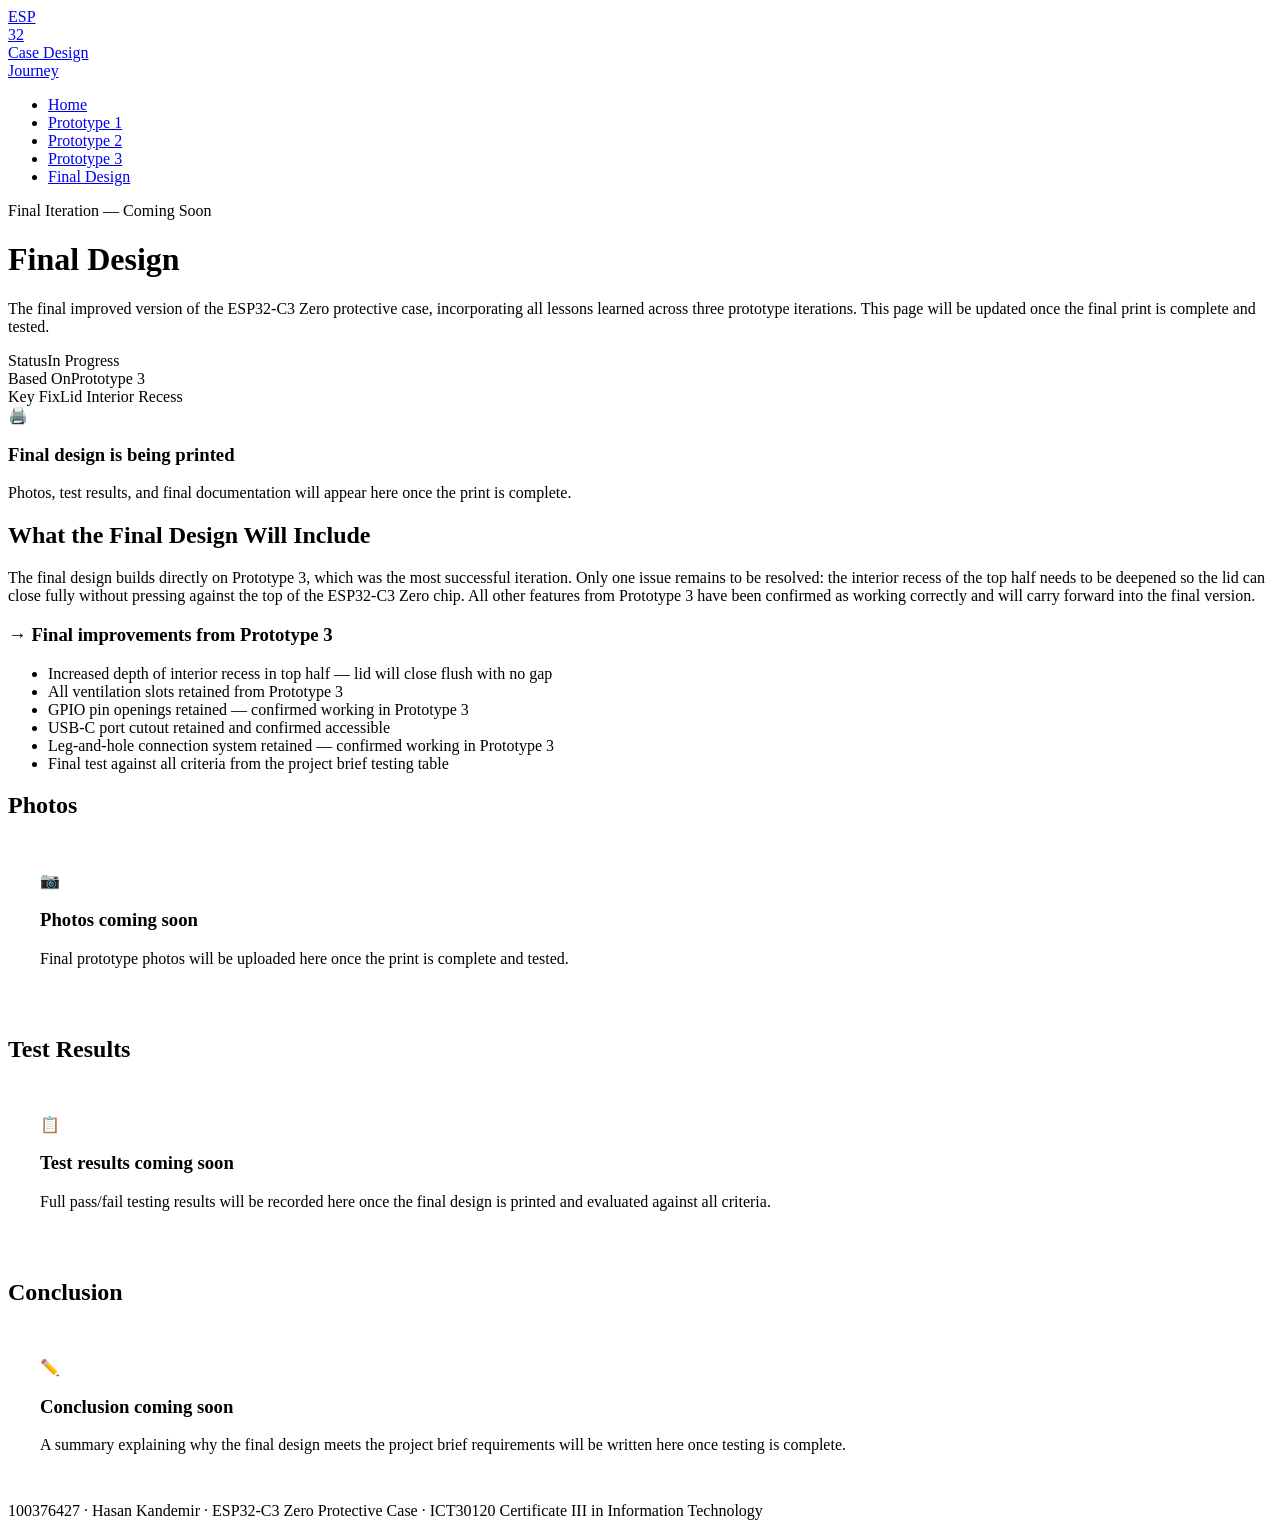
==== final.html @ bc1831f9 "Add files via upload" ====
<!DOCTYPE html>
<html lang="en">
<head>
  <meta charset="UTF-8" />
  <meta name="viewport" content="width=device-width, initial-scale=1.0" />
  <title>Final Design — ESP32-C3 Zero Case</title>
  <link rel="stylesheet" href="css/style.css" />
</head>
<body>

  <!-- NAV -->
  <nav>
    <a href="index.html" class="nav-logo">
      <div class="nav-logo-icon">ESP<br>32</div>
      <div class="nav-logo-text">Case Design<br>Journey</div>
    </a>
    <ul class="nav-links">
      <li><a href="index.html">Home</a></li>
      <li><a href="prototype1.html">Prototype 1</a></li>
      <li><a href="prototype2.html">Prototype 2</a></li>
      <li><a href="prototype3.html">Prototype 3</a></li>
      <li><a href="final.html" class="active">Final Design</a></li>
    </ul>
  </nav>

  <main class="page-wrap">

    <!-- HERO -->
    <div class="page-hero">
      <span class="page-tag">Final Iteration — Coming Soon</span>
      <h1>Final <span>Design</span></h1>
      <p>The final improved version of the ESP32-C3 Zero protective case, incorporating all lessons learned across three prototype iterations. This page will be updated once the final print is complete and tested.</p>
      <div class="stat-row">
        <div class="stat-pill"><span class="label">Status</span><span class="value">In Progress</span></div>
        <div class="stat-pill"><span class="label">Based On</span><span class="value">Prototype 3</span></div>
        <div class="stat-pill"><span class="label">Key Fix</span><span class="value">Lid Interior Recess</span></div>
      </div>
    </div>

    <!-- PLACEHOLDER -->
    <div class="placeholder-banner">
      <div class="icon">🖨️</div>
      <h3>Final design is being printed</h3>
      <p>Photos, test results, and final documentation will appear here once the print is complete.</p>
    </div>

    <!-- WHAT TO EXPECT -->
    <h2 class="section-title">What the Final Design Will Include</h2>
    <div class="desc-block">
      The final design builds directly on Prototype 3, which was the most successful iteration. Only one issue remains to be resolved: the interior recess of the top half needs to be deepened so the lid can close fully without pressing against the top of the ESP32-C3 Zero chip. All other features from Prototype 3 have been confirmed as working correctly and will carry forward into the final version.
    </div>

    <div class="improvements-box">
      <h3>→ Final improvements from Prototype 3</h3>
      <ul>
        <li>Increased depth of interior recess in top half — lid will close flush with no gap</li>
        <li>All ventilation slots retained from Prototype 3</li>
        <li>GPIO pin openings retained — confirmed working in Prototype 3</li>
        <li>USB-C port cutout retained and confirmed accessible</li>
        <li>Leg-and-hole connection system retained — confirmed working in Prototype 3</li>
        <li>Final test against all criteria from the project brief testing table</li>
      </ul>
    </div>

    <!-- PLACEHOLDER PHOTOS -->
    <h2 class="section-title">Photos</h2>
    <div class="placeholder-banner" style="padding: 2rem;">
      <div class="icon">📷</div>
      <h3>Photos coming soon</h3>
      <p>Final prototype photos will be uploaded here once the print is complete and tested.</p>
    </div>

    <!-- PLACEHOLDER RESULTS -->
    <h2 class="section-title">Test Results</h2>
    <div class="placeholder-banner" style="padding: 2rem;">
      <div class="icon">📋</div>
      <h3>Test results coming soon</h3>
      <p>Full pass/fail testing results will be recorded here once the final design is printed and evaluated against all criteria.</p>
    </div>

    <!-- PLACEHOLDER CONCLUSION -->
    <h2 class="section-title">Conclusion</h2>
    <div class="placeholder-banner" style="padding: 2rem;">
      <div class="icon">✏️</div>
      <h3>Conclusion coming soon</h3>
      <p>A summary explaining why the final design meets the project brief requirements will be written here once testing is complete.</p>
    </div>

  </main>

  <footer>
    100376427 · Hasan Kandemir · ESP32-C3 Zero Protective Case · ICT30120 Certificate III in Information Technology
  </footer>

</body>
</html>
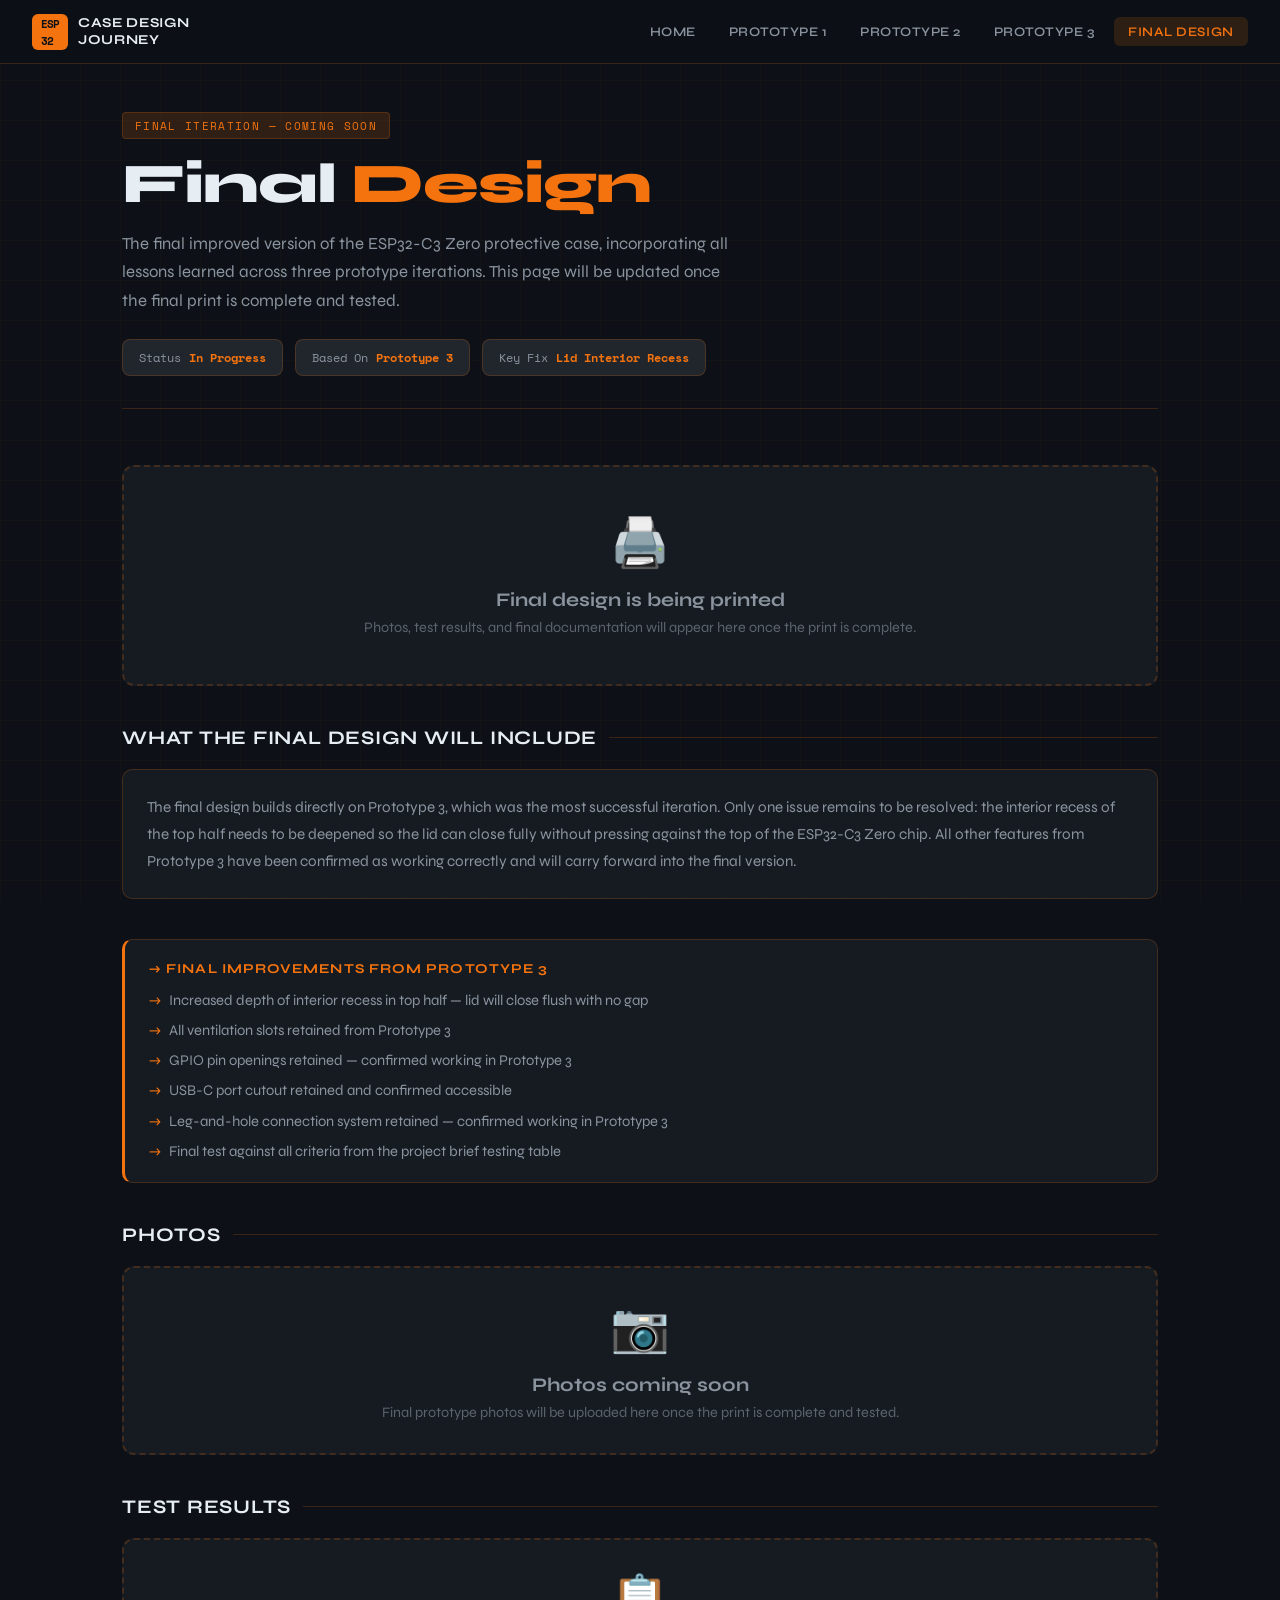
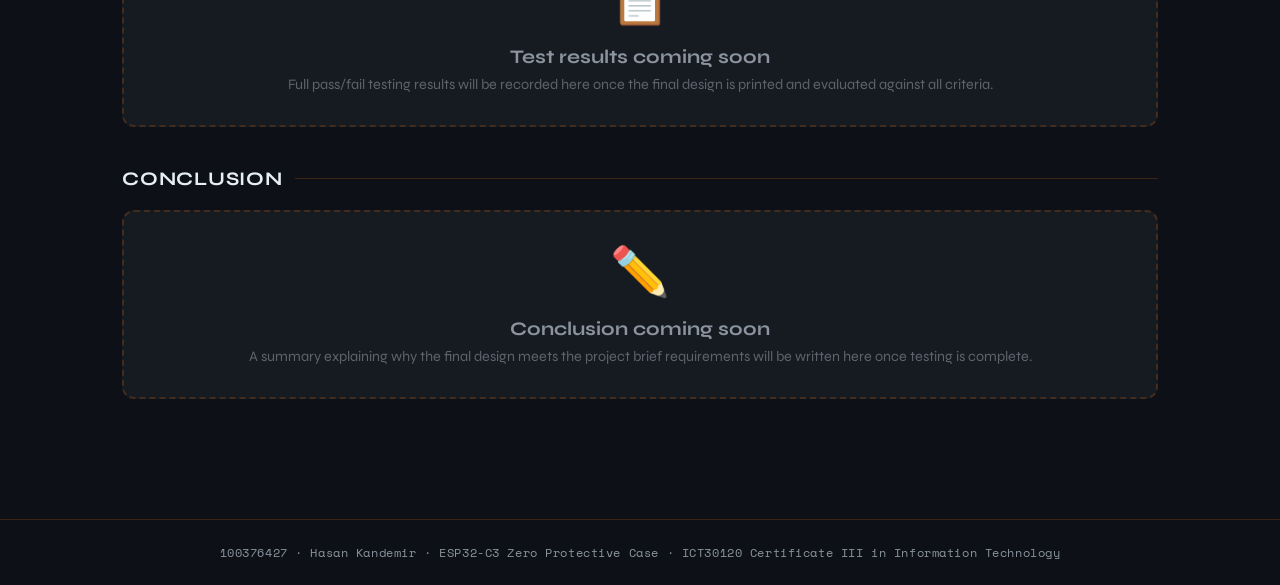
==== commit 8446d103: "Add files via upload" ====
--- a/final.html
+++ b/final.html
@@ -4,7 +4,7 @@
   <meta charset="UTF-8" />
   <meta name="viewport" content="width=device-width, initial-scale=1.0" />
   <title>Final Design — ESP32-C3 Zero Case</title>
-  <link rel="stylesheet" href="css/style.css" />
+  <link rel="stylesheet" href="style.css" />
 </head>
 <body>
 
--- a/style.css
+++ b/style.css
@@ -0,0 +1,633 @@
+@import url('https://fonts.googleapis.com/css2?family=Space+Mono:wght@400;700&family=Syne:wght@400;600;700;800&display=swap');
+
+/* ── CSS Variables ── */
+:root {
+  --navy: #0d1117;
+  --navy-mid: #161b22;
+  --navy-light: #21262d;
+  --orange: #f4730e;
+  --orange-dim: #c45c08;
+  --orange-glow: rgba(244, 115, 14, 0.15);
+  --text: #e6edf3;
+  --text-muted: #8b949e;
+  --border: rgba(244, 115, 14, 0.2);
+  --pass: #3fb950;
+  --fail: #f85149;
+  --warn: #d29922;
+}
+
+/* ── Reset ── */
+*, *::before, *::after { box-sizing: border-box; margin: 0; padding: 0; }
+
+html { scroll-behavior: smooth; }
+
+body {
+  font-family: 'Syne', sans-serif;
+  background-color: var(--navy);
+  color: var(--text);
+  min-height: 100vh;
+  overflow-x: hidden;
+}
+
+/* ── Background grid texture ── */
+body::before {
+  content: '';
+  position: fixed;
+  inset: 0;
+  background-image:
+    linear-gradient(rgba(244,115,14,0.03) 1px, transparent 1px),
+    linear-gradient(90deg, rgba(244,115,14,0.03) 1px, transparent 1px);
+  background-size: 40px 40px;
+  pointer-events: none;
+  z-index: 0;
+}
+
+/* ── Nav ── */
+nav {
+  position: sticky;
+  top: 0;
+  z-index: 100;
+  background: rgba(13, 17, 23, 0.92);
+  backdrop-filter: blur(12px);
+  border-bottom: 1px solid var(--border);
+  padding: 0 2rem;
+  display: flex;
+  align-items: center;
+  justify-content: space-between;
+  height: 64px;
+}
+
+.nav-logo {
+  display: flex;
+  align-items: center;
+  gap: 10px;
+  text-decoration: none;
+}
+
+.nav-logo-icon {
+  width: 36px;
+  height: 36px;
+  background: var(--orange);
+  border-radius: 6px;
+  display: flex;
+  align-items: center;
+  justify-content: center;
+  font-family: 'Space Mono', monospace;
+  font-size: 0.7rem;
+  font-weight: 700;
+  color: var(--navy);
+  letter-spacing: -1px;
+  flex-shrink: 0;
+}
+
+.nav-logo-text {
+  font-size: 0.85rem;
+  font-weight: 700;
+  color: var(--text);
+  letter-spacing: 0.05em;
+  text-transform: uppercase;
+  line-height: 1.2;
+}
+
+.nav-links {
+  display: flex;
+  gap: 0.25rem;
+  list-style: none;
+}
+
+.nav-links a {
+  display: block;
+  padding: 0.4rem 0.9rem;
+  color: var(--text-muted);
+  text-decoration: none;
+  font-size: 0.82rem;
+  font-weight: 600;
+  letter-spacing: 0.04em;
+  text-transform: uppercase;
+  border-radius: 6px;
+  transition: color 0.2s, background 0.2s;
+}
+
+.nav-links a:hover,
+.nav-links a.active {
+  color: var(--orange);
+  background: var(--orange-glow);
+}
+
+/* ── Page wrapper ── */
+.page-wrap {
+  position: relative;
+  z-index: 1;
+  max-width: 1100px;
+  margin: 0 auto;
+  padding: 3rem 2rem 5rem;
+}
+
+/* ── Hero / Page header ── */
+.page-hero {
+  margin-bottom: 3.5rem;
+  padding-bottom: 2rem;
+  border-bottom: 1px solid var(--border);
+}
+
+.page-tag {
+  display: inline-block;
+  font-family: 'Space Mono', monospace;
+  font-size: 0.7rem;
+  letter-spacing: 0.12em;
+  text-transform: uppercase;
+  color: var(--orange);
+  background: var(--orange-glow);
+  border: 1px solid var(--border);
+  border-radius: 4px;
+  padding: 0.25rem 0.75rem;
+  margin-bottom: 1rem;
+}
+
+.page-hero h1 {
+  font-size: clamp(2rem, 5vw, 3.5rem);
+  font-weight: 800;
+  line-height: 1.05;
+  letter-spacing: -0.02em;
+  color: var(--text);
+  margin-bottom: 1rem;
+}
+
+.page-hero h1 span { color: var(--orange); }
+
+.page-hero p {
+  font-size: 1.05rem;
+  color: var(--text-muted);
+  max-width: 620px;
+  line-height: 1.7;
+}
+
+/* ── Stat pills ── */
+.stat-row {
+  display: flex;
+  flex-wrap: wrap;
+  gap: 0.75rem;
+  margin-top: 1.5rem;
+}
+
+.stat-pill {
+  display: flex;
+  align-items: center;
+  gap: 0.5rem;
+  background: var(--navy-light);
+  border: 1px solid var(--border);
+  border-radius: 8px;
+  padding: 0.5rem 1rem;
+  font-family: 'Space Mono', monospace;
+  font-size: 0.78rem;
+}
+
+.stat-pill .label { color: var(--text-muted); }
+.stat-pill .value { color: var(--orange); font-weight: 700; }
+
+/* ── Result badge ── */
+.result-badge {
+  display: inline-flex;
+  align-items: center;
+  gap: 0.4rem;
+  padding: 0.35rem 0.9rem;
+  border-radius: 20px;
+  font-family: 'Space Mono', monospace;
+  font-size: 0.75rem;
+  font-weight: 700;
+  letter-spacing: 0.08em;
+  text-transform: uppercase;
+}
+
+.result-badge.fail { background: rgba(248,81,73,0.12); color: var(--fail); border: 1px solid rgba(248,81,73,0.3); }
+.result-badge.pass { background: rgba(63,185,80,0.12); color: var(--pass); border: 1px solid rgba(63,185,80,0.3); }
+.result-badge.warn { background: rgba(210,153,34,0.12); color: var(--warn); border: 1px solid rgba(210,153,34,0.3); }
+
+/* ── Section headings ── */
+.section-title {
+  font-size: 1.2rem;
+  font-weight: 700;
+  letter-spacing: 0.04em;
+  text-transform: uppercase;
+  color: var(--text);
+  margin-bottom: 1.25rem;
+  display: flex;
+  align-items: center;
+  gap: 0.75rem;
+}
+
+.section-title::after {
+  content: '';
+  flex: 1;
+  height: 1px;
+  background: var(--border);
+}
+
+/* ── Photo gallery ── */
+.photo-grid {
+  display: grid;
+  grid-template-columns: repeat(auto-fill, minmax(220px, 1fr));
+  gap: 0.75rem;
+  margin-bottom: 2.5rem;
+}
+
+.photo-grid img {
+  width: 100%;
+  aspect-ratio: 4/3;
+  object-fit: cover;
+  border-radius: 8px;
+  border: 1px solid var(--border);
+  transition: transform 0.3s, border-color 0.3s, box-shadow 0.3s;
+  cursor: pointer;
+}
+
+.photo-grid img:hover {
+  transform: scale(1.03);
+  border-color: var(--orange);
+  box-shadow: 0 0 20px var(--orange-glow);
+}
+
+/* ── Pros / Cons grid ── */
+.pros-cons {
+  display: grid;
+  grid-template-columns: 1fr 1fr;
+  gap: 1rem;
+  margin-bottom: 2.5rem;
+}
+
+@media (max-width: 600px) { .pros-cons { grid-template-columns: 1fr; } }
+
+.pros-box, .cons-box {
+  background: var(--navy-mid);
+  border-radius: 10px;
+  padding: 1.25rem 1.5rem;
+  border: 1px solid var(--border);
+}
+
+.pros-box { border-top: 3px solid var(--pass); }
+.cons-box { border-top: 3px solid var(--fail); }
+
+.pros-box h3 { color: var(--pass); font-size: 0.85rem; text-transform: uppercase; letter-spacing: 0.08em; margin-bottom: 0.75rem; }
+.cons-box h3 { color: var(--fail); font-size: 0.85rem; text-transform: uppercase; letter-spacing: 0.08em; margin-bottom: 0.75rem; }
+
+.pros-box ul, .cons-box ul {
+  list-style: none;
+  display: flex;
+  flex-direction: column;
+  gap: 0.5rem;
+}
+
+.pros-box li, .cons-box li {
+  font-size: 0.92rem;
+  color: var(--text-muted);
+  line-height: 1.5;
+  padding-left: 1.25rem;
+  position: relative;
+}
+
+.pros-box li::before { content: '✓'; position: absolute; left: 0; color: var(--pass); font-weight: 700; }
+.cons-box li::before { content: '✗'; position: absolute; left: 0; color: var(--fail); font-weight: 700; }
+
+/* ── Improvements box ── */
+.improvements-box {
+  background: var(--navy-mid);
+  border: 1px solid var(--border);
+  border-left: 3px solid var(--orange);
+  border-radius: 10px;
+  padding: 1.25rem 1.5rem;
+  margin-bottom: 2.5rem;
+}
+
+.improvements-box h3 {
+  color: var(--orange);
+  font-size: 0.85rem;
+  text-transform: uppercase;
+  letter-spacing: 0.08em;
+  margin-bottom: 0.75rem;
+}
+
+.improvements-box ul {
+  list-style: none;
+  display: flex;
+  flex-direction: column;
+  gap: 0.5rem;
+}
+
+.improvements-box li {
+  font-size: 0.92rem;
+  color: var(--text-muted);
+  line-height: 1.5;
+  padding-left: 1.25rem;
+  position: relative;
+}
+
+.improvements-box li::before { content: '→'; position: absolute; left: 0; color: var(--orange); }
+
+/* ── Description block ── */
+.desc-block {
+  background: var(--navy-mid);
+  border: 1px solid var(--border);
+  border-radius: 10px;
+  padding: 1.5rem;
+  margin-bottom: 2.5rem;
+  font-size: 0.95rem;
+  color: var(--text-muted);
+  line-height: 1.75;
+}
+
+/* ── Comparison table ── */
+.comparison-table-wrap {
+  overflow-x: auto;
+  margin-bottom: 2.5rem;
+}
+
+.comparison-table {
+  width: 100%;
+  border-collapse: collapse;
+  font-size: 0.88rem;
+  min-width: 600px;
+}
+
+.comparison-table th {
+  background: var(--navy-light);
+  color: var(--orange);
+  font-family: 'Space Mono', monospace;
+  font-size: 0.75rem;
+  letter-spacing: 0.08em;
+  text-transform: uppercase;
+  padding: 0.85rem 1rem;
+  text-align: left;
+  border-bottom: 2px solid var(--border);
+}
+
+.comparison-table td {
+  padding: 0.85rem 1rem;
+  color: var(--text-muted);
+  border-bottom: 1px solid rgba(244,115,14,0.08);
+  vertical-align: top;
+  line-height: 1.5;
+}
+
+.comparison-table tr:hover td { background: rgba(244,115,14,0.04); }
+
+.comparison-table td:first-child {
+  color: var(--text);
+  font-weight: 600;
+  white-space: nowrap;
+}
+
+/* ── Contact form ── */
+.form-wrap {
+  background: var(--navy-mid);
+  border: 1px solid var(--border);
+  border-radius: 12px;
+  padding: 2rem;
+  margin-bottom: 2.5rem;
+}
+
+.form-grid {
+  display: grid;
+  grid-template-columns: 1fr 1fr;
+  gap: 1rem;
+}
+
+@media (max-width: 600px) { .form-grid { grid-template-columns: 1fr; } }
+
+.form-field {
+  display: flex;
+  flex-direction: column;
+  gap: 0.4rem;
+}
+
+.form-field.full { grid-column: 1 / -1; }
+
+.form-field label {
+  font-size: 0.78rem;
+  font-weight: 600;
+  color: var(--text-muted);
+  text-transform: uppercase;
+  letter-spacing: 0.06em;
+}
+
+.form-field input,
+.form-field textarea,
+.form-field select {
+  background: var(--navy);
+  border: 1px solid var(--border);
+  border-radius: 7px;
+  color: var(--text);
+  font-family: 'Syne', sans-serif;
+  font-size: 0.92rem;
+  padding: 0.65rem 0.9rem;
+  outline: none;
+  transition: border-color 0.2s, box-shadow 0.2s;
+  width: 100%;
+}
+
+.form-field input:focus,
+.form-field textarea:focus,
+.form-field select:focus {
+  border-color: var(--orange);
+  box-shadow: 0 0 0 3px var(--orange-glow);
+}
+
+.form-field textarea { resize: vertical; min-height: 100px; }
+
+.form-field select option { background: var(--navy-mid); }
+
+.btn-submit {
+  margin-top: 1.25rem;
+  background: var(--orange);
+  color: var(--navy);
+  border: none;
+  border-radius: 8px;
+  padding: 0.75rem 2rem;
+  font-family: 'Syne', sans-serif;
+  font-size: 0.9rem;
+  font-weight: 700;
+  letter-spacing: 0.04em;
+  cursor: pointer;
+  transition: background 0.2s, transform 0.15s;
+}
+
+.btn-submit:hover { background: var(--orange-dim); transform: translateY(-1px); }
+
+/* ── Sitemap ── */
+.sitemap {
+  display: flex;
+  flex-direction: column;
+  align-items: center;
+  gap: 0;
+  margin-bottom: 2.5rem;
+}
+
+.sitemap-home {
+  background: var(--orange);
+  color: var(--navy);
+  font-weight: 700;
+  font-size: 0.85rem;
+  padding: 0.6rem 1.5rem;
+  border-radius: 8px;
+  letter-spacing: 0.05em;
+  text-transform: uppercase;
+}
+
+.sitemap-line {
+  width: 2px;
+  height: 28px;
+  background: var(--border);
+}
+
+.sitemap-row {
+  display: flex;
+  gap: 1.5rem;
+  align-items: flex-start;
+  justify-content: center;
+  position: relative;
+}
+
+.sitemap-row::before {
+  content: '';
+  position: absolute;
+  top: 0;
+  left: calc(50% - 50%);
+  width: 100%;
+  height: 2px;
+  background: var(--border);
+}
+
+.sitemap-branch {
+  display: flex;
+  flex-direction: column;
+  align-items: center;
+  gap: 0;
+}
+
+.sitemap-branch-line {
+  width: 2px;
+  height: 20px;
+  background: var(--border);
+}
+
+.sitemap-node {
+  background: var(--navy-light);
+  border: 1px solid var(--border);
+  color: var(--text-muted);
+  font-size: 0.78rem;
+  font-weight: 600;
+  padding: 0.5rem 1rem;
+  border-radius: 7px;
+  text-align: center;
+  letter-spacing: 0.04em;
+  text-transform: uppercase;
+  white-space: nowrap;
+}
+
+/* ── Team cards ── */
+.team-grid {
+  display: grid;
+  grid-template-columns: repeat(auto-fill, minmax(220px, 1fr));
+  gap: 1rem;
+  margin-bottom: 2.5rem;
+}
+
+.team-card {
+  background: var(--navy-mid);
+  border: 1px solid var(--border);
+  border-radius: 10px;
+  padding: 1.25rem;
+}
+
+.team-card .name {
+  font-weight: 700;
+  font-size: 0.95rem;
+  color: var(--text);
+  margin-bottom: 0.25rem;
+}
+
+.team-card .role {
+  font-size: 0.75rem;
+  color: var(--orange);
+  font-family: 'Space Mono', monospace;
+  text-transform: uppercase;
+  letter-spacing: 0.06em;
+  margin-bottom: 0.75rem;
+}
+
+.team-card .responsibilities {
+  font-size: 0.82rem;
+  color: var(--text-muted);
+  line-height: 1.55;
+}
+
+/* ── Placeholder (Final Design) ── */
+.placeholder-banner {
+  background: var(--navy-mid);
+  border: 2px dashed var(--border);
+  border-radius: 12px;
+  padding: 3rem 2rem;
+  text-align: center;
+  margin-bottom: 2.5rem;
+}
+
+.placeholder-banner .icon {
+  font-size: 3rem;
+  margin-bottom: 1rem;
+}
+
+.placeholder-banner h3 {
+  font-size: 1.2rem;
+  font-weight: 700;
+  color: var(--text-muted);
+  margin-bottom: 0.5rem;
+}
+
+.placeholder-banner p {
+  font-size: 0.9rem;
+  color: var(--text-muted);
+  opacity: 0.6;
+}
+
+/* ── Footer ── */
+footer {
+  position: relative;
+  z-index: 1;
+  border-top: 1px solid var(--border);
+  padding: 1.5rem 2rem;
+  text-align: center;
+  font-family: 'Space Mono', monospace;
+  font-size: 0.72rem;
+  color: var(--text-muted);
+  letter-spacing: 0.05em;
+}
+
+/* ── Animations ── */
+@keyframes fadeUp {
+  from { opacity: 0; transform: translateY(20px); }
+  to   { opacity: 1; transform: translateY(0); }
+}
+
+.page-hero { animation: fadeUp 0.5s ease both; }
+.page-hero + * { animation: fadeUp 0.5s 0.1s ease both; }
+
+/* ── Lightbox ── */
+#lightbox {
+  display: none;
+  position: fixed;
+  inset: 0;
+  background: rgba(0,0,0,0.88);
+  z-index: 999;
+  align-items: center;
+  justify-content: center;
+  cursor: zoom-out;
+}
+
+#lightbox.open { display: flex; }
+
+#lightbox img {
+  max-width: 90vw;
+  max-height: 88vh;
+  border-radius: 8px;
+  border: 1px solid var(--border);
+  object-fit: contain;
+}
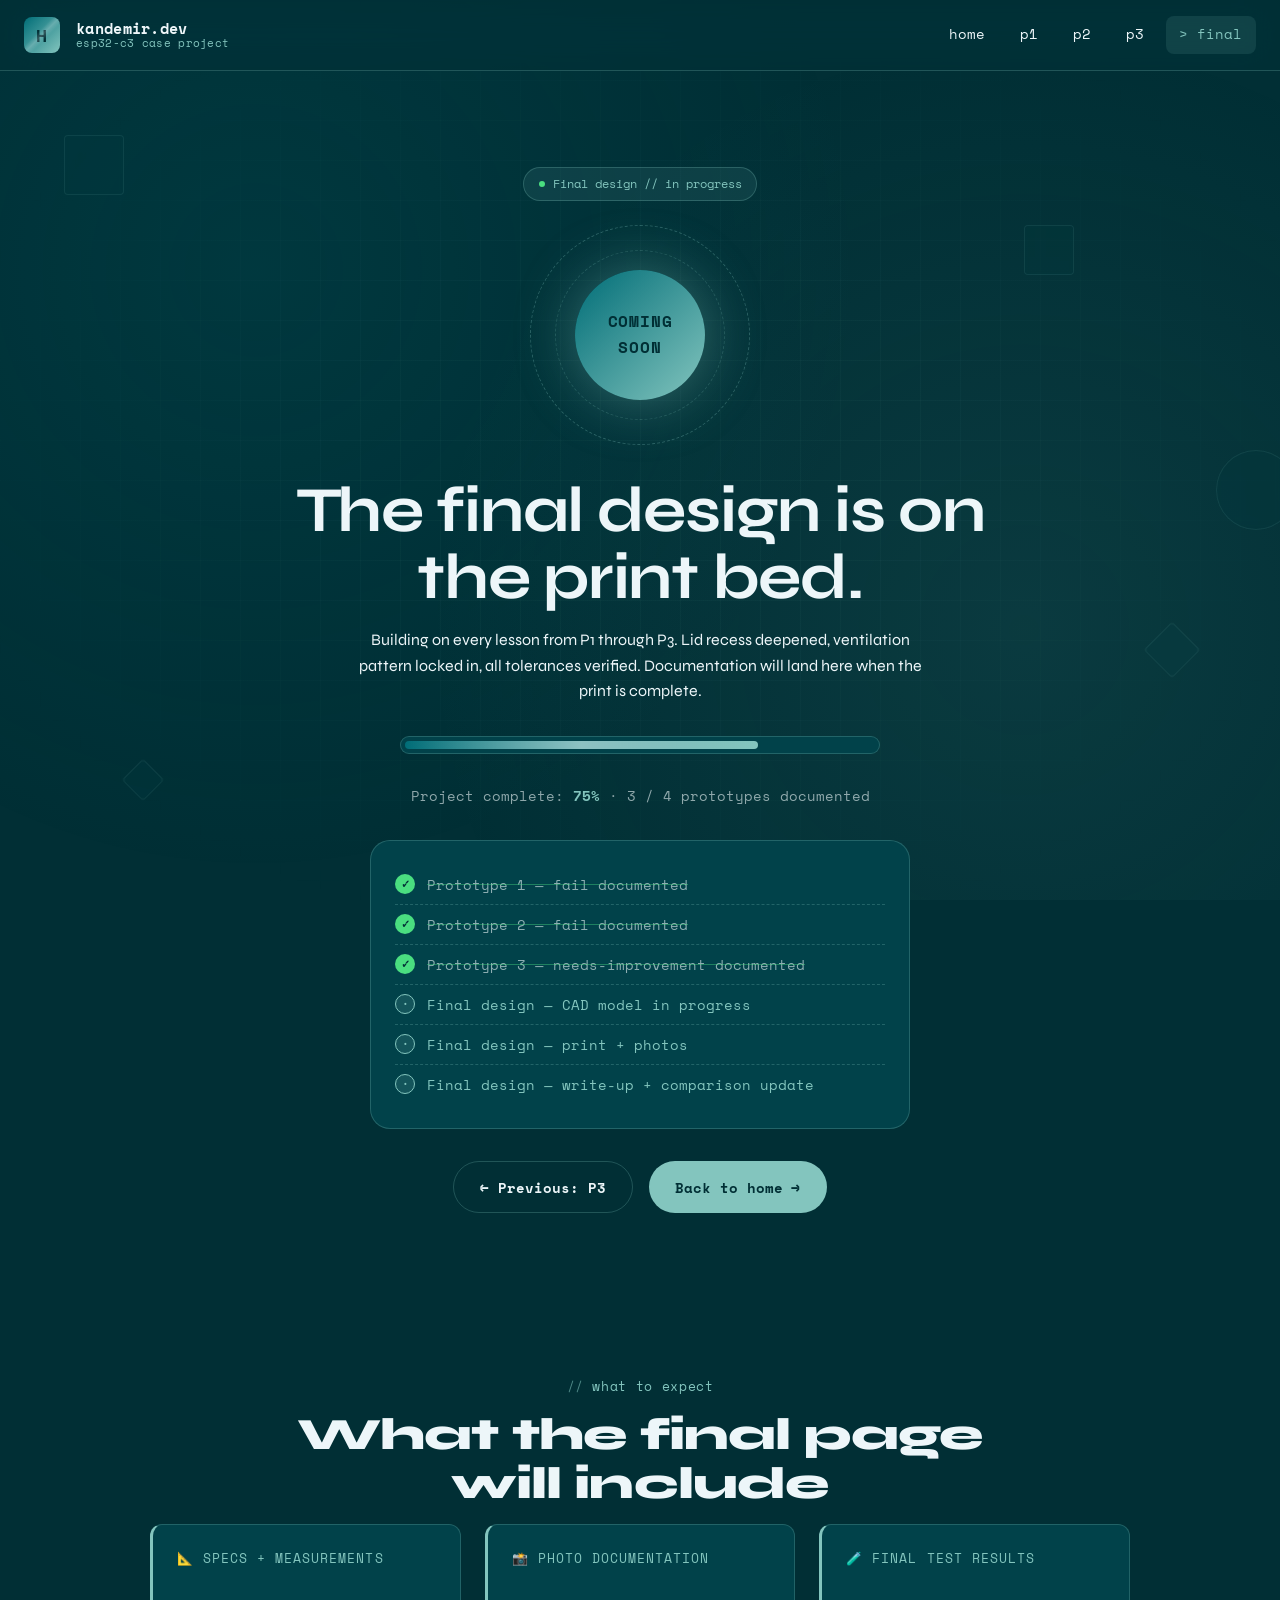
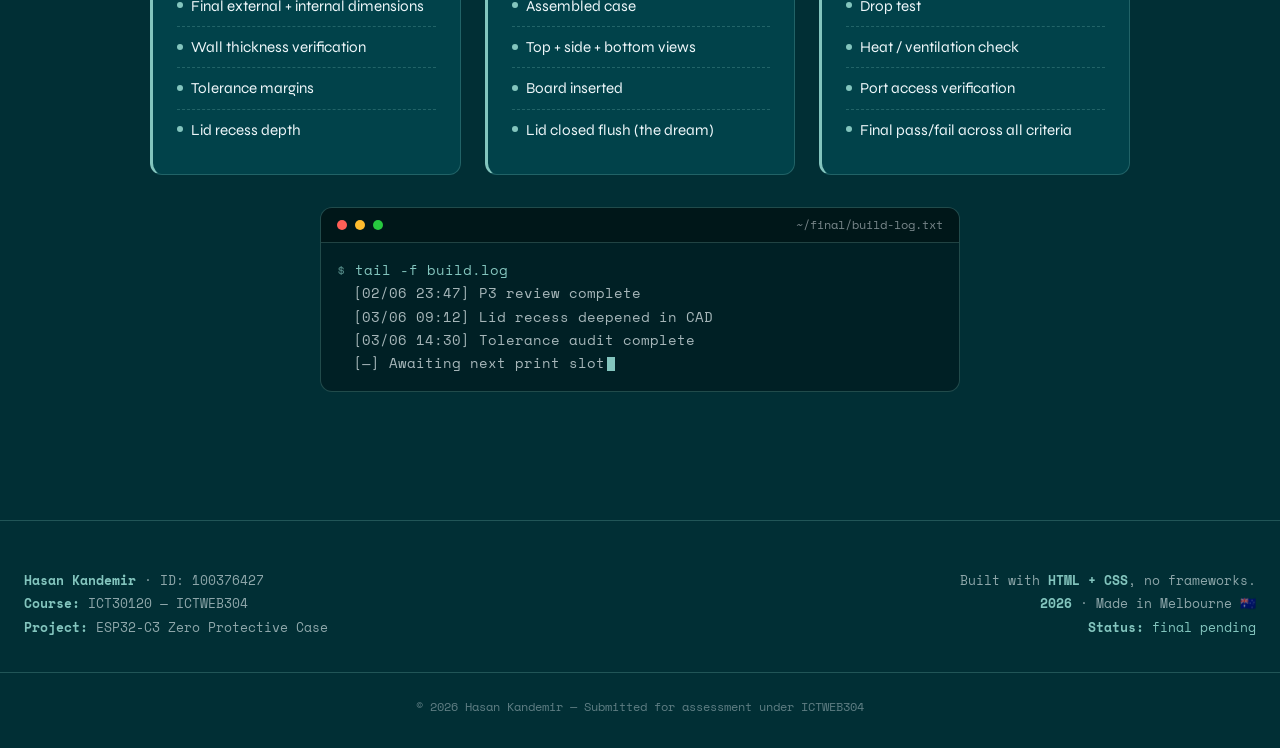
==== commit 2cba5ec1: "Add files via upload" ====
--- a/final.html
+++ b/final.html
@@ -1,96 +1,290 @@
 <!DOCTYPE html>
 <html lang="en">
 <head>
-  <meta charset="UTF-8" />
-  <meta name="viewport" content="width=device-width, initial-scale=1.0" />
-  <title>Final Design — ESP32-C3 Zero Case</title>
-  <link rel="stylesheet" href="style.css" />
+<meta charset="UTF-8" />
+<meta name="viewport" content="width=device-width, initial-scale=1.0" />
+<meta name="description" content="Final design for the ESP32-C3 Zero Protective Case — coming soon." />
+<meta name="theme-color" content="#012f35" />
+<title>Final Design // ESP32-C3 Case Project</title>
+<link rel="preconnect" href="https://fonts.googleapis.com" />
+<link rel="preconnect" href="https://fonts.gstatic.com" crossorigin />
+<link rel="stylesheet" href="https://fonts.googleapis.com/css2?family=Syne:wght@400;500;700;800&family=Space+Mono:wght@400;700&display=swap" />
+<link rel="stylesheet" href="style.css" />
+<link rel="icon" href="data:image/svg+xml,%3Csvg xmlns='http://www.w3.org/2000/svg' viewBox='0 0 64 64'%3E%3Crect width='64' height='64' rx='12' fill='%23006d77'/%3E%3Ctext x='32' y='42' text-anchor='middle' font-family='monospace' font-weight='900' font-size='28' fill='%23012f35'%3EH%3C/text%3E%3C/svg%3E" />
+<style>
+/* page-specific final layout */
+.final-hero {
+  min-height: 80vh;
+  display: flex;
+  flex-direction: column;
+  align-items: center;
+  justify-content: center;
+  text-align: center;
+  position: relative;
+  padding: var(--s-7) 0;
+}
+.coming-soon-mark {
+  position: relative;
+  width: 220px; height: 220px;
+  margin: 0 auto var(--s-4);
+  display: grid;
+  place-items: center;
+}
+.coming-soon-mark::before, .coming-soon-mark::after {
+  content: '';
+  position: absolute;
+  inset: 0;
+  border-radius: 50%;
+  border: 1px dashed var(--accent-soft);
+  opacity: 0.3;
+  animation: spin 30s linear infinite;
+}
+.coming-soon-mark::after { animation-direction: reverse; animation-duration: 45s; inset: 25px; opacity: 0.2; }
+@keyframes spin { to { transform: rotate(360deg); } }
+.coming-soon-inner {
+  width: 130px; height: 130px;
+  background: linear-gradient(135deg, var(--accent), var(--accent-soft));
+  border-radius: 50%;
+  display: grid;
+  place-items: center;
+  color: var(--bg);
+  font-family: var(--mono);
+  font-size: 1rem;
+  font-weight: 900;
+  letter-spacing: 0.05em;
+  text-transform: uppercase;
+  box-shadow: 0 0 60px rgba(131, 197, 190, 0.4);
+  position: relative;
+  z-index: 1;
+}
+.progress-line {
+  max-width: 480px;
+  margin: var(--s-4) auto;
+  background: var(--bg-mid);
+  border: 1px solid var(--border);
+  border-radius: 100px;
+  padding: 4px;
+  overflow: hidden;
+}
+.progress-fill {
+  height: 8px;
+  background: linear-gradient(90deg, var(--accent), var(--accent-soft));
+  border-radius: 100px;
+  width: 75%;
+  position: relative;
+  overflow: hidden;
+}
+.progress-fill::after {
+  content: '';
+  position: absolute;
+  inset: 0;
+  background: linear-gradient(90deg, transparent, rgba(255,255,255,0.4), transparent);
+  animation: progress-shine 2s linear infinite;
+}
+@keyframes progress-shine { to { transform: translateX(100%); } }
+.checklist {
+  max-width: 540px;
+  margin: 0 auto;
+  text-align: left;
+  background: var(--bg-mid);
+  border: 1px solid var(--border);
+  border-radius: var(--radius-lg);
+  padding: var(--s-3);
+}
+.checklist li {
+  padding: 0.5rem 0;
+  border-bottom: 1px dashed var(--border);
+  display: flex;
+  align-items: center;
+  gap: 0.75rem;
+  font-family: var(--mono);
+  font-size: 0.9rem;
+}
+.checklist li:last-child { border-bottom: 0; }
+.checklist .check {
+  width: 20px; height: 20px;
+  border-radius: 50%;
+  display: grid;
+  place-items: center;
+  flex-shrink: 0;
+  font-size: 0.7rem;
+  font-weight: 900;
+}
+.check.done { background: var(--pass); color: var(--bg); }
+.check.pending { background: rgba(131, 197, 190, 0.15); color: var(--accent-soft); border: 1px solid var(--accent-soft); }
+.checklist li.pending { color: var(--accent-soft); }
+.checklist li.done { color: rgba(237, 246, 249, 0.6); text-decoration: line-through; text-decoration-color: rgba(74, 222, 128, 0.4); }
+</style>
 </head>
 <body>
 
-  <!-- NAV -->
-  <nav>
-    <a href="index.html" class="nav-logo">
-      <div class="nav-logo-icon">ESP<br>32</div>
-      <div class="nav-logo-text">Case Design<br>Journey</div>
+<div class="scroll-progress" id="scrollProgress" aria-hidden="true"></div>
+<div class="floating-shapes" aria-hidden="true">
+  <div class="shape"></div><div class="shape"></div><div class="shape"></div>
+  <div class="shape"></div><div class="shape"></div>
+</div>
+
+<nav class="nav" aria-label="Primary">
+  <div class="nav-inner">
+    <a href="index.html" class="logo" aria-label="Home — Hasan Kandemir">
+      <span class="logo-mark" aria-hidden="true">H</span>
+      <span class="logo-text"><span>kandemir.dev</span><small>esp32-c3 case project</small></span>
     </a>
-    <ul class="nav-links">
-      <li><a href="index.html">Home</a></li>
-      <li><a href="prototype1.html">Prototype 1</a></li>
-      <li><a href="prototype2.html">Prototype 2</a></li>
-      <li><a href="prototype3.html">Prototype 3</a></li>
-      <li><a href="final.html" class="active">Final Design</a></li>
-    </ul>
-  </nav>
-
-  <main class="page-wrap">
-
-    <!-- HERO -->
-    <div class="page-hero">
-      <span class="page-tag">Final Iteration — Coming Soon</span>
-      <h1>Final <span>Design</span></h1>
-      <p>The final improved version of the ESP32-C3 Zero protective case, incorporating all lessons learned across three prototype iterations. This page will be updated once the final print is complete and tested.</p>
-      <div class="stat-row">
-        <div class="stat-pill"><span class="label">Status</span><span class="value">In Progress</span></div>
-        <div class="stat-pill"><span class="label">Based On</span><span class="value">Prototype 3</span></div>
-        <div class="stat-pill"><span class="label">Key Fix</span><span class="value">Lid Interior Recess</span></div>
-      </div>
-    </div>
-
-    <!-- PLACEHOLDER -->
-    <div class="placeholder-banner">
-      <div class="icon">🖨️</div>
-      <h3>Final design is being printed</h3>
-      <p>Photos, test results, and final documentation will appear here once the print is complete.</p>
-    </div>
-
-    <!-- WHAT TO EXPECT -->
-    <h2 class="section-title">What the Final Design Will Include</h2>
-    <div class="desc-block">
-      The final design builds directly on Prototype 3, which was the most successful iteration. Only one issue remains to be resolved: the interior recess of the top half needs to be deepened so the lid can close fully without pressing against the top of the ESP32-C3 Zero chip. All other features from Prototype 3 have been confirmed as working correctly and will carry forward into the final version.
-    </div>
-
-    <div class="improvements-box">
-      <h3>→ Final improvements from Prototype 3</h3>
-      <ul>
-        <li>Increased depth of interior recess in top half — lid will close flush with no gap</li>
-        <li>All ventilation slots retained from Prototype 3</li>
-        <li>GPIO pin openings retained — confirmed working in Prototype 3</li>
-        <li>USB-C port cutout retained and confirmed accessible</li>
-        <li>Leg-and-hole connection system retained — confirmed working in Prototype 3</li>
-        <li>Final test against all criteria from the project brief testing table</li>
-      </ul>
-    </div>
-
-    <!-- PLACEHOLDER PHOTOS -->
-    <h2 class="section-title">Photos</h2>
-    <div class="placeholder-banner" style="padding: 2rem;">
-      <div class="icon">📷</div>
-      <h3>Photos coming soon</h3>
-      <p>Final prototype photos will be uploaded here once the print is complete and tested.</p>
-    </div>
-
-    <!-- PLACEHOLDER RESULTS -->
-    <h2 class="section-title">Test Results</h2>
-    <div class="placeholder-banner" style="padding: 2rem;">
-      <div class="icon">📋</div>
-      <h3>Test results coming soon</h3>
-      <p>Full pass/fail testing results will be recorded here once the final design is printed and evaluated against all criteria.</p>
-    </div>
-
-    <!-- PLACEHOLDER CONCLUSION -->
-    <h2 class="section-title">Conclusion</h2>
-    <div class="placeholder-banner" style="padding: 2rem;">
-      <div class="icon">✏️</div>
-      <h3>Conclusion coming soon</h3>
-      <p>A summary explaining why the final design meets the project brief requirements will be written here once testing is complete.</p>
-    </div>
-
-  </main>
-
-  <footer>
-    100376427 · Hasan Kandemir · ESP32-C3 Zero Protective Case · ICT30120 Certificate III in Information Technology
-  </footer>
-
-</body>
+    <button class="nav-toggle" id="navToggle" aria-label="Toggle navigation" aria-expanded="false">
+      <svg viewBox="0 0 24 24" fill="none" stroke="currentColor" stroke-width="2"><path d="M3 6h18M3 12h18M3 18h18"/></svg>
+    </button>
+    <div class="nav-links" id="navLinks">
+      <a href="index.html">home</a>
+      <a href="prototype1.html">p1</a>
+      <a href="prototype2.html">p2</a>
+      <a href="prototype3.html">p3</a>
+      <a href="final.html" class="active">final</a>
+    </div>
+  </div>
+</nav>
+
+<main>
+
+<section class="final-hero">
+  <div class="container">
+    <span class="hero-tag" style="margin: 0 auto var(--s-3);"><span class="dot"></span> Final design // in progress</span>
+
+    <div class="coming-soon-mark" aria-hidden="true">
+      <div class="coming-soon-inner">Coming<br>Soon</div>
+    </div>
+
+    <h1 style="font-size: clamp(2.2rem, 5vw, 4rem); max-width: 720px; margin: 0 auto var(--s-2); letter-spacing: -0.02em; line-height: 1.05;">
+      The <span class="gradient">final design</span> is on the print bed.
+    </h1>
+    <p class="lede" style="max-width: 580px; margin: 0 auto var(--s-3);">
+      Building on every lesson from P1 through P3. Lid recess deepened, ventilation pattern locked in, all tolerances verified. Documentation will land here when the print is complete.
+    </p>
+
+    <div class="progress-line" aria-label="Project progress: 75%">
+      <div class="progress-fill" role="progressbar" aria-valuenow="75" aria-valuemin="0" aria-valuemax="100"></div>
+    </div>
+    <p class="mono muted" style="font-size: 0.85rem;">Project complete: <strong style="color: var(--accent-soft);">75%</strong> · 3 / 4 prototypes documented</p>
+
+    <div class="checklist" style="margin-top: var(--s-4);">
+      <li class="done"><span class="check done">✓</span> Prototype 1 — fail documented</li>
+      <li class="done"><span class="check done">✓</span> Prototype 2 — fail documented</li>
+      <li class="done"><span class="check done">✓</span> Prototype 3 — needs-improvement documented</li>
+      <li class="pending"><span class="check pending">·</span> Final design — CAD model in progress</li>
+      <li class="pending"><span class="check pending">·</span> Final design — print + photos</li>
+      <li class="pending"><span class="check pending">·</span> Final design — write-up + comparison update</li>
+    </div>
+
+    <div style="margin-top: var(--s-4); display: flex; gap: var(--s-2); justify-content: center; flex-wrap: wrap;">
+      <a href="prototype3.html" class="btn btn-ghost">← Previous: P3</a>
+      <a href="index.html" class="btn btn-primary">Back to home <span class="arrow">→</span></a>
+    </div>
+  </div>
+</section>
+
+<section>
+  <div class="container">
+    <div class="section-head reveal center" style="margin: 0 auto;">
+      <span class="section-eyebrow">what to expect</span>
+      <h2 class="section-title">What the final page will include</h2>
+    </div>
+
+    <div class="analysis reveal" style="max-width: 980px; margin: 0 auto;">
+      <div class="card card-improve">
+        <div class="card-title">📐 Specs + measurements</div>
+        <ul>
+          <li>Final external + internal dimensions</li>
+          <li>Wall thickness verification</li>
+          <li>Tolerance margins</li>
+          <li>Lid recess depth</li>
+        </ul>
+      </div>
+      <div class="card card-improve">
+        <div class="card-title">📸 Photo documentation</div>
+        <ul>
+          <li>Assembled case</li>
+          <li>Top + side + bottom views</li>
+          <li>Board inserted</li>
+          <li>Lid closed flush (the dream)</li>
+        </ul>
+      </div>
+      <div class="card card-improve">
+        <div class="card-title">🧪 Final test results</div>
+        <ul>
+          <li>Drop test</li>
+          <li>Heat / ventilation check</li>
+          <li>Port access verification</li>
+          <li>Final pass/fail across all criteria</li>
+        </ul>
+      </div>
+    </div>
+
+    <div class="terminal reveal" style="max-width: 640px; margin: var(--s-4) auto 0;">
+      <div class="terminal-bar">
+        <span class="dot-r"></span><span class="dot-r"></span><span class="dot-r"></span>
+        <span class="term-title">~/final/build-log.txt</span>
+      </div>
+      <div class="terminal-body">
+        <div class="term-prompt">tail -f build.log</div>
+        <div class="term-output">[02/06 23:47] P3 review complete</div>
+        <div class="term-output">[03/06 09:12] Lid recess deepened in CAD</div>
+        <div class="term-output">[03/06 14:30] Tolerance audit complete</div>
+        <div class="term-output">[—] Awaiting next print slot<span class="cursor-blink"></span></div>
+      </div>
+    </div>
+  </div>
+</section>
+
+</main>
+
+<footer class="footer">
+  <div class="footer-inner">
+    <div class="footer-meta">
+      <strong>Hasan Kandemir</strong> · ID: 100376427<br>
+      <strong>Course:</strong> ICT30120 — ICTWEB304<br>
+      <strong>Project:</strong> ESP32-C3 Zero Protective Case
+    </div>
+    <div class="footer-meta" style="text-align: right;">
+      Built with <strong>HTML + CSS</strong>, no frameworks.<br>
+      <strong>2026</strong> · Made in Melbourne 🇦🇺<br>
+      <strong>Status:</strong> <span style="color:var(--accent-soft)">final pending</span>
+    </div>
+  </div>
+  <div class="footer-bottom">© 2026 Hasan Kandemir — Submitted for assessment under ICTWEB304</div>
+</footer>
+
+<div class="lightbox" id="lightbox" role="dialog" aria-label="Image preview">
+  <button class="lightbox-close" id="lightboxClose" aria-label="Close preview">×</button>
+  <img id="lightboxImg" src="" alt="" />
+</div>
+
+<script>
+const navToggle = document.getElementById('navToggle');
+const navLinks = document.getElementById('navLinks');
+navToggle.addEventListener('click', () => {
+  const open = navLinks.classList.toggle('open');
+  navToggle.setAttribute('aria-expanded', open);
+});
+const progress = document.getElementById('scrollProgress');
+window.addEventListener('scroll', () => {
+  const h = document.documentElement.scrollHeight - window.innerHeight;
+  progress.style.transform = `scaleX(${window.scrollY / h})`;
+}, { passive: true });
+const reveals = document.querySelectorAll('.reveal');
+const io = new IntersectionObserver((entries) => {
+  entries.forEach(e => { if (e.isIntersecting) { e.target.classList.add('visible'); io.unobserve(e.target); } });
+}, { threshold: 0.1, rootMargin: '0px 0px -50px 0px' });
+reveals.forEach(r => io.observe(r));
+const lightbox = document.getElementById('lightbox');
+const lightboxImg = document.getElementById('lightboxImg');
+const lightboxClose = document.getElementById('lightboxClose');
+document.querySelectorAll('.photo-item img').forEach(img => {
+  img.addEventListener('click', () => { lightboxImg.src = img.src; lightboxImg.alt = img.alt; lightbox.classList.add('open'); });
+});
+function closeLightbox() { lightbox.classList.remove('open'); }
+lightbox.addEventListener('click', closeLightbox);
+lightboxClose.addEventListener('click', closeLightbox);
+document.addEventListener('keydown', (e) => { if (e.key === 'Escape') closeLightbox(); });
+</script>
+<script defer src="https://static.cloudflareinsights.com/beacon.min.js/v833ccba57c9e4d2798f2e76cebdd09a11778172276447" integrity="sha512-57MDmcccJXYtNnH+ZiBwzC4jb2rvgVCEokYN+L/nLlmO8rfYT/gIpW2A569iJ/3b+0UEasghjuZH/ma3wIs/EQ==" data-cf-beacon='{"version":"2024.11.0","token":"1954b47c125f43f8b4338b3c4f804e4f","server_timing":{"name":{"cfCacheStatus":true,"cfEdge":true,"cfExtPri":true,"cfL4":true,"cfOrigin":true,"cfSpeedBrain":true},"location_startswith":null}}' crossorigin="anonymous"></script>
+<script>(function(){function c(){var b=a.contentDocument||a.contentWindow.document;if(b){var d=b.createElement('script');d.innerHTML="window.__CF$cv$params={r:'a07a9cb12bf6c548',t:'MTc4MDc4MjQxMA=='};var a=document.createElement('script');a.src='/cdn-cgi/challenge-platform/scripts/jsd/main.js';document.getElementsByTagName('head')[0].appendChild(a);";b.getElementsByTagName('head')[0].appendChild(d)}}if(document.body){var a=document.createElement('iframe');a.height=1;a.width=1;a.style.position='absolute';a.style.top=0;a.style.left=0;a.style.border='none';a.style.visibility='hidden';document.body.appendChild(a);if('loading'!==document.readyState)c();else if(window.addEventListener)document.addEventListener('DOMContentLoaded',c);else{var e=document.onreadystatechange||function(){};document.onreadystatechange=function(b){e(b);'loading'!==document.readyState&&(document.onreadystatechange=e,c())}}}})();</script></body>
 </html>
--- a/style.css
+++ b/style.css
@@ -1,633 +1,1006 @@
-@import url('https://fonts.googleapis.com/css2?family=Space+Mono:wght@400;700&family=Syne:wght@400;600;700;800&display=swap');
-
-/* ── CSS Variables ── */
-:root {
-  --navy: #0d1117;
-  --navy-mid: #161b22;
-  --navy-light: #21262d;
-  --orange: #f4730e;
-  --orange-dim: #c45c08;
-  --orange-glow: rgba(244, 115, 14, 0.15);
-  --text: #e6edf3;
-  --text-muted: #8b949e;
-  --border: rgba(244, 115, 14, 0.2);
-  --pass: #3fb950;
-  --fail: #f85149;
-  --warn: #d29922;
-}
-
-/* ── Reset ── */
+/* ==========================================================================
+   ESP32-C3 Zero Protective Case — Design Journey
+   Author: Hasan Kandemir (100376427) — ICTWEB304
+   Stylesheet: style.css
+   ========================================================================== */
+
+/* ====== 1. CSS RESET & TOKENS ============================================ */
 *, *::before, *::after { box-sizing: border-box; margin: 0; padding: 0; }
-
-html { scroll-behavior: smooth; }
-
+html { scroll-behavior: smooth; -webkit-text-size-adjust: 100%; }
 body {
-  font-family: 'Syne', sans-serif;
-  background-color: var(--navy);
+  font-family: 'Syne', system-ui, sans-serif;
+  background: var(--bg);
   color: var(--text);
+  line-height: 1.6;
   min-height: 100vh;
   overflow-x: hidden;
-}
-
-/* ── Background grid texture ── */
+  text-rendering: optimizeLegibility;
+}
+img, svg { max-width: 100%; display: block; height: auto; }
+button, input, select, textarea { font: inherit; color: inherit; }
+a { color: inherit; text-decoration: none; }
+ul, ol { list-style: none; }
+
+:root {
+  /* Ocean Breeze palette */
+  --bg: #012f35;
+  --bg-mid: #01424a;
+  --accent: #006d77;
+  --accent-soft: #83c5be;
+  --text: #edf6f9;
+  --border: rgba(131, 197, 190, 0.25);
+
+  /* Status colours */
+  --pass: #4ade80;
+  --warn: #fbbf24;
+  --fail: #f87171;
+
+  /* Typography */
+  --mono: 'Space Mono', ui-monospace, 'SF Mono', Menlo, monospace;
+  --sans: 'Syne', system-ui, -apple-system, sans-serif;
+
+  /* Spacing scale */
+  --s-1: 0.5rem;
+  --s-2: 1rem;
+  --s-3: 1.5rem;
+  --s-4: 2rem;
+  --s-5: 3rem;
+  --s-6: 4rem;
+  --s-7: 6rem;
+
+  /* Effects */
+  --radius: 12px;
+  --radius-lg: 20px;
+  --shadow: 0 10px 30px -10px rgba(0, 0, 0, 0.4);
+  --shadow-glow: 0 0 40px rgba(131, 197, 190, 0.15);
+  --ease: cubic-bezier(0.22, 1, 0.36, 1);
+}
+
+/* ====== 2. BACKGROUND TEXTURE ============================================ */
 body::before {
   content: '';
   position: fixed;
   inset: 0;
   background-image:
-    linear-gradient(rgba(244,115,14,0.03) 1px, transparent 1px),
-    linear-gradient(90deg, rgba(244,115,14,0.03) 1px, transparent 1px);
+    linear-gradient(rgba(131, 197, 190, 0.04) 1px, transparent 1px),
+    linear-gradient(90deg, rgba(131, 197, 190, 0.04) 1px, transparent 1px);
   background-size: 40px 40px;
   pointer-events: none;
   z-index: 0;
-}
-
-/* ── Nav ── */
-nav {
+  mask-image: radial-gradient(ellipse at center, black 30%, transparent 80%);
+}
+
+body::after {
+  content: '';
+  position: fixed;
+  inset: 0;
+  background: radial-gradient(circle at 20% 30%, rgba(0, 109, 119, 0.15) 0%, transparent 50%),
+              radial-gradient(circle at 80% 70%, rgba(131, 197, 190, 0.08) 0%, transparent 50%);
+  pointer-events: none;
+  z-index: 0;
+}
+
+/* Floating shapes (3D-printed-piece vibe) */
+.floating-shapes {
+  position: fixed;
+  inset: 0;
+  pointer-events: none;
+  z-index: 1;
+  overflow: hidden;
+}
+.shape {
+  position: absolute;
+  border: 1px solid var(--border);
+  background: rgba(1, 66, 74, 0.3);
+  backdrop-filter: blur(2px);
+  border-radius: 4px;
+  animation: drift 25s ease-in-out infinite;
+  opacity: 0.4;
+}
+.shape:nth-child(1) { width: 60px; height: 60px; top: 15%; left: 5%; animation-delay: 0s; }
+.shape:nth-child(2) { width: 40px; height: 40px; top: 70%; left: 90%; animation-delay: -5s; transform: rotate(45deg); }
+.shape:nth-child(3) { width: 80px; height: 80px; top: 50%; left: 95%; animation-delay: -10s; border-radius: 50%; }
+.shape:nth-child(4) { width: 30px; height: 30px; top: 85%; left: 10%; animation-delay: -15s; transform: rotate(45deg); }
+.shape:nth-child(5) { width: 50px; height: 50px; top: 25%; left: 80%; animation-delay: -20s; }
+
+@keyframes drift {
+  0%, 100% { transform: translate(0, 0) rotate(0deg); }
+  25% { transform: translate(30px, -20px) rotate(90deg); }
+  50% { transform: translate(-20px, 30px) rotate(180deg); }
+  75% { transform: translate(20px, 20px) rotate(270deg); }
+}
+
+/* ====== 3. NAVIGATION ==================================================== */
+.nav {
   position: sticky;
   top: 0;
   z-index: 100;
-  background: rgba(13, 17, 23, 0.92);
-  backdrop-filter: blur(12px);
+  backdrop-filter: blur(20px) saturate(180%);
+  background: rgba(1, 47, 53, 0.75);
   border-bottom: 1px solid var(--border);
-  padding: 0 2rem;
+}
+.nav-inner {
+  max-width: 1280px;
+  margin: 0 auto;
+  padding: var(--s-2) var(--s-3);
   display: flex;
   align-items: center;
   justify-content: space-between;
-  height: 64px;
-}
-
-.nav-logo {
-  display: flex;
-  align-items: center;
-  gap: 10px;
-  text-decoration: none;
-}
-
-.nav-logo-icon {
+  gap: var(--s-3);
+}
+.logo {
+  display: flex;
+  align-items: center;
+  gap: var(--s-2);
+  font-family: var(--mono);
+  font-size: 0.95rem;
+  font-weight: 700;
+  letter-spacing: 0.02em;
+  color: var(--text);
+  transition: opacity 0.2s var(--ease);
+}
+.logo:hover { opacity: 0.8; }
+.logo-mark {
   width: 36px;
   height: 36px;
-  background: var(--orange);
-  border-radius: 6px;
-  display: flex;
-  align-items: center;
-  justify-content: center;
-  font-family: 'Space Mono', monospace;
+  border-radius: 8px;
+  background: linear-gradient(135deg, var(--accent) 0%, var(--accent-soft) 100%);
+  display: grid;
+  place-items: center;
+  color: var(--bg);
+  font-weight: 900;
+  font-size: 1.1rem;
+  position: relative;
+  overflow: hidden;
+}
+.logo-mark::before {
+  content: '';
+  position: absolute;
+  inset: 0;
+  background: linear-gradient(135deg, transparent 40%, rgba(255, 255, 255, 0.2) 50%, transparent 60%);
+  animation: shine 4s linear infinite;
+}
+@keyframes shine { 0% { transform: translateX(-100%); } 100% { transform: translateX(100%); } }
+.logo-text { display: flex; flex-direction: column; line-height: 1.1; }
+.logo-text small { color: var(--accent-soft); font-size: 0.7rem; font-weight: 400; }
+
+.nav-links {
+  display: flex;
+  align-items: center;
+  gap: var(--s-1);
+  font-family: var(--mono);
+  font-size: 0.85rem;
+}
+.nav-links a {
+  padding: 0.5rem 0.85rem;
+  border-radius: 8px;
+  position: relative;
+  transition: color 0.2s var(--ease), background 0.2s var(--ease);
+}
+.nav-links a:hover { color: var(--accent-soft); background: rgba(131, 197, 190, 0.08); }
+.nav-links a.active {
+  color: var(--accent-soft);
+  background: rgba(131, 197, 190, 0.12);
+}
+.nav-links a.active::before {
+  content: '> ';
+  color: var(--accent-soft);
+}
+
+/* Mobile nav */
+.nav-toggle {
+  display: none;
+  background: none;
+  border: 1px solid var(--border);
+  border-radius: 8px;
+  padding: 0.5rem;
+  cursor: pointer;
+  color: var(--text);
+}
+.nav-toggle svg { width: 24px; height: 24px; }
+
+@media (max-width: 820px) {
+  .nav-toggle { display: block; }
+  .nav-links {
+    position: absolute;
+    top: 100%;
+    right: var(--s-3);
+    flex-direction: column;
+    align-items: stretch;
+    background: var(--bg-mid);
+    border: 1px solid var(--border);
+    border-radius: var(--radius);
+    padding: var(--s-2);
+    min-width: 220px;
+    box-shadow: var(--shadow);
+    transform-origin: top right;
+    transform: scale(0.95);
+    opacity: 0;
+    pointer-events: none;
+    transition: all 0.2s var(--ease);
+  }
+  .nav-links.open { transform: scale(1); opacity: 1; pointer-events: auto; }
+}
+
+/* ====== 4. LAYOUT ======================================================== */
+.container { max-width: 1280px; margin: 0 auto; padding: 0 var(--s-3); position: relative; z-index: 2; }
+main { position: relative; z-index: 2; }
+section { padding: var(--s-6) 0; }
+.section-tight { padding: var(--s-5) 0; }
+
+/* ====== 5. HERO ========================================================== */
+.hero {
+  min-height: 78vh;
+  display: flex;
+  align-items: center;
+  padding: var(--s-7) 0 var(--s-6);
+  position: relative;
+}
+.hero-content { max-width: 880px; }
+.hero-tag {
+  display: inline-flex;
+  align-items: center;
+  gap: var(--s-1);
+  padding: 0.4rem 0.9rem;
+  background: rgba(131, 197, 190, 0.1);
+  border: 1px solid var(--border);
+  border-radius: 100px;
+  font-family: var(--mono);
+  font-size: 0.75rem;
+  color: var(--accent-soft);
+  margin-bottom: var(--s-3);
+  animation: fadeUp 0.6s var(--ease) backwards;
+  animation-delay: 0.1s;
+}
+.hero-tag .dot {
+  width: 6px; height: 6px; border-radius: 50%;
+  background: var(--pass);
+  animation: pulse 2s infinite;
+}
+@keyframes pulse { 0%, 100% { opacity: 1; } 50% { opacity: 0.3; } }
+
+.hero h1 {
+  font-size: clamp(2.5rem, 6.5vw, 5.5rem);
+  font-weight: 800;
+  line-height: 1.02;
+  letter-spacing: -0.03em;
+  margin-bottom: var(--s-3);
+  animation: fadeUp 0.7s var(--ease) backwards;
+  animation-delay: 0.2s;
+}
+.hero h1 .gradient {
+  background: linear-gradient(120deg, var(--accent-soft) 0%, #ffffff 50%, var(--accent-soft) 100%);
+  -webkit-background-clip: text;
+  background-clip: text;
+  -webkit-text-fill-color: transparent;
+  background-size: 200% auto;
+  animation: gradient-flow 6s linear infinite;
+}
+@keyframes gradient-flow { to { background-position: 200% center; } }
+
+.hero p.lede {
+  font-size: clamp(1.05rem, 1.6vw, 1.3rem);
+  color: rgba(237, 246, 249, 0.75);
+  max-width: 640px;
+  margin-bottom: var(--s-4);
+  animation: fadeUp 0.7s var(--ease) backwards;
+  animation-delay: 0.3s;
+}
+
+@keyframes fadeUp {
+  from { opacity: 0; transform: translateY(20px); }
+  to { opacity: 1; transform: translateY(0); }
+}
+
+.hero-actions {
+  display: flex;
+  gap: var(--s-2);
+  flex-wrap: wrap;
+  animation: fadeUp 0.7s var(--ease) backwards;
+  animation-delay: 0.4s;
+}
+
+/* ====== 6. BUTTONS ======================================================= */
+.btn {
+  display: inline-flex;
+  align-items: center;
+  gap: 0.5rem;
+  padding: 0.85rem 1.6rem;
+  border-radius: 100px;
+  font-family: var(--mono);
+  font-size: 0.9rem;
+  font-weight: 700;
+  cursor: pointer;
+  transition: all 0.25s var(--ease);
+  border: 1px solid transparent;
+  white-space: nowrap;
+  position: relative;
+  overflow: hidden;
+}
+.btn-primary {
+  background: var(--accent-soft);
+  color: var(--bg);
+}
+.btn-primary:hover {
+  background: #fff;
+  transform: translateY(-2px);
+  box-shadow: 0 12px 30px -10px rgba(131, 197, 190, 0.5);
+}
+.btn-ghost {
+  border-color: var(--border);
+  color: var(--text);
+  background: transparent;
+}
+.btn-ghost:hover {
+  background: rgba(131, 197, 190, 0.08);
+  border-color: var(--accent-soft);
+  transform: translateY(-2px);
+}
+.btn .arrow { transition: transform 0.25s var(--ease); }
+.btn:hover .arrow { transform: translateX(3px); }
+
+/* ====== 7. STAT PILLS ==================================================== */
+.stat-pills {
+  display: flex;
+  gap: var(--s-2);
+  flex-wrap: wrap;
+  margin-bottom: var(--s-3);
+}
+.stat-pill {
+  display: flex;
+  align-items: center;
+  gap: var(--s-2);
+  background: rgba(1, 66, 74, 0.6);
+  border: 1px solid var(--border);
+  padding: 0.75rem 1.1rem;
+  border-radius: 100px;
+  font-family: var(--mono);
+  font-size: 0.85rem;
+  backdrop-filter: blur(10px);
+}
+.stat-pill .label {
+  color: var(--accent-soft);
   font-size: 0.7rem;
-  font-weight: 700;
-  color: var(--navy);
-  letter-spacing: -1px;
-  flex-shrink: 0;
-}
-
-.nav-logo-text {
-  font-size: 0.85rem;
-  font-weight: 700;
-  color: var(--text);
-  letter-spacing: 0.05em;
   text-transform: uppercase;
-  line-height: 1.2;
-}
-
-.nav-links {
-  display: flex;
-  gap: 0.25rem;
-  list-style: none;
-}
-
-.nav-links a {
-  display: block;
+  letter-spacing: 0.08em;
+}
+.stat-pill .value { color: var(--text); font-weight: 700; }
+
+/* Result badge */
+.badge {
+  display: inline-flex;
+  align-items: center;
+  gap: 0.4rem;
   padding: 0.4rem 0.9rem;
-  color: var(--text-muted);
-  text-decoration: none;
-  font-size: 0.82rem;
-  font-weight: 600;
-  letter-spacing: 0.04em;
-  text-transform: uppercase;
-  border-radius: 6px;
-  transition: color 0.2s, background 0.2s;
-}
-
-.nav-links a:hover,
-.nav-links a.active {
-  color: var(--orange);
-  background: var(--orange-glow);
-}
-
-/* ── Page wrapper ── */
-.page-wrap {
-  position: relative;
-  z-index: 1;
-  max-width: 1100px;
-  margin: 0 auto;
-  padding: 3rem 2rem 5rem;
-}
-
-/* ── Hero / Page header ── */
-.page-hero {
-  margin-bottom: 3.5rem;
-  padding-bottom: 2rem;
-  border-bottom: 1px solid var(--border);
-}
-
-.page-tag {
-  display: inline-block;
-  font-family: 'Space Mono', monospace;
-  font-size: 0.7rem;
-  letter-spacing: 0.12em;
-  text-transform: uppercase;
-  color: var(--orange);
-  background: var(--orange-glow);
-  border: 1px solid var(--border);
-  border-radius: 4px;
-  padding: 0.25rem 0.75rem;
-  margin-bottom: 1rem;
-}
-
-.page-hero h1 {
-  font-size: clamp(2rem, 5vw, 3.5rem);
-  font-weight: 800;
-  line-height: 1.05;
-  letter-spacing: -0.02em;
-  color: var(--text);
-  margin-bottom: 1rem;
-}
-
-.page-hero h1 span { color: var(--orange); }
-
-.page-hero p {
-  font-size: 1.05rem;
-  color: var(--text-muted);
-  max-width: 620px;
-  line-height: 1.7;
-}
-
-/* ── Stat pills ── */
-.stat-row {
-  display: flex;
-  flex-wrap: wrap;
-  gap: 0.75rem;
-  margin-top: 1.5rem;
-}
-
-.stat-pill {
-  display: flex;
-  align-items: center;
-  gap: 0.5rem;
-  background: var(--navy-light);
-  border: 1px solid var(--border);
-  border-radius: 8px;
-  padding: 0.5rem 1rem;
-  font-family: 'Space Mono', monospace;
-  font-size: 0.78rem;
-}
-
-.stat-pill .label { color: var(--text-muted); }
-.stat-pill .value { color: var(--orange); font-weight: 700; }
-
-/* ── Result badge ── */
-.result-badge {
-  display: inline-flex;
-  align-items: center;
-  gap: 0.4rem;
-  padding: 0.35rem 0.9rem;
-  border-radius: 20px;
-  font-family: 'Space Mono', monospace;
+  border-radius: 100px;
+  font-family: var(--mono);
   font-size: 0.75rem;
   font-weight: 700;
+  text-transform: uppercase;
+  letter-spacing: 0.05em;
+}
+.badge-pass { background: rgba(74, 222, 128, 0.15); color: var(--pass); border: 1px solid rgba(74, 222, 128, 0.3); }
+.badge-warn { background: rgba(251, 191, 36, 0.15); color: var(--warn); border: 1px solid rgba(251, 191, 36, 0.3); }
+.badge-fail { background: rgba(248, 113, 113, 0.15); color: var(--fail); border: 1px solid rgba(248, 113, 113, 0.3); }
+.badge-pending { background: rgba(131, 197, 190, 0.1); color: var(--accent-soft); border: 1px solid var(--border); }
+
+/* ====== 8. SECTION TITLES ================================================ */
+.section-head { margin-bottom: var(--s-4); max-width: 720px; }
+.section-eyebrow {
+  display: inline-block;
+  font-family: var(--mono);
+  font-size: 0.8rem;
+  color: var(--accent-soft);
+  margin-bottom: 0.75rem;
+  letter-spacing: 0.05em;
+}
+.section-eyebrow::before { content: '// '; opacity: 0.6; }
+.section-title {
+  font-size: clamp(1.8rem, 3.5vw, 2.8rem);
+  font-weight: 800;
+  letter-spacing: -0.02em;
+  line-height: 1.1;
+  margin-bottom: var(--s-2);
+}
+.section-sub {
+  color: rgba(237, 246, 249, 0.7);
+  font-size: 1.05rem;
+}
+
+/* ====== 9. BENTO GRID (homepage) ========================================= */
+.bento {
+  display: grid;
+  grid-template-columns: repeat(6, 1fr);
+  grid-auto-rows: minmax(180px, auto);
+  gap: var(--s-3);
+}
+.bento-item {
+  background: var(--bg-mid);
+  border: 1px solid var(--border);
+  border-radius: var(--radius-lg);
+  padding: var(--s-3);
+  position: relative;
+  overflow: hidden;
+  transition: transform 0.3s var(--ease), border-color 0.3s var(--ease), box-shadow 0.3s var(--ease);
+}
+.bento-item:hover {
+  transform: translateY(-4px);
+  border-color: var(--accent-soft);
+  box-shadow: var(--shadow-glow);
+}
+.bento-item::after {
+  content: '';
+  position: absolute;
+  inset: 0;
+  background: radial-gradient(circle at var(--mx, 50%) var(--my, 50%), rgba(131, 197, 190, 0.08) 0%, transparent 50%);
+  opacity: 0;
+  transition: opacity 0.3s;
+  pointer-events: none;
+}
+.bento-item:hover::after { opacity: 1; }
+
+.bento-span-3 { grid-column: span 3; }
+.bento-span-2 { grid-column: span 2; }
+.bento-span-4 { grid-column: span 4; }
+.bento-span-6 { grid-column: span 6; }
+.bento-tall { grid-row: span 2; }
+
+@media (max-width: 980px) {
+  .bento { grid-template-columns: repeat(2, 1fr); }
+  .bento-span-3, .bento-span-2, .bento-span-4, .bento-span-6 { grid-column: span 2; }
+}
+@media (max-width: 540px) {
+  .bento { grid-template-columns: 1fr; }
+  .bento-span-3, .bento-span-2, .bento-span-4, .bento-span-6 { grid-column: span 1; }
+}
+
+.bento-eyebrow {
+  font-family: var(--mono);
+  font-size: 0.72rem;
+  color: var(--accent-soft);
+  text-transform: uppercase;
+  letter-spacing: 0.1em;
+  margin-bottom: 0.75rem;
+  display: flex;
+  align-items: center;
+  gap: 0.5rem;
+}
+.bento-eyebrow::before {
+  content: '';
+  width: 8px; height: 8px;
+  background: var(--accent-soft);
+  border-radius: 2px;
+  display: inline-block;
+}
+.bento-item h3 {
+  font-size: 1.4rem;
+  font-weight: 700;
+  margin-bottom: 0.5rem;
+  letter-spacing: -0.01em;
+}
+.bento-item p { color: rgba(237, 246, 249, 0.75); font-size: 0.95rem; }
+
+.bento-big-number {
+  font-family: var(--mono);
+  font-size: clamp(2.5rem, 5vw, 4rem);
+  font-weight: 700;
+  background: linear-gradient(135deg, var(--accent-soft), var(--text));
+  -webkit-background-clip: text;
+  background-clip: text;
+  -webkit-text-fill-color: transparent;
+  line-height: 1;
+  margin: 0.5rem 0;
+}
+
+.bento-link {
+  display: inline-flex;
+  align-items: center;
+  gap: 0.4rem;
+  margin-top: var(--s-2);
+  font-family: var(--mono);
+  font-size: 0.85rem;
+  color: var(--accent-soft);
+  transition: gap 0.2s var(--ease);
+}
+.bento-link:hover { gap: 0.8rem; }
+
+/* ====== 10. PROTOTYPE TIMELINE ========================================== */
+.timeline {
+  position: relative;
+  padding: var(--s-5) 0;
+}
+.timeline::before {
+  content: '';
+  position: absolute;
+  left: 24px;
+  top: 0; bottom: 0;
+  width: 2px;
+  background: linear-gradient(180deg, transparent 0%, var(--border) 10%, var(--border) 90%, transparent 100%);
+}
+@media (min-width: 820px) {
+  .timeline::before { left: 50%; transform: translateX(-50%); }
+}
+.tl-item {
+  position: relative;
+  padding-left: 64px;
+  margin-bottom: var(--s-5);
+}
+@media (min-width: 820px) {
+  .tl-item { padding-left: 0; width: 50%; padding-right: var(--s-4); }
+  .tl-item:nth-child(even) { margin-left: 50%; padding-left: var(--s-4); padding-right: 0; }
+}
+.tl-dot {
+  position: absolute;
+  left: 16px;
+  top: 0;
+  width: 18px; height: 18px;
+  border-radius: 50%;
+  background: var(--bg);
+  border: 2px solid var(--accent-soft);
+  z-index: 2;
+}
+@media (min-width: 820px) {
+  .tl-dot { left: 50%; transform: translateX(-50%); }
+  .tl-item:nth-child(even) .tl-dot { transform: translateX(-50%); }
+}
+.tl-dot::after {
+  content: '';
+  position: absolute;
+  inset: -6px;
+  border: 1px solid var(--accent-soft);
+  border-radius: 50%;
+  opacity: 0.3;
+  animation: ping 2s ease-out infinite;
+}
+@keyframes ping {
+  0% { transform: scale(0.8); opacity: 0.4; }
+  100% { transform: scale(1.8); opacity: 0; }
+}
+
+.tl-card {
+  background: var(--bg-mid);
+  border: 1px solid var(--border);
+  border-radius: var(--radius);
+  padding: var(--s-3);
+  transition: all 0.3s var(--ease);
+}
+.tl-card:hover {
+  border-color: var(--accent-soft);
+  transform: translateY(-3px);
+  box-shadow: var(--shadow-glow);
+}
+.tl-head {
+  display: flex;
+  justify-content: space-between;
+  align-items: flex-start;
+  gap: var(--s-2);
+  margin-bottom: 0.75rem;
+  flex-wrap: wrap;
+}
+.tl-card h3 {
+  font-size: 1.3rem;
+  font-weight: 700;
+}
+.tl-meta {
+  font-family: var(--mono);
+  font-size: 0.78rem;
+  color: var(--accent-soft);
+  margin-bottom: 0.75rem;
+}
+.tl-card p { font-size: 0.95rem; color: rgba(237, 246, 249, 0.8); }
+
+/* ====== 11. PHOTO GRID + LIGHTBOX ======================================== */
+.photo-grid {
+  display: grid;
+  grid-template-columns: repeat(auto-fit, minmax(240px, 1fr));
+  gap: var(--s-2);
+  margin: var(--s-4) 0;
+}
+.photo-item {
+  background: var(--bg-mid);
+  border: 1px solid var(--border);
+  border-radius: var(--radius);
+  overflow: hidden;
+  aspect-ratio: 4 / 3;
+  cursor: zoom-in;
+  transition: all 0.3s var(--ease);
+  position: relative;
+}
+.photo-item:hover {
+  transform: scale(1.02);
+  border-color: var(--accent-soft);
+  box-shadow: var(--shadow-glow);
+}
+.photo-item img { width: 100%; height: 100%; object-fit: cover; }
+.photo-placeholder {
+  display: flex;
+  flex-direction: column;
+  align-items: center;
+  justify-content: center;
+  height: 100%;
+  color: var(--accent-soft);
+  font-family: var(--mono);
+  font-size: 0.8rem;
+  padding: var(--s-2);
+  text-align: center;
+  background: linear-gradient(135deg, var(--bg-mid) 0%, var(--bg) 100%);
+}
+.photo-placeholder svg { width: 48px; height: 48px; margin-bottom: 0.75rem; opacity: 0.6; }
+
+.lightbox {
+  position: fixed;
+  inset: 0;
+  background: rgba(1, 47, 53, 0.95);
+  backdrop-filter: blur(20px);
+  display: none;
+  align-items: center;
+  justify-content: center;
+  z-index: 1000;
+  padding: var(--s-3);
+  cursor: zoom-out;
+  animation: fadeIn 0.25s var(--ease);
+}
+.lightbox.open { display: flex; }
+.lightbox img { max-width: 90vw; max-height: 90vh; border-radius: var(--radius); box-shadow: 0 20px 60px rgba(0,0,0,0.6); }
+.lightbox-close {
+  position: absolute;
+  top: var(--s-3); right: var(--s-3);
+  background: rgba(0,0,0,0.4);
+  border: 1px solid var(--border);
+  color: var(--text);
+  width: 44px; height: 44px;
+  border-radius: 50%;
+  display: grid; place-items: center;
+  cursor: pointer;
+  font-size: 1.5rem;
+}
+@keyframes fadeIn { from { opacity: 0; } to { opacity: 1; } }
+
+/* ====== 12. PROS / CONS / IMPROVEMENTS CARDS ============================= */
+.analysis {
+  display: grid;
+  grid-template-columns: repeat(auto-fit, minmax(280px, 1fr));
+  gap: var(--s-3);
+  margin: var(--s-4) 0;
+}
+.card {
+  background: var(--bg-mid);
+  border: 1px solid var(--border);
+  border-radius: var(--radius);
+  padding: var(--s-3);
+  position: relative;
+  overflow: hidden;
+}
+.card.card-pros { border-left: 3px solid var(--pass); }
+.card.card-cons { border-left: 3px solid var(--fail); }
+.card.card-improve { border-left: 3px solid var(--accent-soft); }
+
+.card-title {
+  display: flex;
+  align-items: center;
+  gap: 0.5rem;
+  font-family: var(--mono);
+  font-size: 0.8rem;
+  text-transform: uppercase;
   letter-spacing: 0.08em;
+  margin-bottom: var(--s-2);
+}
+.card.card-pros .card-title { color: var(--pass); }
+.card.card-cons .card-title { color: var(--fail); }
+.card.card-improve .card-title { color: var(--accent-soft); }
+
+.card ul li {
+  padding: 0.5rem 0;
+  border-bottom: 1px dashed var(--border);
+  font-size: 0.95rem;
+  display: flex;
+  align-items: flex-start;
+  gap: 0.5rem;
+}
+.card ul li:last-child { border-bottom: 0; }
+.card ul li::before {
+  content: '';
+  display: inline-block;
+  width: 6px; height: 6px;
+  border-radius: 50%;
+  margin-top: 0.55rem;
+  flex-shrink: 0;
+}
+.card.card-pros ul li::before { background: var(--pass); }
+.card.card-cons ul li::before { background: var(--fail); }
+.card.card-improve ul li::before { background: var(--accent-soft); }
+
+/* ====== 13. DESCRIPTION BLOCK ============================================ */
+.desc {
+  background: var(--bg-mid);
+  border: 1px solid var(--border);
+  border-radius: var(--radius);
+  padding: var(--s-4);
+  margin: var(--s-3) 0;
+}
+.desc h3 { font-size: 1.4rem; margin-bottom: var(--s-2); }
+.desc p { color: rgba(237, 246, 249, 0.85); margin-bottom: var(--s-2); }
+.desc p:last-child { margin-bottom: 0; }
+
+/* ====== 14. COMPARISON TABLE ============================================= */
+.table-wrap { overflow-x: auto; border-radius: var(--radius); border: 1px solid var(--border); }
+table.compare {
+  width: 100%;
+  border-collapse: collapse;
+  font-size: 0.92rem;
+  min-width: 700px;
+}
+table.compare th, table.compare td {
+  padding: var(--s-2) var(--s-3);
+  text-align: left;
+  border-bottom: 1px solid var(--border);
+}
+table.compare thead { background: rgba(0, 109, 119, 0.3); }
+table.compare th {
+  font-family: var(--mono);
+  font-size: 0.78rem;
+  color: var(--accent-soft);
   text-transform: uppercase;
-}
-
-.result-badge.fail { background: rgba(248,81,73,0.12); color: var(--fail); border: 1px solid rgba(248,81,73,0.3); }
-.result-badge.pass { background: rgba(63,185,80,0.12); color: var(--pass); border: 1px solid rgba(63,185,80,0.3); }
-.result-badge.warn { background: rgba(210,153,34,0.12); color: var(--warn); border: 1px solid rgba(210,153,34,0.3); }
-
-/* ── Section headings ── */
-.section-title {
-  font-size: 1.2rem;
+  letter-spacing: 0.08em;
+}
+table.compare tbody tr { transition: background 0.2s; }
+table.compare tbody tr:hover { background: rgba(131, 197, 190, 0.05); }
+table.compare td:first-child {
+  font-family: var(--mono);
+  color: var(--accent-soft);
   font-weight: 700;
-  letter-spacing: 0.04em;
+}
+
+/* ====== 15. TEAM CARDS =================================================== */
+.team {
+  display: grid;
+  grid-template-columns: repeat(auto-fit, minmax(240px, 1fr));
+  gap: var(--s-3);
+  margin: var(--s-4) 0;
+}
+.team-card {
+  background: var(--bg-mid);
+  border: 1px solid var(--border);
+  border-radius: var(--radius);
+  padding: var(--s-3);
+  text-align: center;
+  transition: all 0.3s var(--ease);
+}
+.team-card:hover {
+  transform: translateY(-4px);
+  border-color: var(--accent-soft);
+}
+.team-avatar {
+  width: 72px; height: 72px;
+  border-radius: 50%;
+  background: linear-gradient(135deg, var(--accent), var(--accent-soft));
+  display: grid; place-items: center;
+  font-family: var(--mono);
+  font-size: 1.4rem;
+  font-weight: 700;
+  color: var(--bg);
+  margin: 0 auto var(--s-2);
+}
+.team-card h4 { font-size: 1.1rem; margin-bottom: 0.25rem; }
+.team-card .role {
+  font-family: var(--mono);
+  font-size: 0.78rem;
+  color: var(--accent-soft);
+}
+
+/* ====== 16. SITEMAP DIAGRAM ============================================== */
+.sitemap {
+  background: var(--bg-mid);
+  border: 1px solid var(--border);
+  border-radius: var(--radius);
+  padding: var(--s-4);
+  margin: var(--s-3) 0;
+  display: flex;
+  flex-direction: column;
+  align-items: center;
+  gap: var(--s-3);
+}
+.sitemap-node {
+  background: var(--bg);
+  border: 1px solid var(--accent-soft);
+  border-radius: 8px;
+  padding: 0.6rem 1.2rem;
+  font-family: var(--mono);
+  font-size: 0.85rem;
+  color: var(--accent-soft);
+}
+.sitemap-children {
+  display: flex;
+  gap: var(--s-2);
+  flex-wrap: wrap;
+  justify-content: center;
+  position: relative;
+}
+.sitemap-children::before {
+  content: '';
+  position: absolute;
+  top: -12px; left: 50%;
+  width: 80%; height: 1px;
+  background: var(--border);
+  transform: translateX(-50%);
+}
+.sitemap-children .sitemap-node { position: relative; }
+.sitemap-children .sitemap-node::before {
+  content: '';
+  position: absolute;
+  top: -12px; left: 50%;
+  width: 1px; height: 12px;
+  background: var(--border);
+}
+
+/* ====== 17. FEEDBACK FORM ================================================ */
+.form-wrap {
+  background: var(--bg-mid);
+  border: 1px solid var(--border);
+  border-radius: var(--radius-lg);
+  padding: var(--s-4);
+  max-width: 720px;
+}
+.form-grid {
+  display: grid;
+  grid-template-columns: repeat(2, 1fr);
+  gap: var(--s-2);
+}
+.form-grid .full { grid-column: 1 / -1; }
+@media (max-width: 600px) { .form-grid { grid-template-columns: 1fr; } }
+
+.field { display: flex; flex-direction: column; gap: 0.4rem; }
+.field label {
+  font-family: var(--mono);
+  font-size: 0.78rem;
+  color: var(--accent-soft);
   text-transform: uppercase;
+  letter-spacing: 0.05em;
+}
+.field input, .field select, .field textarea {
+  background: var(--bg);
+  border: 1px solid var(--border);
+  border-radius: 8px;
+  padding: 0.8rem 1rem;
   color: var(--text);
-  margin-bottom: 1.25rem;
-  display: flex;
-  align-items: center;
-  gap: 0.75rem;
-}
-
-.section-title::after {
-  content: '';
-  flex: 1;
+  font-size: 0.95rem;
+  transition: all 0.2s var(--ease);
+}
+.field input:focus, .field select:focus, .field textarea:focus {
+  outline: none;
+  border-color: var(--accent-soft);
+  background: rgba(131, 197, 190, 0.05);
+  box-shadow: 0 0 0 3px rgba(131, 197, 190, 0.15);
+}
+.field textarea { min-height: 120px; resize: vertical; font-family: var(--sans); }
+.field select { cursor: pointer; }
+
+/* ====== 18. FOOTER ======================================================= */
+.footer {
+  border-top: 1px solid var(--border);
+  margin-top: var(--s-6);
+  padding: var(--s-5) 0 var(--s-4);
+  position: relative;
+  z-index: 2;
+}
+.footer-inner {
+  max-width: 1280px;
+  margin: 0 auto;
+  padding: 0 var(--s-3);
+  display: grid;
+  grid-template-columns: 1fr 1fr;
+  gap: var(--s-4);
+  align-items: end;
+}
+.footer-meta {
+  font-family: var(--mono);
+  font-size: 0.82rem;
+  color: rgba(237, 246, 249, 0.6);
+  line-height: 1.8;
+}
+.footer-meta strong { color: var(--accent-soft); }
+.footer-bottom {
+  margin-top: var(--s-4);
+  padding-top: var(--s-3);
+  border-top: 1px solid var(--border);
+  text-align: center;
+  font-family: var(--mono);
+  font-size: 0.75rem;
+  color: rgba(237, 246, 249, 0.4);
+}
+@media (max-width: 700px) {
+  .footer-inner { grid-template-columns: 1fr; }
+}
+
+/* ====== 19. TERMINAL / DEV PERSONALITY =================================== */
+.terminal {
+  background: rgba(1, 24, 28, 0.6);
+  border: 1px solid var(--border);
+  border-radius: var(--radius);
+  font-family: var(--mono);
+  font-size: 0.85rem;
+  overflow: hidden;
+  margin: var(--s-2) 0;
+}
+.terminal-bar {
+  background: rgba(0, 0, 0, 0.3);
+  padding: 0.5rem var(--s-2);
+  display: flex;
+  align-items: center;
+  gap: 0.5rem;
+  border-bottom: 1px solid var(--border);
+}
+.terminal-bar .dot-r { width: 10px; height: 10px; border-radius: 50%; }
+.terminal-bar .dot-r:nth-child(1) { background: #ff5f56; }
+.terminal-bar .dot-r:nth-child(2) { background: #ffbd2e; }
+.terminal-bar .dot-r:nth-child(3) { background: #27c93f; }
+.terminal-bar .term-title {
+  margin-left: auto;
+  font-size: 0.72rem;
+  color: rgba(237, 246, 249, 0.5);
+}
+.terminal-body { padding: var(--s-2); line-height: 1.7; }
+.term-prompt { color: var(--accent-soft); }
+.term-prompt::before { content: '$ '; opacity: 0.6; }
+.term-output { color: rgba(237, 246, 249, 0.7); padding-left: 1rem; }
+.cursor-blink {
+  display: inline-block;
+  width: 8px; height: 14px;
+  background: var(--accent-soft);
+  animation: blink 1s steps(2) infinite;
+  vertical-align: middle;
+  margin-left: 2px;
+}
+@keyframes blink { 50% { opacity: 0; } }
+
+/* ====== 20. SCROLL REVEAL ================================================ */
+.reveal {
+  opacity: 0;
+  transform: translateY(30px);
+  transition: opacity 0.7s var(--ease), transform 0.7s var(--ease);
+}
+.reveal.visible {
+  opacity: 1;
+  transform: translateY(0);
+}
+
+/* ====== 21. PROGRESS BAR ON SCROLL ======================================= */
+.scroll-progress {
+  position: fixed;
+  top: 0; left: 0;
+  height: 2px;
+  background: linear-gradient(90deg, var(--accent-soft), var(--text));
+  z-index: 200;
+  transform-origin: left;
+  width: 100%;
+  transform: scaleX(0);
+}
+
+/* ====== 22. UTILITY ====================================================== */
+.divider {
   height: 1px;
   background: var(--border);
-}
-
-/* ── Photo gallery ── */
-.photo-grid {
-  display: grid;
-  grid-template-columns: repeat(auto-fill, minmax(220px, 1fr));
-  gap: 0.75rem;
-  margin-bottom: 2.5rem;
-}
-
-.photo-grid img {
-  width: 100%;
-  aspect-ratio: 4/3;
-  object-fit: cover;
-  border-radius: 8px;
-  border: 1px solid var(--border);
-  transition: transform 0.3s, border-color 0.3s, box-shadow 0.3s;
-  cursor: pointer;
-}
-
-.photo-grid img:hover {
-  transform: scale(1.03);
-  border-color: var(--orange);
-  box-shadow: 0 0 20px var(--orange-glow);
-}
-
-/* ── Pros / Cons grid ── */
-.pros-cons {
-  display: grid;
-  grid-template-columns: 1fr 1fr;
-  gap: 1rem;
-  margin-bottom: 2.5rem;
-}
-
-@media (max-width: 600px) { .pros-cons { grid-template-columns: 1fr; } }
-
-.pros-box, .cons-box {
-  background: var(--navy-mid);
-  border-radius: 10px;
-  padding: 1.25rem 1.5rem;
-  border: 1px solid var(--border);
-}
-
-.pros-box { border-top: 3px solid var(--pass); }
-.cons-box { border-top: 3px solid var(--fail); }
-
-.pros-box h3 { color: var(--pass); font-size: 0.85rem; text-transform: uppercase; letter-spacing: 0.08em; margin-bottom: 0.75rem; }
-.cons-box h3 { color: var(--fail); font-size: 0.85rem; text-transform: uppercase; letter-spacing: 0.08em; margin-bottom: 0.75rem; }
-
-.pros-box ul, .cons-box ul {
-  list-style: none;
-  display: flex;
-  flex-direction: column;
-  gap: 0.5rem;
-}
-
-.pros-box li, .cons-box li {
-  font-size: 0.92rem;
-  color: var(--text-muted);
-  line-height: 1.5;
-  padding-left: 1.25rem;
-  position: relative;
-}
-
-.pros-box li::before { content: '✓'; position: absolute; left: 0; color: var(--pass); font-weight: 700; }
-.cons-box li::before { content: '✗'; position: absolute; left: 0; color: var(--fail); font-weight: 700; }
-
-/* ── Improvements box ── */
-.improvements-box {
-  background: var(--navy-mid);
-  border: 1px solid var(--border);
-  border-left: 3px solid var(--orange);
-  border-radius: 10px;
-  padding: 1.25rem 1.5rem;
-  margin-bottom: 2.5rem;
-}
-
-.improvements-box h3 {
-  color: var(--orange);
-  font-size: 0.85rem;
-  text-transform: uppercase;
-  letter-spacing: 0.08em;
-  margin-bottom: 0.75rem;
-}
-
-.improvements-box ul {
-  list-style: none;
-  display: flex;
-  flex-direction: column;
-  gap: 0.5rem;
-}
-
-.improvements-box li {
-  font-size: 0.92rem;
-  color: var(--text-muted);
-  line-height: 1.5;
-  padding-left: 1.25rem;
-  position: relative;
-}
-
-.improvements-box li::before { content: '→'; position: absolute; left: 0; color: var(--orange); }
-
-/* ── Description block ── */
-.desc-block {
-  background: var(--navy-mid);
-  border: 1px solid var(--border);
-  border-radius: 10px;
-  padding: 1.5rem;
-  margin-bottom: 2.5rem;
-  font-size: 0.95rem;
-  color: var(--text-muted);
-  line-height: 1.75;
-}
-
-/* ── Comparison table ── */
-.comparison-table-wrap {
-  overflow-x: auto;
-  margin-bottom: 2.5rem;
-}
-
-.comparison-table {
-  width: 100%;
-  border-collapse: collapse;
-  font-size: 0.88rem;
-  min-width: 600px;
-}
-
-.comparison-table th {
-  background: var(--navy-light);
-  color: var(--orange);
-  font-family: 'Space Mono', monospace;
-  font-size: 0.75rem;
-  letter-spacing: 0.08em;
-  text-transform: uppercase;
-  padding: 0.85rem 1rem;
-  text-align: left;
-  border-bottom: 2px solid var(--border);
-}
-
-.comparison-table td {
-  padding: 0.85rem 1rem;
-  color: var(--text-muted);
-  border-bottom: 1px solid rgba(244,115,14,0.08);
-  vertical-align: top;
-  line-height: 1.5;
-}
-
-.comparison-table tr:hover td { background: rgba(244,115,14,0.04); }
-
-.comparison-table td:first-child {
-  color: var(--text);
-  font-weight: 600;
-  white-space: nowrap;
-}
-
-/* ── Contact form ── */
-.form-wrap {
-  background: var(--navy-mid);
-  border: 1px solid var(--border);
-  border-radius: 12px;
-  padding: 2rem;
-  margin-bottom: 2.5rem;
-}
-
-.form-grid {
-  display: grid;
-  grid-template-columns: 1fr 1fr;
-  gap: 1rem;
-}
-
-@media (max-width: 600px) { .form-grid { grid-template-columns: 1fr; } }
-
-.form-field {
-  display: flex;
-  flex-direction: column;
-  gap: 0.4rem;
-}
-
-.form-field.full { grid-column: 1 / -1; }
-
-.form-field label {
-  font-size: 0.78rem;
-  font-weight: 600;
-  color: var(--text-muted);
-  text-transform: uppercase;
-  letter-spacing: 0.06em;
-}
-
-.form-field input,
-.form-field textarea,
-.form-field select {
-  background: var(--navy);
-  border: 1px solid var(--border);
-  border-radius: 7px;
-  color: var(--text);
-  font-family: 'Syne', sans-serif;
-  font-size: 0.92rem;
-  padding: 0.65rem 0.9rem;
-  outline: none;
-  transition: border-color 0.2s, box-shadow 0.2s;
-  width: 100%;
-}
-
-.form-field input:focus,
-.form-field textarea:focus,
-.form-field select:focus {
-  border-color: var(--orange);
-  box-shadow: 0 0 0 3px var(--orange-glow);
-}
-
-.form-field textarea { resize: vertical; min-height: 100px; }
-
-.form-field select option { background: var(--navy-mid); }
-
-.btn-submit {
-  margin-top: 1.25rem;
-  background: var(--orange);
-  color: var(--navy);
-  border: none;
-  border-radius: 8px;
-  padding: 0.75rem 2rem;
-  font-family: 'Syne', sans-serif;
-  font-size: 0.9rem;
-  font-weight: 700;
-  letter-spacing: 0.04em;
-  cursor: pointer;
-  transition: background 0.2s, transform 0.15s;
-}
-
-.btn-submit:hover { background: var(--orange-dim); transform: translateY(-1px); }
-
-/* ── Sitemap ── */
-.sitemap {
-  display: flex;
-  flex-direction: column;
-  align-items: center;
-  gap: 0;
-  margin-bottom: 2.5rem;
-}
-
-.sitemap-home {
-  background: var(--orange);
-  color: var(--navy);
-  font-weight: 700;
-  font-size: 0.85rem;
-  padding: 0.6rem 1.5rem;
-  border-radius: 8px;
-  letter-spacing: 0.05em;
-  text-transform: uppercase;
-}
-
-.sitemap-line {
-  width: 2px;
-  height: 28px;
-  background: var(--border);
-}
-
-.sitemap-row {
-  display: flex;
-  gap: 1.5rem;
-  align-items: flex-start;
-  justify-content: center;
-  position: relative;
-}
-
-.sitemap-row::before {
-  content: '';
-  position: absolute;
-  top: 0;
-  left: calc(50% - 50%);
-  width: 100%;
-  height: 2px;
-  background: var(--border);
-}
-
-.sitemap-branch {
-  display: flex;
-  flex-direction: column;
-  align-items: center;
-  gap: 0;
-}
-
-.sitemap-branch-line {
-  width: 2px;
-  height: 20px;
-  background: var(--border);
-}
-
-.sitemap-node {
-  background: var(--navy-light);
-  border: 1px solid var(--border);
-  color: var(--text-muted);
-  font-size: 0.78rem;
-  font-weight: 600;
-  padding: 0.5rem 1rem;
-  border-radius: 7px;
-  text-align: center;
-  letter-spacing: 0.04em;
-  text-transform: uppercase;
-  white-space: nowrap;
-}
-
-/* ── Team cards ── */
-.team-grid {
-  display: grid;
-  grid-template-columns: repeat(auto-fill, minmax(220px, 1fr));
-  gap: 1rem;
-  margin-bottom: 2.5rem;
-}
-
-.team-card {
-  background: var(--navy-mid);
-  border: 1px solid var(--border);
-  border-radius: 10px;
-  padding: 1.25rem;
-}
-
-.team-card .name {
-  font-weight: 700;
-  font-size: 0.95rem;
-  color: var(--text);
-  margin-bottom: 0.25rem;
-}
-
-.team-card .role {
-  font-size: 0.75rem;
-  color: var(--orange);
-  font-family: 'Space Mono', monospace;
-  text-transform: uppercase;
-  letter-spacing: 0.06em;
-  margin-bottom: 0.75rem;
-}
-
-.team-card .responsibilities {
-  font-size: 0.82rem;
-  color: var(--text-muted);
-  line-height: 1.55;
-}
-
-/* ── Placeholder (Final Design) ── */
-.placeholder-banner {
-  background: var(--navy-mid);
-  border: 2px dashed var(--border);
-  border-radius: 12px;
-  padding: 3rem 2rem;
-  text-align: center;
-  margin-bottom: 2.5rem;
-}
-
-.placeholder-banner .icon {
-  font-size: 3rem;
-  margin-bottom: 1rem;
-}
-
-.placeholder-banner h3 {
-  font-size: 1.2rem;
-  font-weight: 700;
-  color: var(--text-muted);
-  margin-bottom: 0.5rem;
-}
-
-.placeholder-banner p {
-  font-size: 0.9rem;
-  color: var(--text-muted);
-  opacity: 0.6;
-}
-
-/* ── Footer ── */
-footer {
-  position: relative;
-  z-index: 1;
-  border-top: 1px solid var(--border);
-  padding: 1.5rem 2rem;
-  text-align: center;
-  font-family: 'Space Mono', monospace;
-  font-size: 0.72rem;
-  color: var(--text-muted);
-  letter-spacing: 0.05em;
-}
-
-/* ── Animations ── */
-@keyframes fadeUp {
-  from { opacity: 0; transform: translateY(20px); }
-  to   { opacity: 1; transform: translateY(0); }
-}
-
-.page-hero { animation: fadeUp 0.5s ease both; }
-.page-hero + * { animation: fadeUp 0.5s 0.1s ease both; }
-
-/* ── Lightbox ── */
-#lightbox {
-  display: none;
-  position: fixed;
-  inset: 0;
-  background: rgba(0,0,0,0.88);
-  z-index: 999;
-  align-items: center;
-  justify-content: center;
-  cursor: zoom-out;
-}
-
-#lightbox.open { display: flex; }
-
-#lightbox img {
-  max-width: 90vw;
-  max-height: 88vh;
-  border-radius: 8px;
-  border: 1px solid var(--border);
-  object-fit: contain;
-}
+  margin: var(--s-4) 0;
+}
+.mono { font-family: var(--mono); }
+.muted { color: rgba(237, 246, 249, 0.6); }
+.center { text-align: center; }
+.glow-text {
+  text-shadow: 0 0 30px rgba(131, 197, 190, 0.5);
+}
+
+/* Reduced motion respect */
+@media (prefers-reduced-motion: reduce) {
+  *, *::before, *::after {
+    animation-duration: 0.01ms !important;
+    transition-duration: 0.01ms !important;
+  }
+  .shape, .tl-dot::after, .logo-mark::before { display: none; }
+}
+
+/* Print styles for assessment submission */
+@media print {
+  body { background: white; color: black; }
+  .nav, .footer, .floating-shapes, body::before, body::after { display: none; }
+  .bento-item, .tl-card, .card, .desc { break-inside: avoid; border-color: #ccc; }
+}
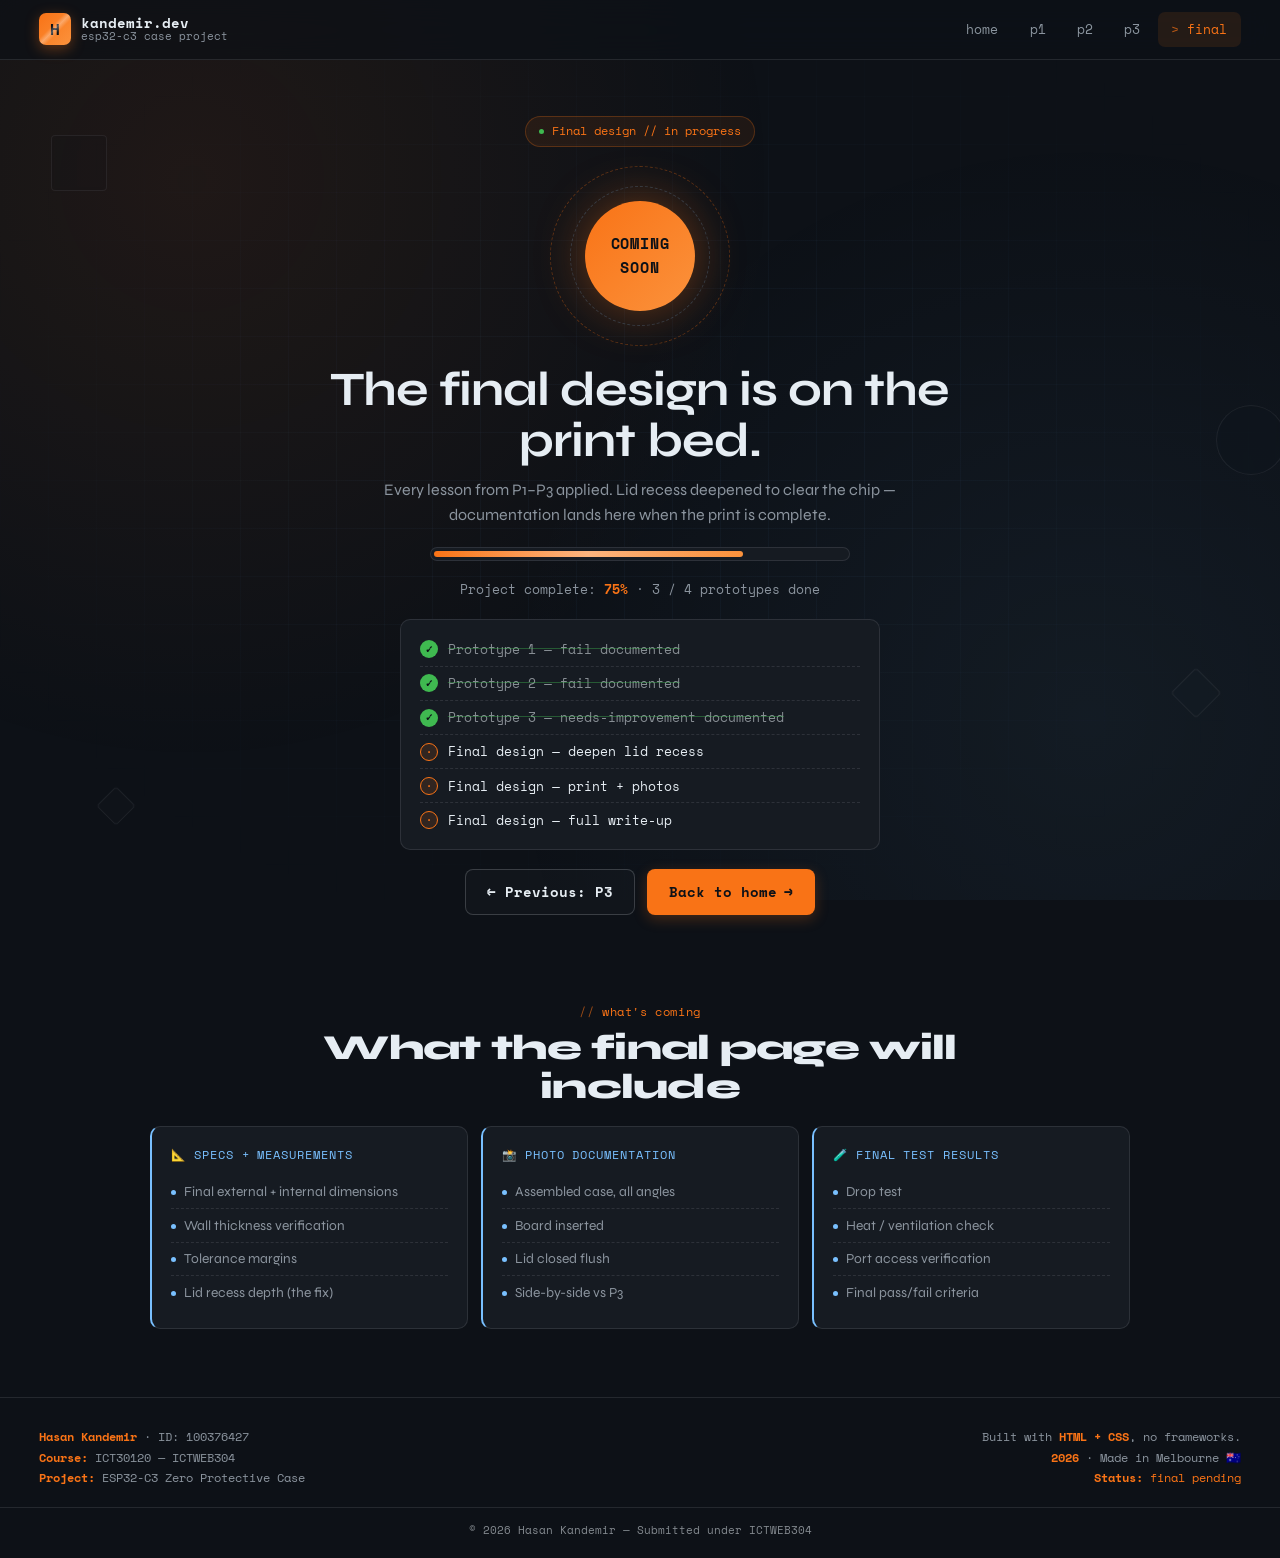
==== commit 218d7d12: "Add files via upload" ====
--- a/final.html
+++ b/final.html
@@ -4,124 +4,19 @@
 <meta charset="UTF-8" />
 <meta name="viewport" content="width=device-width, initial-scale=1.0" />
 <meta name="description" content="Final design for the ESP32-C3 Zero Protective Case — coming soon." />
-<meta name="theme-color" content="#012f35" />
+<meta name="theme-color" content="#0d1117" />
 <title>Final Design // ESP32-C3 Case Project</title>
 <link rel="preconnect" href="https://fonts.googleapis.com" />
 <link rel="preconnect" href="https://fonts.gstatic.com" crossorigin />
 <link rel="stylesheet" href="https://fonts.googleapis.com/css2?family=Syne:wght@400;500;700;800&family=Space+Mono:wght@400;700&display=swap" />
 <link rel="stylesheet" href="style.css" />
-<link rel="icon" href="data:image/svg+xml,%3Csvg xmlns='http://www.w3.org/2000/svg' viewBox='0 0 64 64'%3E%3Crect width='64' height='64' rx='12' fill='%23006d77'/%3E%3Ctext x='32' y='42' text-anchor='middle' font-family='monospace' font-weight='900' font-size='28' fill='%23012f35'%3EH%3C/text%3E%3C/svg%3E" />
-<style>
-/* page-specific final layout */
-.final-hero {
-  min-height: 80vh;
-  display: flex;
-  flex-direction: column;
-  align-items: center;
-  justify-content: center;
-  text-align: center;
-  position: relative;
-  padding: var(--s-7) 0;
-}
-.coming-soon-mark {
-  position: relative;
-  width: 220px; height: 220px;
-  margin: 0 auto var(--s-4);
-  display: grid;
-  place-items: center;
-}
-.coming-soon-mark::before, .coming-soon-mark::after {
-  content: '';
-  position: absolute;
-  inset: 0;
-  border-radius: 50%;
-  border: 1px dashed var(--accent-soft);
-  opacity: 0.3;
-  animation: spin 30s linear infinite;
-}
-.coming-soon-mark::after { animation-direction: reverse; animation-duration: 45s; inset: 25px; opacity: 0.2; }
-@keyframes spin { to { transform: rotate(360deg); } }
-.coming-soon-inner {
-  width: 130px; height: 130px;
-  background: linear-gradient(135deg, var(--accent), var(--accent-soft));
-  border-radius: 50%;
-  display: grid;
-  place-items: center;
-  color: var(--bg);
-  font-family: var(--mono);
-  font-size: 1rem;
-  font-weight: 900;
-  letter-spacing: 0.05em;
-  text-transform: uppercase;
-  box-shadow: 0 0 60px rgba(131, 197, 190, 0.4);
-  position: relative;
-  z-index: 1;
-}
-.progress-line {
-  max-width: 480px;
-  margin: var(--s-4) auto;
-  background: var(--bg-mid);
-  border: 1px solid var(--border);
-  border-radius: 100px;
-  padding: 4px;
-  overflow: hidden;
-}
-.progress-fill {
-  height: 8px;
-  background: linear-gradient(90deg, var(--accent), var(--accent-soft));
-  border-radius: 100px;
-  width: 75%;
-  position: relative;
-  overflow: hidden;
-}
-.progress-fill::after {
-  content: '';
-  position: absolute;
-  inset: 0;
-  background: linear-gradient(90deg, transparent, rgba(255,255,255,0.4), transparent);
-  animation: progress-shine 2s linear infinite;
-}
-@keyframes progress-shine { to { transform: translateX(100%); } }
-.checklist {
-  max-width: 540px;
-  margin: 0 auto;
-  text-align: left;
-  background: var(--bg-mid);
-  border: 1px solid var(--border);
-  border-radius: var(--radius-lg);
-  padding: var(--s-3);
-}
-.checklist li {
-  padding: 0.5rem 0;
-  border-bottom: 1px dashed var(--border);
-  display: flex;
-  align-items: center;
-  gap: 0.75rem;
-  font-family: var(--mono);
-  font-size: 0.9rem;
-}
-.checklist li:last-child { border-bottom: 0; }
-.checklist .check {
-  width: 20px; height: 20px;
-  border-radius: 50%;
-  display: grid;
-  place-items: center;
-  flex-shrink: 0;
-  font-size: 0.7rem;
-  font-weight: 900;
-}
-.check.done { background: var(--pass); color: var(--bg); }
-.check.pending { background: rgba(131, 197, 190, 0.15); color: var(--accent-soft); border: 1px solid var(--accent-soft); }
-.checklist li.pending { color: var(--accent-soft); }
-.checklist li.done { color: rgba(237, 246, 249, 0.6); text-decoration: line-through; text-decoration-color: rgba(74, 222, 128, 0.4); }
-</style>
+<link rel="icon" href="data:image/svg+xml,%3Csvg xmlns='http://www.w3.org/2000/svg' viewBox='0 0 64 64'%3E%3Crect width='64' height='64' rx='12' fill='%23f97316'/%3E%3Ctext x='32' y='44' text-anchor='middle' font-family='monospace' font-weight='900' font-size='30' fill='%230d1117'%3EH%3C/text%3E%3C/svg%3E" />
 </head>
 <body>
 
 <div class="scroll-progress" id="scrollProgress" aria-hidden="true"></div>
 <div class="floating-shapes" aria-hidden="true">
-  <div class="shape"></div><div class="shape"></div><div class="shape"></div>
-  <div class="shape"></div><div class="shape"></div>
+  <div class="shape"></div><div class="shape"></div><div class="shape"></div><div class="shape"></div>
 </div>
 
 <nav class="nav" aria-label="Primary">
@@ -153,38 +48,38 @@
       <div class="coming-soon-inner">Coming<br>Soon</div>
     </div>
 
-    <h1 style="font-size: clamp(2.2rem, 5vw, 4rem); max-width: 720px; margin: 0 auto var(--s-2); letter-spacing: -0.02em; line-height: 1.05;">
+    <h1 style="font-size: clamp(1.8rem, 4vw, 3rem); max-width: 700px; margin: 0 auto 0.75rem; letter-spacing: -0.02em; line-height: 1.05;">
       The <span class="gradient">final design</span> is on the print bed.
     </h1>
-    <p class="lede" style="max-width: 580px; margin: 0 auto var(--s-3);">
-      Building on every lesson from P1 through P3. Lid recess deepened, ventilation pattern locked in, all tolerances verified. Documentation will land here when the print is complete.
+    <p class="lede" style="max-width: 540px; margin: 0 auto var(--s-2); color: var(--text-muted);">
+      Every lesson from P1–P3 applied. Lid recess deepened to clear the chip — documentation lands here when the print is complete.
     </p>
 
     <div class="progress-line" aria-label="Project progress: 75%">
       <div class="progress-fill" role="progressbar" aria-valuenow="75" aria-valuemin="0" aria-valuemax="100"></div>
     </div>
-    <p class="mono muted" style="font-size: 0.85rem;">Project complete: <strong style="color: var(--accent-soft);">75%</strong> · 3 / 4 prototypes documented</p>
+    <p class="mono muted" style="font-size: 0.8rem; margin-bottom: var(--s-3);">Project complete: <strong style="color: var(--accent);">75%</strong> · 3 / 4 prototypes done</p>
 
-    <div class="checklist" style="margin-top: var(--s-4);">
+    <div class="checklist">
       <li class="done"><span class="check done">✓</span> Prototype 1 — fail documented</li>
       <li class="done"><span class="check done">✓</span> Prototype 2 — fail documented</li>
       <li class="done"><span class="check done">✓</span> Prototype 3 — needs-improvement documented</li>
-      <li class="pending"><span class="check pending">·</span> Final design — CAD model in progress</li>
+      <li class="pending"><span class="check pending">·</span> Final design — deepen lid recess</li>
       <li class="pending"><span class="check pending">·</span> Final design — print + photos</li>
-      <li class="pending"><span class="check pending">·</span> Final design — write-up + comparison update</li>
+      <li class="pending"><span class="check pending">·</span> Final design — full write-up</li>
     </div>
 
-    <div style="margin-top: var(--s-4); display: flex; gap: var(--s-2); justify-content: center; flex-wrap: wrap;">
+    <div style="margin-top: var(--s-3); display: flex; gap: 0.75rem; justify-content: center; flex-wrap: wrap;">
       <a href="prototype3.html" class="btn btn-ghost">← Previous: P3</a>
       <a href="index.html" class="btn btn-primary">Back to home <span class="arrow">→</span></a>
     </div>
   </div>
 </section>
 
-<section>
+<section class="section-tight">
   <div class="container">
-    <div class="section-head reveal center" style="margin: 0 auto;">
-      <span class="section-eyebrow">what to expect</span>
+    <div class="section-head reveal center" style="margin: 0 auto var(--s-3);">
+      <span class="section-eyebrow">what's coming</span>
       <h2 class="section-title">What the final page will include</h2>
     </div>
 
@@ -195,16 +90,16 @@
           <li>Final external + internal dimensions</li>
           <li>Wall thickness verification</li>
           <li>Tolerance margins</li>
-          <li>Lid recess depth</li>
+          <li>Lid recess depth (the fix)</li>
         </ul>
       </div>
       <div class="card card-improve">
         <div class="card-title">📸 Photo documentation</div>
         <ul>
-          <li>Assembled case</li>
-          <li>Top + side + bottom views</li>
+          <li>Assembled case, all angles</li>
           <li>Board inserted</li>
-          <li>Lid closed flush (the dream)</li>
+          <li>Lid closed flush</li>
+          <li>Side-by-side vs P3</li>
         </ul>
       </div>
       <div class="card card-improve">
@@ -213,22 +108,8 @@
           <li>Drop test</li>
           <li>Heat / ventilation check</li>
           <li>Port access verification</li>
-          <li>Final pass/fail across all criteria</li>
+          <li>Final pass/fail criteria</li>
         </ul>
-      </div>
-    </div>
-
-    <div class="terminal reveal" style="max-width: 640px; margin: var(--s-4) auto 0;">
-      <div class="terminal-bar">
-        <span class="dot-r"></span><span class="dot-r"></span><span class="dot-r"></span>
-        <span class="term-title">~/final/build-log.txt</span>
-      </div>
-      <div class="terminal-body">
-        <div class="term-prompt">tail -f build.log</div>
-        <div class="term-output">[02/06 23:47] P3 review complete</div>
-        <div class="term-output">[03/06 09:12] Lid recess deepened in CAD</div>
-        <div class="term-output">[03/06 14:30] Tolerance audit complete</div>
-        <div class="term-output">[—] Awaiting next print slot<span class="cursor-blink"></span></div>
       </div>
     </div>
   </div>
@@ -246,10 +127,10 @@
     <div class="footer-meta" style="text-align: right;">
       Built with <strong>HTML + CSS</strong>, no frameworks.<br>
       <strong>2026</strong> · Made in Melbourne 🇦🇺<br>
-      <strong>Status:</strong> <span style="color:var(--accent-soft)">final pending</span>
+      <strong>Status:</strong> <span style="color:var(--accent)">final pending</span>
     </div>
   </div>
-  <div class="footer-bottom">© 2026 Hasan Kandemir — Submitted for assessment under ICTWEB304</div>
+  <div class="footer-bottom">© 2026 Hasan Kandemir — Submitted under ICTWEB304</div>
 </footer>
 
 <div class="lightbox" id="lightbox" role="dialog" aria-label="Image preview">
@@ -260,20 +141,16 @@
 <script>
 const navToggle = document.getElementById('navToggle');
 const navLinks = document.getElementById('navLinks');
-navToggle.addEventListener('click', () => {
-  const open = navLinks.classList.toggle('open');
-  navToggle.setAttribute('aria-expanded', open);
-});
+navToggle.addEventListener('click', () => { navLinks.classList.toggle('open'); });
 const progress = document.getElementById('scrollProgress');
 window.addEventListener('scroll', () => {
   const h = document.documentElement.scrollHeight - window.innerHeight;
   progress.style.transform = `scaleX(${window.scrollY / h})`;
 }, { passive: true });
-const reveals = document.querySelectorAll('.reveal');
 const io = new IntersectionObserver((entries) => {
   entries.forEach(e => { if (e.isIntersecting) { e.target.classList.add('visible'); io.unobserve(e.target); } });
-}, { threshold: 0.1, rootMargin: '0px 0px -50px 0px' });
-reveals.forEach(r => io.observe(r));
+}, { threshold: 0.1, rootMargin: '0px 0px -40px 0px' });
+document.querySelectorAll('.reveal').forEach(r => io.observe(r));
 const lightbox = document.getElementById('lightbox');
 const lightboxImg = document.getElementById('lightboxImg');
 const lightboxClose = document.getElementById('lightboxClose');
@@ -286,5 +163,5 @@
 document.addEventListener('keydown', (e) => { if (e.key === 'Escape') closeLightbox(); });
 </script>
 <script defer src="https://static.cloudflareinsights.com/beacon.min.js/v833ccba57c9e4d2798f2e76cebdd09a11778172276447" integrity="sha512-57MDmcccJXYtNnH+ZiBwzC4jb2rvgVCEokYN+L/nLlmO8rfYT/gIpW2A569iJ/3b+0UEasghjuZH/ma3wIs/EQ==" data-cf-beacon='{"version":"2024.11.0","token":"1954b47c125f43f8b4338b3c4f804e4f","server_timing":{"name":{"cfCacheStatus":true,"cfEdge":true,"cfExtPri":true,"cfL4":true,"cfOrigin":true,"cfSpeedBrain":true},"location_startswith":null}}' crossorigin="anonymous"></script>
-<script>(function(){function c(){var b=a.contentDocument||a.contentWindow.document;if(b){var d=b.createElement('script');d.innerHTML="window.__CF$cv$params={r:'a07a9cb12bf6c548',t:'MTc4MDc4MjQxMA=='};var a=document.createElement('script');a.src='/cdn-cgi/challenge-platform/scripts/jsd/main.js';document.getElementsByTagName('head')[0].appendChild(a);";b.getElementsByTagName('head')[0].appendChild(d)}}if(document.body){var a=document.createElement('iframe');a.height=1;a.width=1;a.style.position='absolute';a.style.top=0;a.style.left=0;a.style.border='none';a.style.visibility='hidden';document.body.appendChild(a);if('loading'!==document.readyState)c();else if(window.addEventListener)document.addEventListener('DOMContentLoaded',c);else{var e=document.onreadystatechange||function(){};document.onreadystatechange=function(b){e(b);'loading'!==document.readyState&&(document.onreadystatechange=e,c())}}}})();</script></body>
+<script>(function(){function c(){var b=a.contentDocument||a.contentWindow.document;if(b){var d=b.createElement('script');d.innerHTML="window.__CF$cv$params={r:'a07abb4beff53682',t:'MTc4MDc4MzY2Mw=='};var a=document.createElement('script');a.src='/cdn-cgi/challenge-platform/scripts/jsd/main.js';document.getElementsByTagName('head')[0].appendChild(a);";b.getElementsByTagName('head')[0].appendChild(d)}}if(document.body){var a=document.createElement('iframe');a.height=1;a.width=1;a.style.position='absolute';a.style.top=0;a.style.left=0;a.style.border='none';a.style.visibility='hidden';document.body.appendChild(a);if('loading'!==document.readyState)c();else if(window.addEventListener)document.addEventListener('DOMContentLoaded',c);else{var e=document.onreadystatechange||function(){};document.onreadystatechange=function(b){e(b);'loading'!==document.readyState&&(document.onreadystatechange=e,c())}}}})();</script></body>
 </html>
--- a/style.css
+++ b/style.css
@@ -2,6 +2,7 @@
    ESP32-C3 Zero Protective Case — Design Journey
    Author: Hasan Kandemir (100376427) — ICTWEB304
    Stylesheet: style.css
+   Theme: FORGE — deep slate with molten orange + cool blue accents
    ========================================================================== */
 
 /* ====== 1. CSS RESET & TOKENS ============================================ */
@@ -11,10 +12,11 @@
   font-family: 'Syne', system-ui, sans-serif;
   background: var(--bg);
   color: var(--text);
-  line-height: 1.6;
+  line-height: 1.55;
   min-height: 100vh;
   overflow-x: hidden;
   text-rendering: optimizeLegibility;
+  -webkit-font-smoothing: antialiased;
 }
 img, svg { max-width: 100%; display: block; height: auto; }
 button, input, select, textarea { font: inherit; color: inherit; }
@@ -22,37 +24,53 @@
 ul, ol { list-style: none; }
 
 :root {
-  /* Ocean Breeze palette */
-  --bg: #012f35;
-  --bg-mid: #01424a;
-  --accent: #006d77;
-  --accent-soft: #83c5be;
-  --text: #edf6f9;
-  --border: rgba(131, 197, 190, 0.25);
-
-  /* Status colours */
-  --pass: #4ade80;
-  --warn: #fbbf24;
-  --fail: #f87171;
+  /* ───── FORGE palette ─────────────────────────────────────
+     Deep technical slate background with molten orange primary
+     (the "3D printer nozzle" vibe) and a cool cyan-blue secondary
+     (the "CAD blueprint wireframe" counter). GitHub-style status colours. */
+  --bg:           #0d1117;          /* deep slate */
+  --bg-mid:       #161b22;          /* raised surface */
+  --bg-light:     #21262d;          /* highest surface */
+  --bg-input:     #0a0d12;          /* input dark */
+
+  --accent:       #f97316;          /* molten orange — primary */
+  --accent-hot:   #fb923c;          /* hover state */
+  --accent-deep:  #c2410c;          /* deep press state */
+  --accent-soft:  #79c0ff;          /* cool blue — secondary */
+
+  --text:         #e6edf3;          /* cool white */
+  --text-muted:   #8b949e;          /* secondary text */
+  --text-dim:     rgba(230, 237, 243, 0.55);
+
+  --border:       rgba(240, 246, 252, 0.1);
+  --border-strong: rgba(240, 246, 252, 0.18);
+
+  /* GitHub-style status colours (matches your spec) */
+  --pass:         #3fb950;
+  --warn:         #d29922;
+  --fail:         #f85149;
+  --pending:      #79c0ff;
 
   /* Typography */
   --mono: 'Space Mono', ui-monospace, 'SF Mono', Menlo, monospace;
   --sans: 'Syne', system-ui, -apple-system, sans-serif;
 
-  /* Spacing scale */
-  --s-1: 0.5rem;
-  --s-2: 1rem;
-  --s-3: 1.5rem;
-  --s-4: 2rem;
-  --s-5: 3rem;
-  --s-6: 4rem;
-  --s-7: 6rem;
+  /* Tighter spacing scale (condensed) */
+  --s-1: 0.4rem;
+  --s-2: 0.8rem;
+  --s-3: 1.2rem;
+  --s-4: 1.75rem;
+  --s-5: 2.5rem;
+  --s-6: 3.5rem;
+  --s-7: 4.5rem;
 
   /* Effects */
-  --radius: 12px;
-  --radius-lg: 20px;
-  --shadow: 0 10px 30px -10px rgba(0, 0, 0, 0.4);
-  --shadow-glow: 0 0 40px rgba(131, 197, 190, 0.15);
+  --radius: 10px;
+  --radius-lg: 14px;
+  --radius-xl: 20px;
+  --shadow: 0 8px 24px -10px rgba(0, 0, 0, 0.5);
+  --shadow-glow: 0 0 32px rgba(249, 115, 22, 0.18);
+  --shadow-glow-cool: 0 0 28px rgba(121, 192, 255, 0.15);
   --ease: cubic-bezier(0.22, 1, 0.36, 1);
 }
 
@@ -62,305 +80,284 @@
   position: fixed;
   inset: 0;
   background-image:
-    linear-gradient(rgba(131, 197, 190, 0.04) 1px, transparent 1px),
-    linear-gradient(90deg, rgba(131, 197, 190, 0.04) 1px, transparent 1px);
-  background-size: 40px 40px;
+    linear-gradient(rgba(121, 192, 255, 0.035) 1px, transparent 1px),
+    linear-gradient(90deg, rgba(121, 192, 255, 0.035) 1px, transparent 1px);
+  background-size: 48px 48px;
   pointer-events: none;
   z-index: 0;
   mask-image: radial-gradient(ellipse at center, black 30%, transparent 80%);
 }
-
 body::after {
   content: '';
   position: fixed;
   inset: 0;
-  background: radial-gradient(circle at 20% 30%, rgba(0, 109, 119, 0.15) 0%, transparent 50%),
-              radial-gradient(circle at 80% 70%, rgba(131, 197, 190, 0.08) 0%, transparent 50%);
+  background:
+    radial-gradient(circle at 15% 20%, rgba(249, 115, 22, 0.08) 0%, transparent 45%),
+    radial-gradient(circle at 85% 80%, rgba(121, 192, 255, 0.06) 0%, transparent 45%);
   pointer-events: none;
   z-index: 0;
 }
 
-/* Floating shapes (3D-printed-piece vibe) */
+/* Floating subtle 3D-printed-piece shapes */
 .floating-shapes {
-  position: fixed;
-  inset: 0;
-  pointer-events: none;
-  z-index: 1;
+  position: fixed; inset: 0;
+  pointer-events: none; z-index: 1;
   overflow: hidden;
 }
 .shape {
   position: absolute;
-  border: 1px solid var(--border);
-  background: rgba(1, 66, 74, 0.3);
+  border: 1px solid var(--border-strong);
+  background: rgba(22, 27, 34, 0.4);
   backdrop-filter: blur(2px);
   border-radius: 4px;
-  animation: drift 25s ease-in-out infinite;
-  opacity: 0.4;
-}
-.shape:nth-child(1) { width: 60px; height: 60px; top: 15%; left: 5%; animation-delay: 0s; }
-.shape:nth-child(2) { width: 40px; height: 40px; top: 70%; left: 90%; animation-delay: -5s; transform: rotate(45deg); }
-.shape:nth-child(3) { width: 80px; height: 80px; top: 50%; left: 95%; animation-delay: -10s; border-radius: 50%; }
-.shape:nth-child(4) { width: 30px; height: 30px; top: 85%; left: 10%; animation-delay: -15s; transform: rotate(45deg); }
-.shape:nth-child(5) { width: 50px; height: 50px; top: 25%; left: 80%; animation-delay: -20s; }
+  animation: drift 28s ease-in-out infinite;
+  opacity: 0.35;
+}
+.shape:nth-child(1) { width: 56px; height: 56px; top: 15%; left: 4%; }
+.shape:nth-child(2) { width: 36px; height: 36px; top: 75%; left: 92%; animation-delay: -7s; transform: rotate(45deg); }
+.shape:nth-child(3) { width: 70px; height: 70px; top: 45%; left: 95%; animation-delay: -14s; border-radius: 50%; }
+.shape:nth-child(4) { width: 28px; height: 28px; top: 88%; left: 8%; animation-delay: -21s; transform: rotate(45deg); }
 
 @keyframes drift {
   0%, 100% { transform: translate(0, 0) rotate(0deg); }
-  25% { transform: translate(30px, -20px) rotate(90deg); }
-  50% { transform: translate(-20px, 30px) rotate(180deg); }
-  75% { transform: translate(20px, 20px) rotate(270deg); }
+  25% { transform: translate(25px, -18px) rotate(90deg); }
+  50% { transform: translate(-18px, 25px) rotate(180deg); }
+  75% { transform: translate(18px, 18px) rotate(270deg); }
 }
 
 /* ====== 3. NAVIGATION ==================================================== */
 .nav {
-  position: sticky;
-  top: 0;
-  z-index: 100;
+  position: sticky; top: 0; z-index: 100;
   backdrop-filter: blur(20px) saturate(180%);
-  background: rgba(1, 47, 53, 0.75);
+  background: rgba(13, 17, 23, 0.78);
   border-bottom: 1px solid var(--border);
 }
 .nav-inner {
-  max-width: 1280px;
+  max-width: 1240px;
   margin: 0 auto;
-  padding: var(--s-2) var(--s-3);
-  display: flex;
-  align-items: center;
-  justify-content: space-between;
+  padding: 0.75rem var(--s-3);
+  display: flex; align-items: center; justify-content: space-between;
   gap: var(--s-3);
 }
 .logo {
-  display: flex;
-  align-items: center;
-  gap: var(--s-2);
-  font-family: var(--mono);
-  font-size: 0.95rem;
+  display: flex; align-items: center; gap: 0.6rem;
+  font-family: var(--mono);
+  font-size: 0.9rem;
   font-weight: 700;
-  letter-spacing: 0.02em;
   color: var(--text);
   transition: opacity 0.2s var(--ease);
 }
-.logo:hover { opacity: 0.8; }
+.logo:hover { opacity: 0.85; }
 .logo-mark {
-  width: 36px;
-  height: 36px;
-  border-radius: 8px;
-  background: linear-gradient(135deg, var(--accent) 0%, var(--accent-soft) 100%);
-  display: grid;
-  place-items: center;
+  width: 32px; height: 32px;
+  border-radius: 7px;
+  background: linear-gradient(135deg, var(--accent) 0%, var(--accent-hot) 100%);
+  display: grid; place-items: center;
   color: var(--bg);
   font-weight: 900;
-  font-size: 1.1rem;
+  font-size: 1rem;
   position: relative;
   overflow: hidden;
+  box-shadow: 0 4px 14px rgba(249, 115, 22, 0.35);
 }
 .logo-mark::before {
   content: '';
-  position: absolute;
-  inset: 0;
-  background: linear-gradient(135deg, transparent 40%, rgba(255, 255, 255, 0.2) 50%, transparent 60%);
+  position: absolute; inset: 0;
+  background: linear-gradient(135deg, transparent 40%, rgba(255, 255, 255, 0.3) 50%, transparent 60%);
   animation: shine 4s linear infinite;
 }
 @keyframes shine { 0% { transform: translateX(-100%); } 100% { transform: translateX(100%); } }
 .logo-text { display: flex; flex-direction: column; line-height: 1.1; }
-.logo-text small { color: var(--accent-soft); font-size: 0.7rem; font-weight: 400; }
+.logo-text small { color: var(--text-muted); font-size: 0.68rem; font-weight: 400; }
 
 .nav-links {
-  display: flex;
-  align-items: center;
-  gap: var(--s-1);
-  font-family: var(--mono);
-  font-size: 0.85rem;
+  display: flex; align-items: center; gap: 0.25rem;
+  font-family: var(--mono);
+  font-size: 0.82rem;
 }
 .nav-links a {
-  padding: 0.5rem 0.85rem;
-  border-radius: 8px;
-  position: relative;
+  padding: 0.45rem 0.85rem;
+  border-radius: 7px;
+  color: var(--text-muted);
   transition: color 0.2s var(--ease), background 0.2s var(--ease);
 }
-.nav-links a:hover { color: var(--accent-soft); background: rgba(131, 197, 190, 0.08); }
+.nav-links a:hover { color: var(--text); background: rgba(240, 246, 252, 0.06); }
 .nav-links a.active {
-  color: var(--accent-soft);
-  background: rgba(131, 197, 190, 0.12);
-}
-.nav-links a.active::before {
-  content: '> ';
-  color: var(--accent-soft);
-}
-
-/* Mobile nav */
+  color: var(--accent);
+  background: rgba(249, 115, 22, 0.1);
+}
+.nav-links a.active::before { content: '> '; opacity: 0.7; }
+
 .nav-toggle {
   display: none;
   background: none;
-  border: 1px solid var(--border);
-  border-radius: 8px;
-  padding: 0.5rem;
+  border: 1px solid var(--border-strong);
+  border-radius: 7px;
+  padding: 0.4rem;
   cursor: pointer;
   color: var(--text);
 }
-.nav-toggle svg { width: 24px; height: 24px; }
+.nav-toggle svg { width: 22px; height: 22px; }
 
 @media (max-width: 820px) {
   .nav-toggle { display: block; }
   .nav-links {
     position: absolute;
-    top: 100%;
-    right: var(--s-3);
-    flex-direction: column;
-    align-items: stretch;
+    top: 100%; right: var(--s-3);
+    flex-direction: column; align-items: stretch;
     background: var(--bg-mid);
-    border: 1px solid var(--border);
+    border: 1px solid var(--border-strong);
     border-radius: var(--radius);
     padding: var(--s-2);
-    min-width: 220px;
+    min-width: 200px;
     box-shadow: var(--shadow);
     transform-origin: top right;
     transform: scale(0.95);
-    opacity: 0;
-    pointer-events: none;
+    opacity: 0; pointer-events: none;
     transition: all 0.2s var(--ease);
   }
   .nav-links.open { transform: scale(1); opacity: 1; pointer-events: auto; }
 }
 
 /* ====== 4. LAYOUT ======================================================== */
-.container { max-width: 1280px; margin: 0 auto; padding: 0 var(--s-3); position: relative; z-index: 2; }
+.container { max-width: 1240px; margin: 0 auto; padding: 0 var(--s-3); position: relative; z-index: 2; }
 main { position: relative; z-index: 2; }
-section { padding: var(--s-6) 0; }
-.section-tight { padding: var(--s-5) 0; }
-
-/* ====== 5. HERO ========================================================== */
+section { padding: var(--s-5) 0; }
+.section-tight { padding: var(--s-4) 0; }
+
+/* ====== 5. HERO (CONDENSED) ============================================== */
 .hero {
-  min-height: 78vh;
-  display: flex;
+  min-height: 58vh;
+  display: flex; align-items: center;
+  padding: var(--s-5) 0 var(--s-4);
+  position: relative;
+}
+.hero-content { max-width: 880px; }
+.hero-grid {
+  display: grid;
+  grid-template-columns: 1fr 1fr;
+  gap: var(--s-5);
   align-items: center;
-  padding: var(--s-7) 0 var(--s-6);
-  position: relative;
-}
-.hero-content { max-width: 880px; }
+}
+@media (max-width: 880px) { .hero-grid { grid-template-columns: 1fr; gap: var(--s-3); } }
+
 .hero-tag {
-  display: inline-flex;
-  align-items: center;
-  gap: var(--s-1);
-  padding: 0.4rem 0.9rem;
-  background: rgba(131, 197, 190, 0.1);
-  border: 1px solid var(--border);
+  display: inline-flex; align-items: center; gap: 0.5rem;
+  padding: 0.35rem 0.8rem;
+  background: rgba(249, 115, 22, 0.08);
+  border: 1px solid rgba(249, 115, 22, 0.25);
   border-radius: 100px;
   font-family: var(--mono);
-  font-size: 0.75rem;
-  color: var(--accent-soft);
-  margin-bottom: var(--s-3);
+  font-size: 0.72rem;
+  color: var(--accent);
+  margin-bottom: var(--s-2);
+  animation: fadeUp 0.5s var(--ease) backwards;
+  animation-delay: 0.1s;
+}
+.hero-tag .dot { width: 5px; height: 5px; border-radius: 50%; background: var(--pass); animation: pulse 2s infinite; }
+@keyframes pulse { 0%, 100% { opacity: 1; } 50% { opacity: 0.3; } }
+
+.hero h1 {
+  font-size: clamp(2rem, 5vw, 3.8rem);
+  font-weight: 800;
+  line-height: 1.05;
+  letter-spacing: -0.025em;
+  margin-bottom: var(--s-2);
   animation: fadeUp 0.6s var(--ease) backwards;
-  animation-delay: 0.1s;
-}
-.hero-tag .dot {
-  width: 6px; height: 6px; border-radius: 50%;
-  background: var(--pass);
-  animation: pulse 2s infinite;
-}
-@keyframes pulse { 0%, 100% { opacity: 1; } 50% { opacity: 0.3; } }
-
-.hero h1 {
-  font-size: clamp(2.5rem, 6.5vw, 5.5rem);
-  font-weight: 800;
-  line-height: 1.02;
-  letter-spacing: -0.03em;
-  margin-bottom: var(--s-3);
-  animation: fadeUp 0.7s var(--ease) backwards;
   animation-delay: 0.2s;
 }
 .hero h1 .gradient {
-  background: linear-gradient(120deg, var(--accent-soft) 0%, #ffffff 50%, var(--accent-soft) 100%);
+  background: linear-gradient(120deg, var(--accent) 0%, var(--accent-hot) 50%, var(--accent) 100%);
   -webkit-background-clip: text;
   background-clip: text;
   -webkit-text-fill-color: transparent;
   background-size: 200% auto;
   animation: gradient-flow 6s linear infinite;
 }
+.hero h1 .accent-cool {
+  background: linear-gradient(120deg, var(--accent-soft) 0%, #b3d4ff 50%, var(--accent-soft) 100%);
+  -webkit-background-clip: text;
+  background-clip: text;
+  -webkit-text-fill-color: transparent;
+  background-size: 200% auto;
+  animation: gradient-flow 6s linear infinite;
+}
 @keyframes gradient-flow { to { background-position: 200% center; } }
 
 .hero p.lede {
-  font-size: clamp(1.05rem, 1.6vw, 1.3rem);
-  color: rgba(237, 246, 249, 0.75);
-  max-width: 640px;
-  margin-bottom: var(--s-4);
-  animation: fadeUp 0.7s var(--ease) backwards;
+  font-size: clamp(0.98rem, 1.4vw, 1.1rem);
+  color: var(--text-muted);
+  max-width: 560px;
+  margin-bottom: var(--s-3);
+  animation: fadeUp 0.6s var(--ease) backwards;
   animation-delay: 0.3s;
 }
 
 @keyframes fadeUp {
-  from { opacity: 0; transform: translateY(20px); }
+  from { opacity: 0; transform: translateY(16px); }
   to { opacity: 1; transform: translateY(0); }
 }
 
 .hero-actions {
-  display: flex;
-  gap: var(--s-2);
-  flex-wrap: wrap;
-  animation: fadeUp 0.7s var(--ease) backwards;
+  display: flex; gap: 0.75rem; flex-wrap: wrap;
+  animation: fadeUp 0.6s var(--ease) backwards;
   animation-delay: 0.4s;
 }
 
 /* ====== 6. BUTTONS ======================================================= */
 .btn {
-  display: inline-flex;
-  align-items: center;
-  gap: 0.5rem;
-  padding: 0.85rem 1.6rem;
-  border-radius: 100px;
-  font-family: var(--mono);
-  font-size: 0.9rem;
+  display: inline-flex; align-items: center; gap: 0.45rem;
+  padding: 0.7rem 1.3rem;
+  border-radius: 8px;
+  font-family: var(--mono);
+  font-size: 0.85rem;
   font-weight: 700;
   cursor: pointer;
-  transition: all 0.25s var(--ease);
+  transition: all 0.2s var(--ease);
   border: 1px solid transparent;
   white-space: nowrap;
-  position: relative;
-  overflow: hidden;
 }
 .btn-primary {
-  background: var(--accent-soft);
+  background: var(--accent);
   color: var(--bg);
+  box-shadow: 0 4px 14px rgba(249, 115, 22, 0.25);
 }
 .btn-primary:hover {
-  background: #fff;
-  transform: translateY(-2px);
-  box-shadow: 0 12px 30px -10px rgba(131, 197, 190, 0.5);
+  background: var(--accent-hot);
+  transform: translateY(-1px);
+  box-shadow: 0 8px 20px rgba(249, 115, 22, 0.35);
 }
 .btn-ghost {
-  border-color: var(--border);
+  border-color: var(--border-strong);
   color: var(--text);
-  background: transparent;
+  background: rgba(240, 246, 252, 0.02);
 }
 .btn-ghost:hover {
-  background: rgba(131, 197, 190, 0.08);
+  background: rgba(240, 246, 252, 0.06);
   border-color: var(--accent-soft);
-  transform: translateY(-2px);
-}
-.btn .arrow { transition: transform 0.25s var(--ease); }
+  transform: translateY(-1px);
+}
+.btn .arrow { transition: transform 0.2s var(--ease); }
 .btn:hover .arrow { transform: translateX(3px); }
 
-/* ====== 7. STAT PILLS ==================================================== */
+/* ====== 7. STAT PILLS (TIGHT) ============================================ */
 .stat-pills {
-  display: flex;
-  gap: var(--s-2);
-  flex-wrap: wrap;
+  display: flex; gap: 0.6rem; flex-wrap: wrap;
   margin-bottom: var(--s-3);
 }
 .stat-pill {
-  display: flex;
-  align-items: center;
-  gap: var(--s-2);
-  background: rgba(1, 66, 74, 0.6);
+  display: flex; align-items: center; gap: 0.5rem;
+  background: var(--bg-mid);
   border: 1px solid var(--border);
-  padding: 0.75rem 1.1rem;
+  padding: 0.5rem 0.85rem;
   border-radius: 100px;
   font-family: var(--mono);
-  font-size: 0.85rem;
+  font-size: 0.78rem;
   backdrop-filter: blur(10px);
 }
 .stat-pill .label {
-  color: var(--accent-soft);
-  font-size: 0.7rem;
+  color: var(--text-muted);
+  font-size: 0.65rem;
   text-transform: uppercase;
   letter-spacing: 0.08em;
 }
@@ -368,51 +365,49 @@
 
 /* Result badge */
 .badge {
-  display: inline-flex;
-  align-items: center;
-  gap: 0.4rem;
-  padding: 0.4rem 0.9rem;
+  display: inline-flex; align-items: center; gap: 0.35rem;
+  padding: 0.3rem 0.75rem;
   border-radius: 100px;
   font-family: var(--mono);
-  font-size: 0.75rem;
+  font-size: 0.7rem;
   font-weight: 700;
   text-transform: uppercase;
   letter-spacing: 0.05em;
 }
-.badge-pass { background: rgba(74, 222, 128, 0.15); color: var(--pass); border: 1px solid rgba(74, 222, 128, 0.3); }
-.badge-warn { background: rgba(251, 191, 36, 0.15); color: var(--warn); border: 1px solid rgba(251, 191, 36, 0.3); }
-.badge-fail { background: rgba(248, 113, 113, 0.15); color: var(--fail); border: 1px solid rgba(248, 113, 113, 0.3); }
-.badge-pending { background: rgba(131, 197, 190, 0.1); color: var(--accent-soft); border: 1px solid var(--border); }
-
-/* ====== 8. SECTION TITLES ================================================ */
-.section-head { margin-bottom: var(--s-4); max-width: 720px; }
+.badge-pass    { background: rgba(63, 185, 80, 0.12); color: var(--pass);    border: 1px solid rgba(63, 185, 80, 0.3); }
+.badge-warn    { background: rgba(210, 153, 34, 0.12); color: var(--warn);   border: 1px solid rgba(210, 153, 34, 0.3); }
+.badge-fail    { background: rgba(248, 81, 73, 0.12); color: var(--fail);    border: 1px solid rgba(248, 81, 73, 0.3); }
+.badge-pending { background: rgba(121, 192, 255, 0.1); color: var(--pending); border: 1px solid rgba(121, 192, 255, 0.25); }
+
+/* ====== 8. SECTION HEADS (TIGHT) ========================================= */
+.section-head { margin-bottom: var(--s-3); max-width: 720px; }
 .section-eyebrow {
   display: inline-block;
   font-family: var(--mono);
-  font-size: 0.8rem;
-  color: var(--accent-soft);
-  margin-bottom: 0.75rem;
+  font-size: 0.74rem;
+  color: var(--accent);
+  margin-bottom: 0.5rem;
   letter-spacing: 0.05em;
 }
 .section-eyebrow::before { content: '// '; opacity: 0.6; }
 .section-title {
-  font-size: clamp(1.8rem, 3.5vw, 2.8rem);
+  font-size: clamp(1.5rem, 2.8vw, 2.2rem);
   font-weight: 800;
   letter-spacing: -0.02em;
   line-height: 1.1;
-  margin-bottom: var(--s-2);
+  margin-bottom: 0.4rem;
 }
 .section-sub {
-  color: rgba(237, 246, 249, 0.7);
-  font-size: 1.05rem;
-}
-
-/* ====== 9. BENTO GRID (homepage) ========================================= */
+  color: var(--text-muted);
+  font-size: 0.96rem;
+}
+
+/* ====== 9. BENTO GRID (CONDENSED) ======================================== */
 .bento {
   display: grid;
-  grid-template-columns: repeat(6, 1fr);
-  grid-auto-rows: minmax(180px, auto);
-  gap: var(--s-3);
+  grid-template-columns: repeat(12, 1fr);
+  grid-auto-rows: minmax(120px, auto);
+  gap: var(--s-2);
 }
 .bento-item {
   background: var(--bg-mid);
@@ -421,180 +416,149 @@
   padding: var(--s-3);
   position: relative;
   overflow: hidden;
-  transition: transform 0.3s var(--ease), border-color 0.3s var(--ease), box-shadow 0.3s var(--ease);
+  transition: transform 0.25s var(--ease), border-color 0.25s var(--ease), box-shadow 0.25s var(--ease);
 }
 .bento-item:hover {
-  transform: translateY(-4px);
+  transform: translateY(-2px);
   border-color: var(--accent-soft);
-  box-shadow: var(--shadow-glow);
+  box-shadow: var(--shadow-glow-cool);
 }
 .bento-item::after {
   content: '';
-  position: absolute;
-  inset: 0;
-  background: radial-gradient(circle at var(--mx, 50%) var(--my, 50%), rgba(131, 197, 190, 0.08) 0%, transparent 50%);
+  position: absolute; inset: 0;
+  background: radial-gradient(circle at var(--mx, 50%) var(--my, 50%), rgba(249, 115, 22, 0.08) 0%, transparent 50%);
   opacity: 0;
   transition: opacity 0.3s;
   pointer-events: none;
 }
 .bento-item:hover::after { opacity: 1; }
 
-.bento-span-3 { grid-column: span 3; }
-.bento-span-2 { grid-column: span 2; }
-.bento-span-4 { grid-column: span 4; }
-.bento-span-6 { grid-column: span 6; }
-.bento-tall { grid-row: span 2; }
+.bento-c3 { grid-column: span 3; }
+.bento-c4 { grid-column: span 4; }
+.bento-c6 { grid-column: span 6; }
+.bento-c8 { grid-column: span 8; }
+.bento-c12 { grid-column: span 12; }
 
 @media (max-width: 980px) {
-  .bento { grid-template-columns: repeat(2, 1fr); }
-  .bento-span-3, .bento-span-2, .bento-span-4, .bento-span-6 { grid-column: span 2; }
+  .bento { grid-template-columns: repeat(6, 1fr); }
+  .bento-c3 { grid-column: span 3; }
+  .bento-c4, .bento-c6, .bento-c8 { grid-column: span 6; }
 }
 @media (max-width: 540px) {
   .bento { grid-template-columns: 1fr; }
-  .bento-span-3, .bento-span-2, .bento-span-4, .bento-span-6 { grid-column: span 1; }
+  .bento-c3, .bento-c4, .bento-c6, .bento-c8, .bento-c12 { grid-column: span 1; }
 }
 
 .bento-eyebrow {
   font-family: var(--mono);
-  font-size: 0.72rem;
-  color: var(--accent-soft);
+  font-size: 0.68rem;
+  color: var(--accent);
   text-transform: uppercase;
   letter-spacing: 0.1em;
-  margin-bottom: 0.75rem;
-  display: flex;
-  align-items: center;
-  gap: 0.5rem;
+  margin-bottom: 0.5rem;
+  display: flex; align-items: center; gap: 0.4rem;
 }
 .bento-eyebrow::before {
-  content: '';
-  width: 8px; height: 8px;
-  background: var(--accent-soft);
+  content: ''; width: 6px; height: 6px;
+  background: var(--accent);
   border-radius: 2px;
   display: inline-block;
 }
 .bento-item h3 {
-  font-size: 1.4rem;
+  font-size: 1.1rem;
   font-weight: 700;
-  margin-bottom: 0.5rem;
+  margin-bottom: 0.35rem;
   letter-spacing: -0.01em;
 }
-.bento-item p { color: rgba(237, 246, 249, 0.75); font-size: 0.95rem; }
+.bento-item p { color: var(--text-muted); font-size: 0.88rem; }
 
 .bento-big-number {
   font-family: var(--mono);
-  font-size: clamp(2.5rem, 5vw, 4rem);
+  font-size: clamp(2rem, 4vw, 3rem);
   font-weight: 700;
-  background: linear-gradient(135deg, var(--accent-soft), var(--text));
+  background: linear-gradient(135deg, var(--accent), var(--accent-hot));
   -webkit-background-clip: text;
   background-clip: text;
   -webkit-text-fill-color: transparent;
   line-height: 1;
-  margin: 0.5rem 0;
-}
-
+  margin: 0.25rem 0 0.4rem;
+}
 .bento-link {
-  display: inline-flex;
-  align-items: center;
-  gap: 0.4rem;
-  margin-top: var(--s-2);
-  font-family: var(--mono);
-  font-size: 0.85rem;
+  display: inline-flex; align-items: center; gap: 0.35rem;
+  margin-top: 0.6rem;
+  font-family: var(--mono);
+  font-size: 0.78rem;
   color: var(--accent-soft);
   transition: gap 0.2s var(--ease);
 }
-.bento-link:hover { gap: 0.8rem; }
-
-/* ====== 10. PROTOTYPE TIMELINE ========================================== */
-.timeline {
-  position: relative;
-  padding: var(--s-5) 0;
-}
-.timeline::before {
-  content: '';
-  position: absolute;
-  left: 24px;
-  top: 0; bottom: 0;
-  width: 2px;
-  background: linear-gradient(180deg, transparent 0%, var(--border) 10%, var(--border) 90%, transparent 100%);
-}
-@media (min-width: 820px) {
-  .timeline::before { left: 50%; transform: translateX(-50%); }
-}
-.tl-item {
-  position: relative;
-  padding-left: 64px;
-  margin-bottom: var(--s-5);
-}
-@media (min-width: 820px) {
-  .tl-item { padding-left: 0; width: 50%; padding-right: var(--s-4); }
-  .tl-item:nth-child(even) { margin-left: 50%; padding-left: var(--s-4); padding-right: 0; }
-}
-.tl-dot {
-  position: absolute;
-  left: 16px;
-  top: 0;
-  width: 18px; height: 18px;
-  border-radius: 50%;
-  background: var(--bg);
-  border: 2px solid var(--accent-soft);
-  z-index: 2;
-}
-@media (min-width: 820px) {
-  .tl-dot { left: 50%; transform: translateX(-50%); }
-  .tl-item:nth-child(even) .tl-dot { transform: translateX(-50%); }
-}
-.tl-dot::after {
-  content: '';
-  position: absolute;
-  inset: -6px;
-  border: 1px solid var(--accent-soft);
-  border-radius: 50%;
-  opacity: 0.3;
-  animation: ping 2s ease-out infinite;
-}
-@keyframes ping {
-  0% { transform: scale(0.8); opacity: 0.4; }
-  100% { transform: scale(1.8); opacity: 0; }
-}
-
-.tl-card {
+.bento-link:hover { gap: 0.7rem; }
+
+/* ====== 10. PROTOTYPE CARDS (HORIZONTAL — REPLACED TIMELINE) ============ */
+.proto-grid {
+  display: grid;
+  grid-template-columns: repeat(4, 1fr);
+  gap: var(--s-2);
+}
+@media (max-width: 1000px) { .proto-grid { grid-template-columns: repeat(2, 1fr); } }
+@media (max-width: 540px) { .proto-grid { grid-template-columns: 1fr; } }
+
+.proto-card {
   background: var(--bg-mid);
   border: 1px solid var(--border);
-  border-radius: var(--radius);
+  border-radius: var(--radius-lg);
   padding: var(--s-3);
-  transition: all 0.3s var(--ease);
-}
-.tl-card:hover {
-  border-color: var(--accent-soft);
+  display: flex; flex-direction: column;
+  transition: all 0.25s var(--ease);
+  position: relative;
+  overflow: hidden;
+}
+.proto-card:hover {
   transform: translateY(-3px);
+  border-color: var(--accent);
   box-shadow: var(--shadow-glow);
 }
-.tl-head {
-  display: flex;
-  justify-content: space-between;
-  align-items: flex-start;
-  gap: var(--s-2);
-  margin-bottom: 0.75rem;
-  flex-wrap: wrap;
-}
-.tl-card h3 {
-  font-size: 1.3rem;
+.proto-card .proto-num {
+  font-family: var(--mono);
+  font-size: 0.72rem;
+  color: var(--accent);
+  letter-spacing: 0.1em;
+  text-transform: uppercase;
+  margin-bottom: 0.4rem;
+}
+.proto-card h3 {
+  font-size: 1.05rem;
   font-weight: 700;
-}
-.tl-meta {
-  font-family: var(--mono);
-  font-size: 0.78rem;
-  color: var(--accent-soft);
-  margin-bottom: 0.75rem;
-}
-.tl-card p { font-size: 0.95rem; color: rgba(237, 246, 249, 0.8); }
+  letter-spacing: -0.01em;
+  margin-bottom: 0.5rem;
+  line-height: 1.25;
+}
+.proto-card .proto-meta {
+  font-family: var(--mono);
+  font-size: 0.72rem;
+  color: var(--text-muted);
+  margin-bottom: 0.6rem;
+  display: flex; flex-direction: column; gap: 0.15rem;
+}
+.proto-card .proto-meta span { display: block; }
+.proto-card p {
+  color: var(--text-muted);
+  font-size: 0.84rem;
+  margin-bottom: var(--s-2);
+  flex-grow: 1;
+}
+.proto-card .proto-footer {
+  display: flex; align-items: center; justify-content: space-between;
+  gap: 0.5rem;
+  padding-top: var(--s-2);
+  border-top: 1px dashed var(--border);
+}
 
 /* ====== 11. PHOTO GRID + LIGHTBOX ======================================== */
 .photo-grid {
   display: grid;
-  grid-template-columns: repeat(auto-fit, minmax(240px, 1fr));
+  grid-template-columns: repeat(auto-fit, minmax(200px, 1fr));
   gap: var(--s-2);
-  margin: var(--s-4) 0;
+  margin: var(--s-3) 0;
 }
 .photo-item {
   background: var(--bg-mid);
@@ -603,111 +567,92 @@
   overflow: hidden;
   aspect-ratio: 4 / 3;
   cursor: zoom-in;
-  transition: all 0.3s var(--ease);
+  transition: all 0.25s var(--ease);
   position: relative;
 }
 .photo-item:hover {
   transform: scale(1.02);
-  border-color: var(--accent-soft);
+  border-color: var(--accent);
   box-shadow: var(--shadow-glow);
 }
-.photo-item img { width: 100%; height: 100%; object-fit: cover; }
-.photo-placeholder {
-  display: flex;
-  flex-direction: column;
-  align-items: center;
-  justify-content: center;
-  height: 100%;
-  color: var(--accent-soft);
-  font-family: var(--mono);
-  font-size: 0.8rem;
-  padding: var(--s-2);
-  text-align: center;
-  background: linear-gradient(135deg, var(--bg-mid) 0%, var(--bg) 100%);
-}
-.photo-placeholder svg { width: 48px; height: 48px; margin-bottom: 0.75rem; opacity: 0.6; }
+.photo-item img { width: 100%; height: 100%; object-fit: cover; transition: transform 0.4s var(--ease); }
+.photo-item:hover img { transform: scale(1.05); }
 
 .lightbox {
-  position: fixed;
-  inset: 0;
-  background: rgba(1, 47, 53, 0.95);
+  position: fixed; inset: 0;
+  background: rgba(13, 17, 23, 0.95);
   backdrop-filter: blur(20px);
   display: none;
-  align-items: center;
-  justify-content: center;
-  z-index: 1000;
-  padding: var(--s-3);
+  align-items: center; justify-content: center;
+  z-index: 1000; padding: var(--s-3);
   cursor: zoom-out;
-  animation: fadeIn 0.25s var(--ease);
+  animation: fadeIn 0.2s var(--ease);
 }
 .lightbox.open { display: flex; }
 .lightbox img { max-width: 90vw; max-height: 90vh; border-radius: var(--radius); box-shadow: 0 20px 60px rgba(0,0,0,0.6); }
 .lightbox-close {
-  position: absolute;
-  top: var(--s-3); right: var(--s-3);
+  position: absolute; top: var(--s-3); right: var(--s-3);
   background: rgba(0,0,0,0.4);
-  border: 1px solid var(--border);
+  border: 1px solid var(--border-strong);
   color: var(--text);
-  width: 44px; height: 44px;
+  width: 40px; height: 40px;
   border-radius: 50%;
   display: grid; place-items: center;
   cursor: pointer;
-  font-size: 1.5rem;
+  font-size: 1.3rem;
 }
 @keyframes fadeIn { from { opacity: 0; } to { opacity: 1; } }
 
-/* ====== 12. PROS / CONS / IMPROVEMENTS CARDS ============================= */
+/* ====== 12. PROS / CONS / IMPROVEMENTS =================================== */
 .analysis {
   display: grid;
-  grid-template-columns: repeat(auto-fit, minmax(280px, 1fr));
-  gap: var(--s-3);
-  margin: var(--s-4) 0;
-}
+  grid-template-columns: repeat(3, 1fr);
+  gap: var(--s-2);
+  margin: var(--s-3) 0;
+}
+@media (max-width: 880px) { .analysis { grid-template-columns: 1fr; } }
+
 .card {
   background: var(--bg-mid);
   border: 1px solid var(--border);
   border-radius: var(--radius);
   padding: var(--s-3);
   position: relative;
-  overflow: hidden;
-}
-.card.card-pros { border-left: 3px solid var(--pass); }
-.card.card-cons { border-left: 3px solid var(--fail); }
-.card.card-improve { border-left: 3px solid var(--accent-soft); }
+}
+.card.card-pros    { border-top: 2px solid var(--pass); }
+.card.card-cons    { border-top: 2px solid var(--fail); }
+.card.card-improve { border-left: 2px solid var(--accent-soft); border-top: 1px solid var(--border); }
 
 .card-title {
-  display: flex;
-  align-items: center;
-  gap: 0.5rem;
-  font-family: var(--mono);
-  font-size: 0.8rem;
+  display: flex; align-items: center; gap: 0.4rem;
+  font-family: var(--mono);
+  font-size: 0.72rem;
   text-transform: uppercase;
   letter-spacing: 0.08em;
-  margin-bottom: var(--s-2);
-}
-.card.card-pros .card-title { color: var(--pass); }
-.card.card-cons .card-title { color: var(--fail); }
+  margin-bottom: 0.75rem;
+}
+.card.card-pros .card-title    { color: var(--pass); }
+.card.card-cons .card-title    { color: var(--fail); }
 .card.card-improve .card-title { color: var(--accent-soft); }
 
 .card ul li {
-  padding: 0.5rem 0;
+  padding: 0.35rem 0;
   border-bottom: 1px dashed var(--border);
-  font-size: 0.95rem;
-  display: flex;
-  align-items: flex-start;
-  gap: 0.5rem;
+  font-size: 0.86rem;
+  display: flex; align-items: flex-start; gap: 0.5rem;
+  color: var(--text-muted);
 }
 .card ul li:last-child { border-bottom: 0; }
 .card ul li::before {
   content: '';
   display: inline-block;
-  width: 6px; height: 6px;
+  width: 5px; height: 5px;
   border-radius: 50%;
   margin-top: 0.55rem;
   flex-shrink: 0;
 }
-.card.card-pros ul li::before { background: var(--pass); }
-.card.card-cons ul li::before { background: var(--fail); }
+.card.card-pros ul li::before    { background: var(--pass); }
+.card.card-cons ul li::before    { background: var(--fail); }
 .card.card-improve ul li::before { background: var(--accent-soft); }
 
 /* ====== 13. DESCRIPTION BLOCK ============================================ */
@@ -715,292 +660,385 @@
   background: var(--bg-mid);
   border: 1px solid var(--border);
   border-radius: var(--radius);
-  padding: var(--s-4);
+  padding: var(--s-3);
   margin: var(--s-3) 0;
 }
-.desc h3 { font-size: 1.4rem; margin-bottom: var(--s-2); }
-.desc p { color: rgba(237, 246, 249, 0.85); margin-bottom: var(--s-2); }
+.desc h3 { font-size: 1.2rem; margin-bottom: 0.6rem; }
+.desc p { color: var(--text-muted); margin-bottom: 0.75rem; font-size: 0.92rem; }
 .desc p:last-child { margin-bottom: 0; }
+
+/* Prototype page 2-col layout */
+.proto-layout {
+  display: grid;
+  grid-template-columns: 1.2fr 1fr;
+  gap: var(--s-3);
+  margin-bottom: var(--s-3);
+}
+@media (max-width: 980px) { .proto-layout { grid-template-columns: 1fr; } }
 
 /* ====== 14. COMPARISON TABLE ============================================= */
 .table-wrap { overflow-x: auto; border-radius: var(--radius); border: 1px solid var(--border); }
 table.compare {
   width: 100%;
   border-collapse: collapse;
-  font-size: 0.92rem;
-  min-width: 700px;
+  font-size: 0.86rem;
+  min-width: 720px;
 }
 table.compare th, table.compare td {
-  padding: var(--s-2) var(--s-3);
+  padding: 0.75rem var(--s-2);
   text-align: left;
   border-bottom: 1px solid var(--border);
 }
-table.compare thead { background: rgba(0, 109, 119, 0.3); }
+table.compare thead { background: rgba(249, 115, 22, 0.05); }
 table.compare th {
   font-family: var(--mono);
-  font-size: 0.78rem;
-  color: var(--accent-soft);
+  font-size: 0.72rem;
+  color: var(--accent);
   text-transform: uppercase;
   letter-spacing: 0.08em;
 }
-table.compare tbody tr { transition: background 0.2s; }
-table.compare tbody tr:hover { background: rgba(131, 197, 190, 0.05); }
+table.compare tbody tr { transition: background 0.15s; }
+table.compare tbody tr:hover { background: rgba(240, 246, 252, 0.025); }
 table.compare td:first-child {
   font-family: var(--mono);
-  color: var(--accent-soft);
+  color: var(--text);
   font-weight: 700;
-}
-
-/* ====== 15. TEAM CARDS =================================================== */
+  font-size: 0.8rem;
+}
+
+/* ====== 15. TEAM + SITEMAP (COMBINED HORIZONTAL) ========================= */
+.combo-row {
+  display: grid;
+  grid-template-columns: 1.4fr 1fr;
+  gap: var(--s-3);
+}
+@media (max-width: 880px) { .combo-row { grid-template-columns: 1fr; } }
+
 .team {
   display: grid;
-  grid-template-columns: repeat(auto-fit, minmax(240px, 1fr));
-  gap: var(--s-3);
-  margin: var(--s-4) 0;
-}
+  grid-template-columns: repeat(4, 1fr);
+  gap: var(--s-2);
+}
+@media (max-width: 720px) { .team { grid-template-columns: repeat(2, 1fr); } }
+
 .team-card {
   background: var(--bg-mid);
   border: 1px solid var(--border);
   border-radius: var(--radius);
-  padding: var(--s-3);
+  padding: var(--s-2);
   text-align: center;
-  transition: all 0.3s var(--ease);
+  transition: all 0.25s var(--ease);
 }
 .team-card:hover {
-  transform: translateY(-4px);
-  border-color: var(--accent-soft);
+  transform: translateY(-2px);
+  border-color: var(--accent);
 }
 .team-avatar {
-  width: 72px; height: 72px;
+  width: 48px; height: 48px;
   border-radius: 50%;
-  background: linear-gradient(135deg, var(--accent), var(--accent-soft));
+  background: linear-gradient(135deg, var(--accent), var(--accent-hot));
   display: grid; place-items: center;
   font-family: var(--mono);
-  font-size: 1.4rem;
+  font-size: 1rem;
   font-weight: 700;
   color: var(--bg);
-  margin: 0 auto var(--s-2);
-}
-.team-card h4 { font-size: 1.1rem; margin-bottom: 0.25rem; }
+  margin: 0 auto 0.5rem;
+  box-shadow: 0 4px 10px rgba(249, 115, 22, 0.25);
+}
+.team-card h4 { font-size: 0.92rem; margin-bottom: 0.2rem; letter-spacing: -0.01em; }
 .team-card .role {
   font-family: var(--mono);
-  font-size: 0.78rem;
-  color: var(--accent-soft);
-}
-
-/* ====== 16. SITEMAP DIAGRAM ============================================== */
+  font-size: 0.68rem;
+  color: var(--text-muted);
+  line-height: 1.3;
+}
+
+/* Sitemap (compact diagram) */
 .sitemap {
   background: var(--bg-mid);
   border: 1px solid var(--border);
   border-radius: var(--radius);
-  padding: var(--s-4);
-  margin: var(--s-3) 0;
+  padding: var(--s-3);
   display: flex;
   flex-direction: column;
   align-items: center;
-  gap: var(--s-3);
+  gap: 0.75rem;
+  height: 100%;
 }
 .sitemap-node {
   background: var(--bg);
-  border: 1px solid var(--accent-soft);
-  border-radius: 8px;
-  padding: 0.6rem 1.2rem;
-  font-family: var(--mono);
-  font-size: 0.85rem;
-  color: var(--accent-soft);
+  border: 1px solid var(--border-strong);
+  border-radius: 6px;
+  padding: 0.4rem 0.85rem;
+  font-family: var(--mono);
+  font-size: 0.74rem;
+  color: var(--text);
+  transition: all 0.2s var(--ease);
+}
+.sitemap-node:hover { border-color: var(--accent); color: var(--accent); }
+.sitemap-node.root {
+  background: linear-gradient(135deg, var(--accent), var(--accent-hot));
+  color: var(--bg);
+  border-color: transparent;
+  font-weight: 700;
 }
 .sitemap-children {
-  display: flex;
-  gap: var(--s-2);
-  flex-wrap: wrap;
+  display: flex; gap: 0.5rem; flex-wrap: wrap;
   justify-content: center;
   position: relative;
+  padding-top: 0.75rem;
 }
 .sitemap-children::before {
   content: '';
   position: absolute;
-  top: -12px; left: 50%;
-  width: 80%; height: 1px;
-  background: var(--border);
-  transform: translateX(-50%);
-}
-.sitemap-children .sitemap-node { position: relative; }
-.sitemap-children .sitemap-node::before {
-  content: '';
-  position: absolute;
-  top: -12px; left: 50%;
-  width: 1px; height: 12px;
-  background: var(--border);
-}
-
-/* ====== 17. FEEDBACK FORM ================================================ */
+  top: 0; left: 50%;
+  width: 1px; height: 0.75rem;
+  background: var(--border-strong);
+}
+
+/* ====== 16. FEEDBACK FORM (TIGHT) ======================================== */
 .form-wrap {
   background: var(--bg-mid);
   border: 1px solid var(--border);
   border-radius: var(--radius-lg);
-  padding: var(--s-4);
-  max-width: 720px;
+  padding: var(--s-3);
 }
 .form-grid {
   display: grid;
   grid-template-columns: repeat(2, 1fr);
-  gap: var(--s-2);
+  gap: 0.75rem;
 }
 .form-grid .full { grid-column: 1 / -1; }
 @media (max-width: 600px) { .form-grid { grid-template-columns: 1fr; } }
 
-.field { display: flex; flex-direction: column; gap: 0.4rem; }
+.field { display: flex; flex-direction: column; gap: 0.3rem; }
 .field label {
   font-family: var(--mono);
-  font-size: 0.78rem;
-  color: var(--accent-soft);
+  font-size: 0.7rem;
+  color: var(--accent);
   text-transform: uppercase;
   letter-spacing: 0.05em;
 }
 .field input, .field select, .field textarea {
-  background: var(--bg);
-  border: 1px solid var(--border);
-  border-radius: 8px;
-  padding: 0.8rem 1rem;
+  background: var(--bg-input);
+  border: 1px solid var(--border-strong);
+  border-radius: 7px;
+  padding: 0.65rem 0.85rem;
   color: var(--text);
-  font-size: 0.95rem;
+  font-size: 0.9rem;
   transition: all 0.2s var(--ease);
 }
 .field input:focus, .field select:focus, .field textarea:focus {
   outline: none;
-  border-color: var(--accent-soft);
-  background: rgba(131, 197, 190, 0.05);
-  box-shadow: 0 0 0 3px rgba(131, 197, 190, 0.15);
-}
-.field textarea { min-height: 120px; resize: vertical; font-family: var(--sans); }
+  border-color: var(--accent);
+  background: rgba(249, 115, 22, 0.04);
+  box-shadow: 0 0 0 2px rgba(249, 115, 22, 0.15);
+}
+.field textarea { min-height: 90px; resize: vertical; font-family: var(--sans); }
 .field select { cursor: pointer; }
 
-/* ====== 18. FOOTER ======================================================= */
+/* ====== 17. FOOTER ======================================================= */
 .footer {
   border-top: 1px solid var(--border);
-  margin-top: var(--s-6);
-  padding: var(--s-5) 0 var(--s-4);
+  margin-top: var(--s-5);
+  padding: var(--s-4) 0 var(--s-3);
   position: relative;
   z-index: 2;
 }
 .footer-inner {
-  max-width: 1280px;
+  max-width: 1240px;
   margin: 0 auto;
   padding: 0 var(--s-3);
   display: grid;
   grid-template-columns: 1fr 1fr;
-  gap: var(--s-4);
+  gap: var(--s-3);
   align-items: end;
 }
 .footer-meta {
   font-family: var(--mono);
-  font-size: 0.82rem;
-  color: rgba(237, 246, 249, 0.6);
-  line-height: 1.8;
-}
-.footer-meta strong { color: var(--accent-soft); }
+  font-size: 0.76rem;
+  color: var(--text-muted);
+  line-height: 1.7;
+}
+.footer-meta strong { color: var(--accent); font-weight: 700; }
 .footer-bottom {
-  margin-top: var(--s-4);
-  padding-top: var(--s-3);
+  margin-top: var(--s-3);
+  padding-top: var(--s-2);
   border-top: 1px solid var(--border);
   text-align: center;
   font-family: var(--mono);
-  font-size: 0.75rem;
-  color: rgba(237, 246, 249, 0.4);
-}
-@media (max-width: 700px) {
-  .footer-inner { grid-template-columns: 1fr; }
-}
-
-/* ====== 19. TERMINAL / DEV PERSONALITY =================================== */
+  font-size: 0.7rem;
+  color: var(--text-dim);
+}
+@media (max-width: 700px) { .footer-inner { grid-template-columns: 1fr; } .footer-meta:last-child { text-align: left !important; } }
+
+/* ====== 18. TERMINAL ===================================================== */
 .terminal {
-  background: rgba(1, 24, 28, 0.6);
-  border: 1px solid var(--border);
+  background: var(--bg-input);
+  border: 1px solid var(--border-strong);
   border-radius: var(--radius);
   font-family: var(--mono);
-  font-size: 0.85rem;
+  font-size: 0.8rem;
   overflow: hidden;
-  margin: var(--s-2) 0;
 }
 .terminal-bar {
-  background: rgba(0, 0, 0, 0.3);
-  padding: 0.5rem var(--s-2);
-  display: flex;
-  align-items: center;
-  gap: 0.5rem;
+  background: rgba(0, 0, 0, 0.35);
+  padding: 0.4rem 0.75rem;
+  display: flex; align-items: center; gap: 0.4rem;
   border-bottom: 1px solid var(--border);
 }
-.terminal-bar .dot-r { width: 10px; height: 10px; border-radius: 50%; }
+.terminal-bar .dot-r { width: 9px; height: 9px; border-radius: 50%; }
 .terminal-bar .dot-r:nth-child(1) { background: #ff5f56; }
 .terminal-bar .dot-r:nth-child(2) { background: #ffbd2e; }
 .terminal-bar .dot-r:nth-child(3) { background: #27c93f; }
 .terminal-bar .term-title {
   margin-left: auto;
-  font-size: 0.72rem;
-  color: rgba(237, 246, 249, 0.5);
-}
-.terminal-body { padding: var(--s-2); line-height: 1.7; }
-.term-prompt { color: var(--accent-soft); }
+  font-size: 0.68rem;
+  color: var(--text-dim);
+}
+.terminal-body { padding: 0.75rem; line-height: 1.6; }
+.term-prompt { color: var(--accent); }
 .term-prompt::before { content: '$ '; opacity: 0.6; }
-.term-output { color: rgba(237, 246, 249, 0.7); padding-left: 1rem; }
+.term-output { color: var(--text-muted); padding-left: 0.75rem; }
 .cursor-blink {
   display: inline-block;
-  width: 8px; height: 14px;
-  background: var(--accent-soft);
+  width: 7px; height: 12px;
+  background: var(--accent);
   animation: blink 1s steps(2) infinite;
   vertical-align: middle;
   margin-left: 2px;
 }
 @keyframes blink { 50% { opacity: 0; } }
 
-/* ====== 20. SCROLL REVEAL ================================================ */
+/* ====== 19. SCROLL REVEAL ================================================ */
 .reveal {
   opacity: 0;
-  transform: translateY(30px);
-  transition: opacity 0.7s var(--ease), transform 0.7s var(--ease);
-}
-.reveal.visible {
-  opacity: 1;
-  transform: translateY(0);
-}
-
-/* ====== 21. PROGRESS BAR ON SCROLL ======================================= */
+  transform: translateY(20px);
+  transition: opacity 0.5s var(--ease), transform 0.5s var(--ease);
+}
+.reveal.visible { opacity: 1; transform: translateY(0); }
+
+/* ====== 20. PROGRESS BAR ON SCROLL ======================================= */
 .scroll-progress {
-  position: fixed;
-  top: 0; left: 0;
+  position: fixed; top: 0; left: 0;
   height: 2px;
-  background: linear-gradient(90deg, var(--accent-soft), var(--text));
+  background: linear-gradient(90deg, var(--accent), var(--accent-hot));
   z-index: 200;
   transform-origin: left;
   width: 100%;
   transform: scaleX(0);
 }
 
+/* ====== 21. FINAL PAGE SPECIFIC ========================================== */
+.final-hero {
+  min-height: 70vh;
+  display: flex; flex-direction: column;
+  align-items: center; justify-content: center;
+  text-align: center;
+  padding: var(--s-6) 0;
+}
+.coming-soon-mark {
+  position: relative;
+  width: 180px; height: 180px;
+  margin: 0 auto var(--s-3);
+  display: grid; place-items: center;
+}
+.coming-soon-mark::before, .coming-soon-mark::after {
+  content: '';
+  position: absolute; inset: 0;
+  border-radius: 50%;
+  border: 1px dashed var(--accent);
+  opacity: 0.3;
+  animation: spin 30s linear infinite;
+}
+.coming-soon-mark::after { animation-direction: reverse; animation-duration: 45s; inset: 20px; opacity: 0.2; border-color: var(--accent-soft); }
+@keyframes spin { to { transform: rotate(360deg); } }
+.coming-soon-inner {
+  width: 110px; height: 110px;
+  background: linear-gradient(135deg, var(--accent), var(--accent-hot));
+  border-radius: 50%;
+  display: grid; place-items: center;
+  color: var(--bg);
+  font-family: var(--mono);
+  font-size: 0.95rem;
+  font-weight: 900;
+  letter-spacing: 0.05em;
+  text-transform: uppercase;
+  text-align: center;
+  box-shadow: 0 0 50px rgba(249, 115, 22, 0.4);
+  z-index: 1;
+}
+.progress-line {
+  max-width: 420px;
+  margin: var(--s-3) auto;
+  background: var(--bg-mid);
+  border: 1px solid var(--border);
+  border-radius: 100px;
+  padding: 3px;
+  overflow: hidden;
+}
+.progress-fill {
+  height: 6px;
+  background: linear-gradient(90deg, var(--accent), var(--accent-hot));
+  border-radius: 100px;
+  width: 75%;
+  position: relative; overflow: hidden;
+}
+.progress-fill::after {
+  content: '';
+  position: absolute; inset: 0;
+  background: linear-gradient(90deg, transparent, rgba(255,255,255,0.4), transparent);
+  animation: progress-shine 2s linear infinite;
+}
+@keyframes progress-shine { to { transform: translateX(100%); } }
+.checklist {
+  max-width: 480px;
+  margin: 0 auto;
+  text-align: left;
+  background: var(--bg-mid);
+  border: 1px solid var(--border);
+  border-radius: var(--radius);
+  padding: var(--s-2) var(--s-3);
+}
+.checklist li {
+  padding: 0.4rem 0;
+  border-bottom: 1px dashed var(--border);
+  display: flex; align-items: center; gap: 0.6rem;
+  font-family: var(--mono);
+  font-size: 0.82rem;
+}
+.checklist li:last-child { border-bottom: 0; }
+.checklist .check {
+  width: 18px; height: 18px;
+  border-radius: 50%;
+  display: grid; place-items: center;
+  flex-shrink: 0;
+  font-size: 0.65rem;
+  font-weight: 900;
+}
+.check.done { background: var(--pass); color: var(--bg); }
+.check.pending { background: rgba(249, 115, 22, 0.12); color: var(--accent); border: 1px solid var(--accent); }
+.checklist li.pending { color: var(--text); }
+.checklist li.done { color: var(--text-dim); text-decoration: line-through; text-decoration-color: rgba(63, 185, 80, 0.4); }
+
 /* ====== 22. UTILITY ====================================================== */
-.divider {
-  height: 1px;
-  background: var(--border);
-  margin: var(--s-4) 0;
-}
+.divider { height: 1px; background: var(--border); margin: var(--s-3) 0; }
 .mono { font-family: var(--mono); }
-.muted { color: rgba(237, 246, 249, 0.6); }
+.muted { color: var(--text-muted); }
 .center { text-align: center; }
-.glow-text {
-  text-shadow: 0 0 30px rgba(131, 197, 190, 0.5);
-}
-
-/* Reduced motion respect */
+
+/* Reduced motion */
 @media (prefers-reduced-motion: reduce) {
   *, *::before, *::after {
     animation-duration: 0.01ms !important;
     transition-duration: 0.01ms !important;
   }
-  .shape, .tl-dot::after, .logo-mark::before { display: none; }
-}
-
-/* Print styles for assessment submission */
+  .shape, .logo-mark::before { display: none; }
+}
+
+/* Print */
 @media print {
   body { background: white; color: black; }
   .nav, .footer, .floating-shapes, body::before, body::after { display: none; }
-  .bento-item, .tl-card, .card, .desc { break-inside: avoid; border-color: #ccc; }
-}
+  .bento-item, .proto-card, .card, .desc { break-inside: avoid; border-color: #ccc; background: white; color: black; }
+}
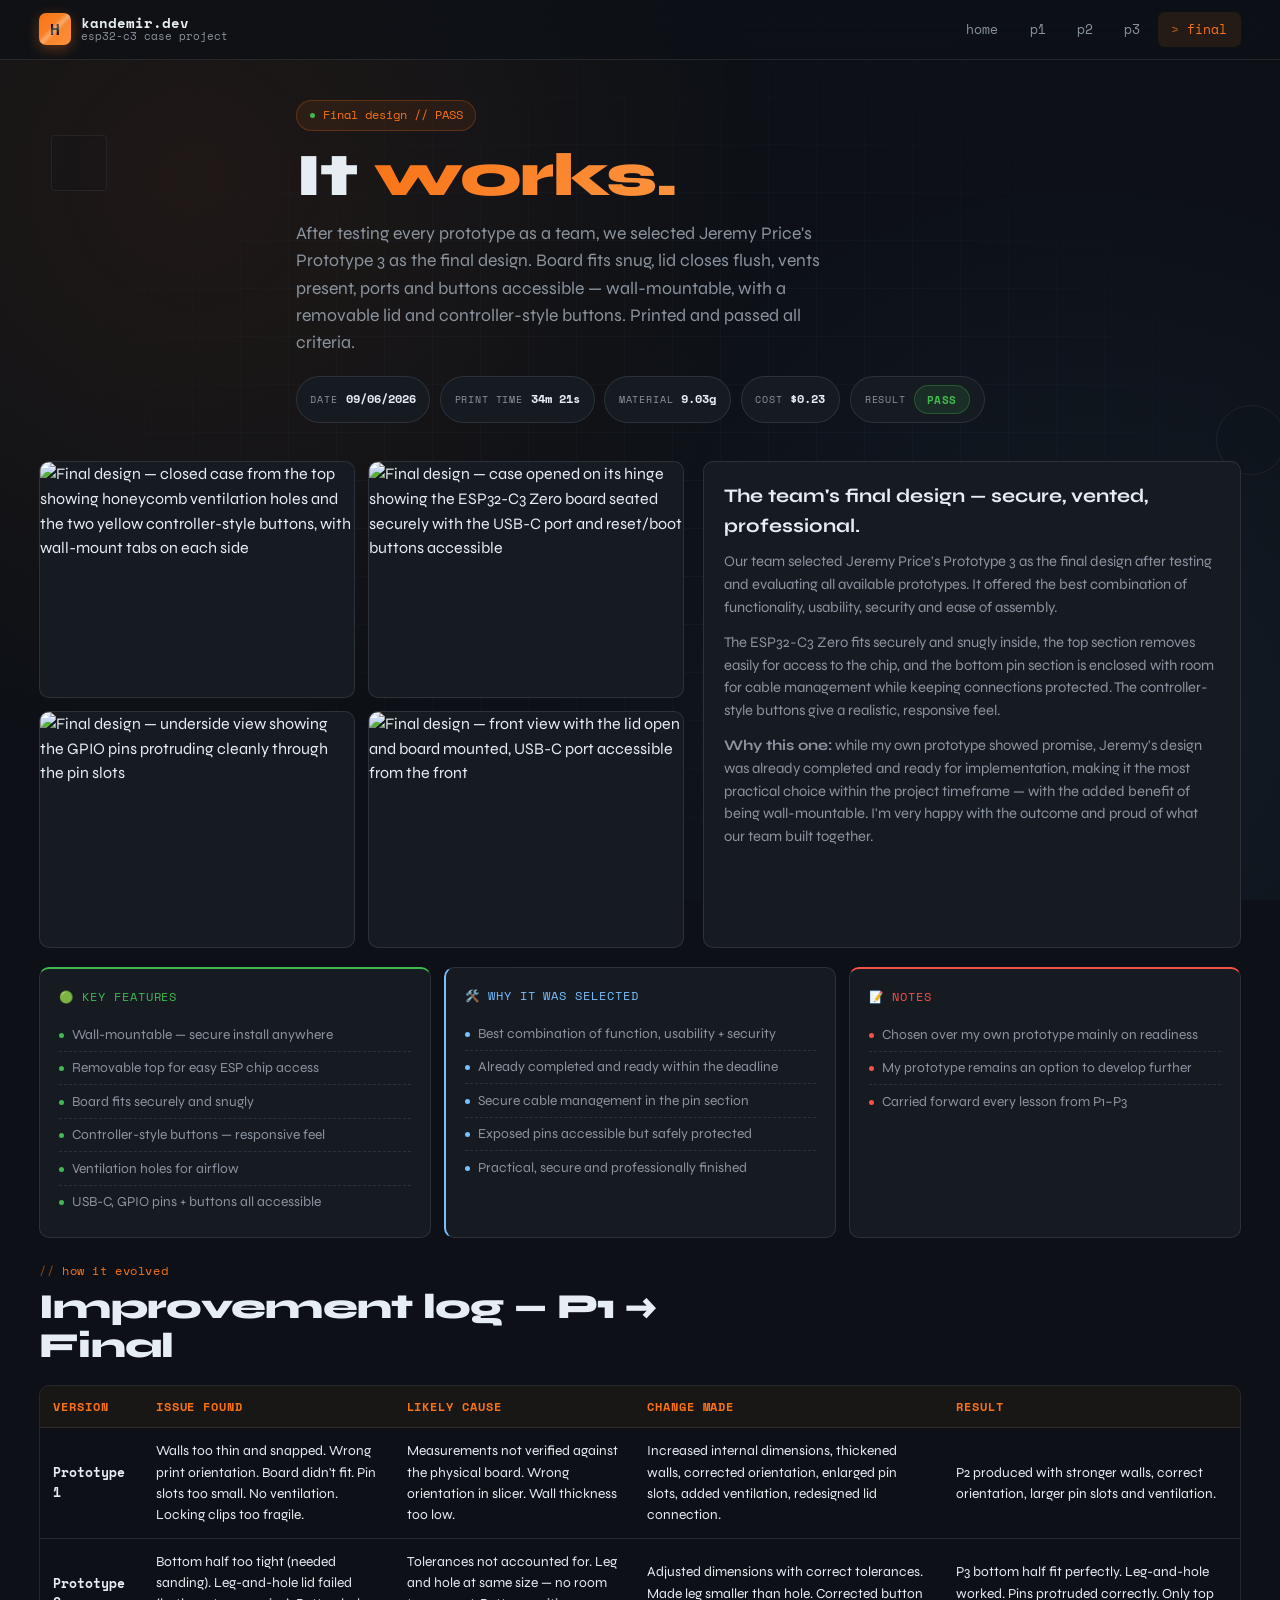
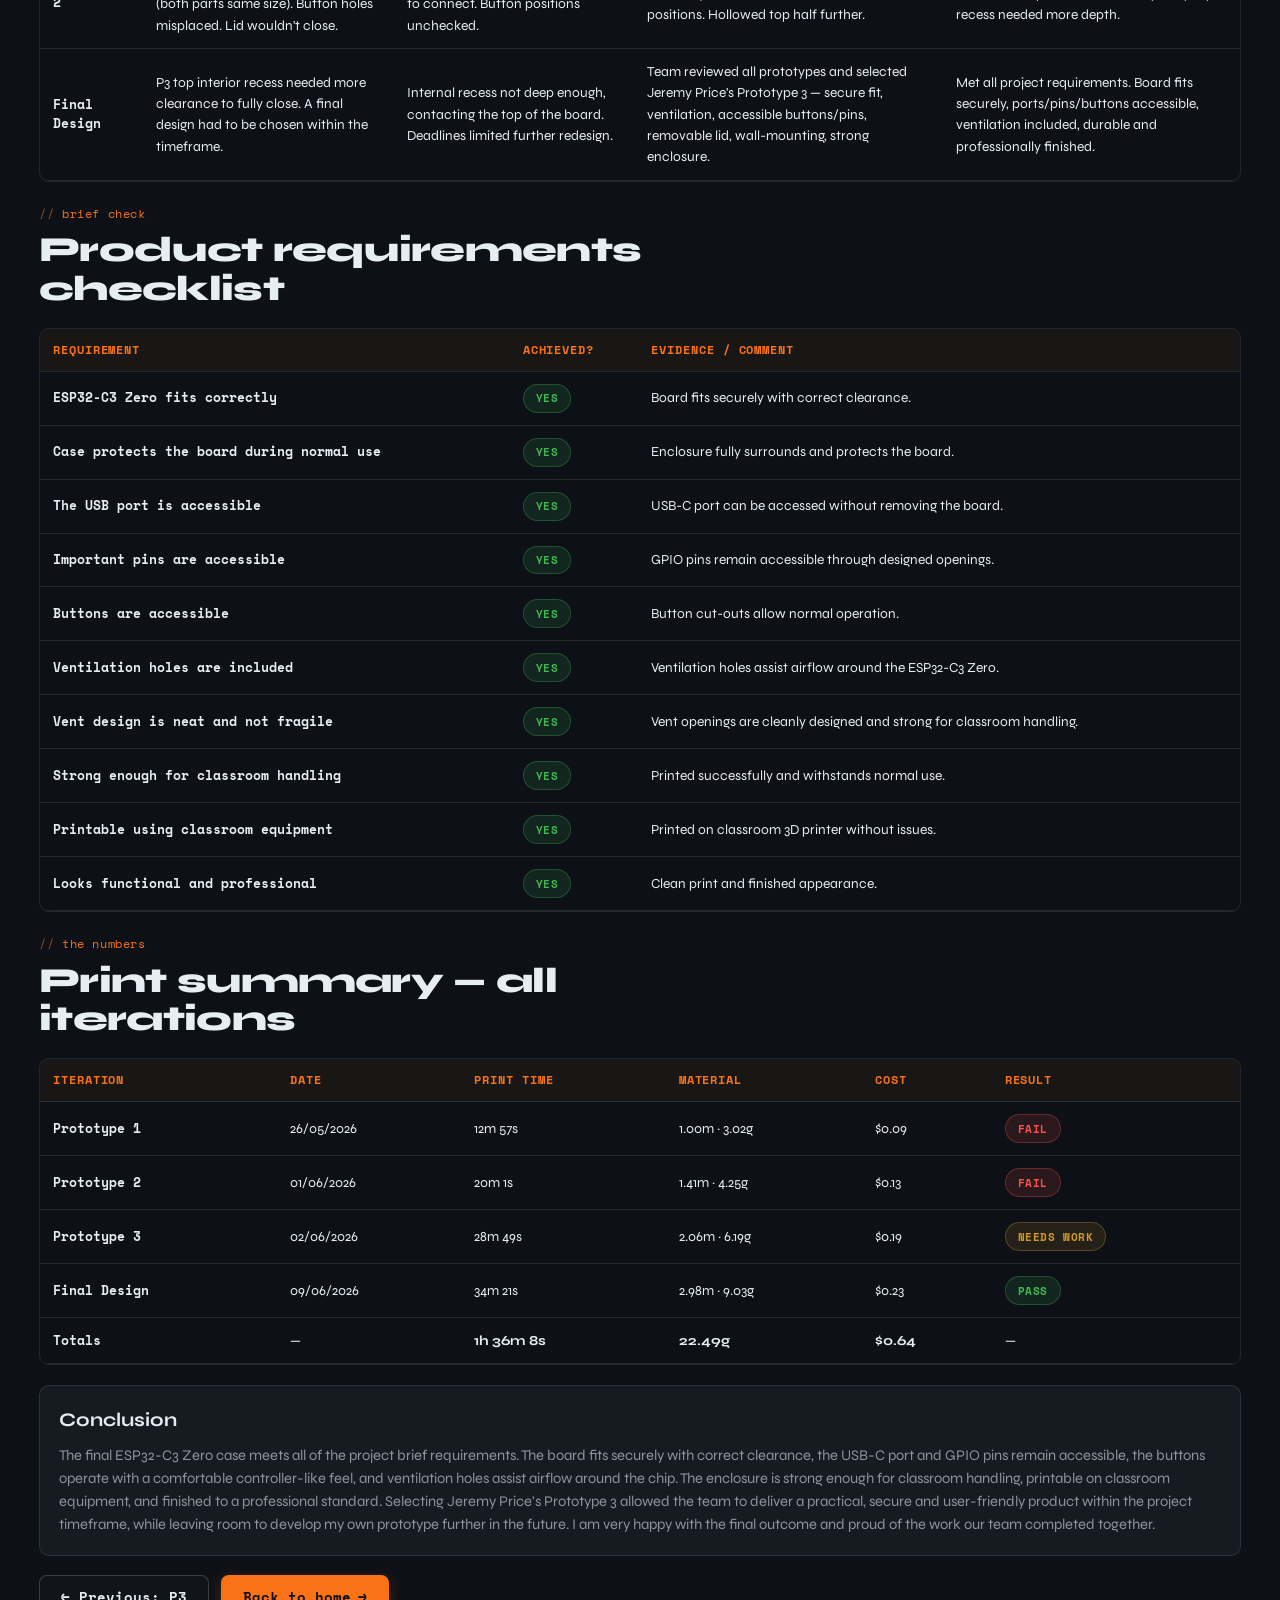
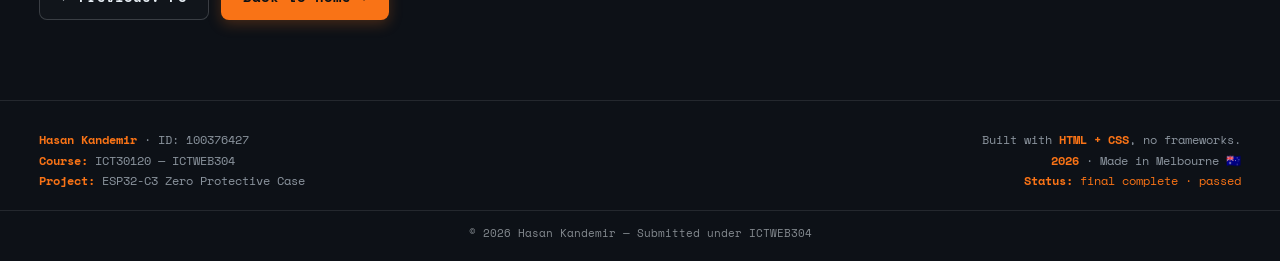
==== commit 022ebc54: "Add files via upload" ====
--- a/final.html
+++ b/final.html
@@ -3,7 +3,7 @@
 <head>
 <meta charset="UTF-8" />
 <meta name="viewport" content="width=device-width, initial-scale=1.0" />
-<meta name="description" content="Final design for the ESP32-C3 Zero Protective Case — coming soon." />
+<meta name="description" content="Final design for the ESP32-C3 Zero Protective Case — selected, printed and passed all testing." />
 <meta name="theme-color" content="#0d1117" />
 <title>Final Design // ESP32-C3 Case Project</title>
 <link rel="preconnect" href="https://fonts.googleapis.com" />
@@ -40,78 +40,189 @@
 
 <main>
 
-<section class="final-hero">
+<section class="hero" style="min-height: auto; padding-bottom: var(--s-3);">
   <div class="container">
-    <span class="hero-tag" style="margin: 0 auto var(--s-3);"><span class="dot"></span> Final design // in progress</span>
-
-    <div class="coming-soon-mark" aria-hidden="true">
-      <div class="coming-soon-inner">Coming<br>Soon</div>
-    </div>
-
-    <h1 style="font-size: clamp(1.8rem, 4vw, 3rem); max-width: 700px; margin: 0 auto 0.75rem; letter-spacing: -0.02em; line-height: 1.05;">
-      The <span class="gradient">final design</span> is on the print bed.
-    </h1>
-    <p class="lede" style="max-width: 540px; margin: 0 auto var(--s-2); color: var(--text-muted);">
-      Every lesson from P1–P3 applied. Lid recess deepened to clear the chip — documentation lands here when the print is complete.
-    </p>
-
-    <div class="progress-line" aria-label="Project progress: 75%">
-      <div class="progress-fill" role="progressbar" aria-valuenow="75" aria-valuemin="0" aria-valuemax="100"></div>
-    </div>
-    <p class="mono muted" style="font-size: 0.8rem; margin-bottom: var(--s-3);">Project complete: <strong style="color: var(--accent);">75%</strong> · 3 / 4 prototypes done</p>
-
-    <div class="checklist">
-      <li class="done"><span class="check done">✓</span> Prototype 1 — fail documented</li>
-      <li class="done"><span class="check done">✓</span> Prototype 2 — fail documented</li>
-      <li class="done"><span class="check done">✓</span> Prototype 3 — needs-improvement documented</li>
-      <li class="pending"><span class="check pending">·</span> Final design — deepen lid recess</li>
-      <li class="pending"><span class="check pending">·</span> Final design — print + photos</li>
-      <li class="pending"><span class="check pending">·</span> Final design — full write-up</li>
-    </div>
-
-    <div style="margin-top: var(--s-3); display: flex; gap: 0.75rem; justify-content: center; flex-wrap: wrap;">
+    <div class="hero-content">
+      <span class="hero-tag"><span class="dot" style="background: var(--pass);"></span> Final design // PASS</span>
+      <h1>It <span class="gradient">works.</span></h1>
+      <p class="lede">
+        After testing every prototype as a team, we selected Jeremy Price's Prototype 3 as the final design. Board fits snug, lid closes flush, vents present, ports and buttons accessible — wall-mountable, with a removable lid and controller-style buttons. Printed and passed all criteria.
+      </p>
+      <div class="stat-pills">
+        <div class="stat-pill"><span class="label">Date</span><span class="value">09/06/2026</span></div>
+        <div class="stat-pill"><span class="label">Print time</span><span class="value">34m 21s</span></div>
+        <div class="stat-pill"><span class="label">Material</span><span class="value">9.03g</span></div>
+        <div class="stat-pill"><span class="label">Cost</span><span class="value">$0.23</span></div>
+        <div class="stat-pill"><span class="label">Result</span><span class="badge badge-pass">Pass</span></div>
+      </div>
+    </div>
+  </div>
+</section>
+
+<section style="padding-top: 0;">
+  <div class="container">
+
+    <!-- PHOTOS + DESCRIPTION -->
+    <div class="proto-layout">
+      <div class="reveal">
+        <div class="photo-grid" style="grid-template-columns: repeat(2, 1fr); margin: 0;">
+          <div class="photo-item"><img src="images/f1_1.JPG" alt="Final design — closed case from the top showing honeycomb ventilation holes and the two yellow controller-style buttons, with wall-mount tabs on each side" /></div>
+          <div class="photo-item"><img src="images/f1_2.JPG" alt="Final design — case opened on its hinge showing the ESP32-C3 Zero board seated securely with the USB-C port and reset/boot buttons accessible" /></div>
+          <div class="photo-item"><img src="images/f1_3.JPG" alt="Final design — underside view showing the GPIO pins protruding cleanly through the pin slots" /></div>
+          <div class="photo-item"><img src="images/f1_4.JPG" alt="Final design — front view with the lid open and board mounted, USB-C port accessible from the front" /></div>
+        </div>
+      </div>
+
+      <div class="desc reveal" style="margin: 0;">
+        <h3>The team's final design — secure, vented, professional.</h3>
+        <p>Our team selected Jeremy Price's Prototype 3 as the final design after testing and evaluating all available prototypes. It offered the best combination of functionality, usability, security and ease of assembly.</p>
+        <p>The ESP32-C3 Zero fits securely and snugly inside, the top section removes easily for access to the chip, and the bottom pin section is enclosed with room for cable management while keeping connections protected. The controller-style buttons give a realistic, responsive feel.</p>
+        <p><strong>Why this one:</strong> while my own prototype showed promise, Jeremy's design was already completed and ready for implementation, making it the most practical choice within the project timeframe — with the added benefit of being wall-mountable. I'm very happy with the outcome and proud of what our team built together.</p>
+      </div>
+    </div>
+
+    <!-- IMPROVEMENTS / REASONS / KEY FEATURES (CARDS) -->
+    <div class="analysis reveal">
+      <div class="card card-pros">
+        <div class="card-title">🟢 Key features</div>
+        <ul>
+          <li>Wall-mountable — secure install anywhere</li>
+          <li>Removable top for easy ESP chip access</li>
+          <li>Board fits securely and snugly</li>
+          <li>Controller-style buttons — responsive feel</li>
+          <li>Ventilation holes for airflow</li>
+          <li>USB-C, GPIO pins + buttons all accessible</li>
+        </ul>
+      </div>
+      <div class="card card-improve">
+        <div class="card-title">🛠️ Why it was selected</div>
+        <ul>
+          <li>Best combination of function, usability + security</li>
+          <li>Already completed and ready within the deadline</li>
+          <li>Secure cable management in the pin section</li>
+          <li>Exposed pins accessible but safely protected</li>
+          <li>Practical, secure and professionally finished</li>
+        </ul>
+      </div>
+      <div class="card card-cons">
+        <div class="card-title">📝 Notes</div>
+        <ul>
+          <li>Chosen over my own prototype mainly on readiness</li>
+          <li>My prototype remains an option to develop further</li>
+          <li>Carried forward every lesson from P1–P3</li>
+        </ul>
+      </div>
+    </div>
+
+    <!-- IMPROVEMENT LOG -->
+    <div class="section-head reveal" style="margin-top: var(--s-3);">
+      <span class="section-eyebrow">how it evolved</span>
+      <h2 class="section-title">Improvement log — P1 → Final</h2>
+    </div>
+    <div class="table-wrap reveal">
+      <table class="compare" aria-label="Improvement log">
+        <thead>
+          <tr>
+            <th scope="col">Version</th>
+            <th scope="col">Issue Found</th>
+            <th scope="col">Likely Cause</th>
+            <th scope="col">Change Made</th>
+            <th scope="col">Result</th>
+          </tr>
+        </thead>
+        <tbody>
+          <tr>
+            <td>Prototype 1</td>
+            <td>Walls too thin and snapped. Wrong print orientation. Board didn't fit. Pin slots too small. No ventilation. Locking clips too fragile.</td>
+            <td>Measurements not verified against the physical board. Wrong orientation in slicer. Wall thickness too low.</td>
+            <td>Increased internal dimensions, thickened walls, corrected orientation, enlarged pin slots, added ventilation, redesigned lid connection.</td>
+            <td>P2 produced with stronger walls, correct orientation, larger pin slots and ventilation.</td>
+          </tr>
+          <tr>
+            <td>Prototype 2</td>
+            <td>Bottom half too tight (needed sanding). Leg-and-hole lid failed (both parts same size). Button holes misplaced. Lid wouldn't close.</td>
+            <td>Tolerances not accounted for. Leg and hole at same size — no room to connect. Button positions unchecked.</td>
+            <td>Adjusted dimensions with correct tolerances. Made leg smaller than hole. Corrected button positions. Hollowed top half further.</td>
+            <td>P3 bottom half fit perfectly. Leg-and-hole worked. Pins protruded correctly. Only top recess needed more depth.</td>
+          </tr>
+          <tr>
+            <td>Final Design</td>
+            <td>P3 top interior recess needed more clearance to fully close. A final design had to be chosen within the timeframe.</td>
+            <td>Internal recess not deep enough, contacting the top of the board. Deadlines limited further redesign.</td>
+            <td>Team reviewed all prototypes and selected Jeremy Price's Prototype 3 — secure fit, ventilation, accessible buttons/pins, removable lid, wall-mounting, strong enclosure.</td>
+            <td>Met all project requirements. Board fits securely, ports/pins/buttons accessible, ventilation included, durable and professionally finished.</td>
+          </tr>
+        </tbody>
+      </table>
+    </div>
+
+    <!-- REQUIREMENTS CHECKLIST -->
+    <div class="section-head reveal" style="margin-top: var(--s-3);">
+      <span class="section-eyebrow">brief check</span>
+      <h2 class="section-title">Product requirements checklist</h2>
+    </div>
+    <div class="table-wrap reveal">
+      <table class="compare" aria-label="Requirements checklist">
+        <thead>
+          <tr>
+            <th scope="col">Requirement</th>
+            <th scope="col">Achieved?</th>
+            <th scope="col">Evidence / Comment</th>
+          </tr>
+        </thead>
+        <tbody>
+          <tr><td>ESP32-C3 Zero fits correctly</td><td><span class="badge badge-pass">Yes</span></td><td>Board fits securely with correct clearance.</td></tr>
+          <tr><td>Case protects the board during normal use</td><td><span class="badge badge-pass">Yes</span></td><td>Enclosure fully surrounds and protects the board.</td></tr>
+          <tr><td>The USB port is accessible</td><td><span class="badge badge-pass">Yes</span></td><td>USB-C port can be accessed without removing the board.</td></tr>
+          <tr><td>Important pins are accessible</td><td><span class="badge badge-pass">Yes</span></td><td>GPIO pins remain accessible through designed openings.</td></tr>
+          <tr><td>Buttons are accessible</td><td><span class="badge badge-pass">Yes</span></td><td>Button cut-outs allow normal operation.</td></tr>
+          <tr><td>Ventilation holes are included</td><td><span class="badge badge-pass">Yes</span></td><td>Ventilation holes assist airflow around the ESP32-C3 Zero.</td></tr>
+          <tr><td>Vent design is neat and not fragile</td><td><span class="badge badge-pass">Yes</span></td><td>Vent openings are cleanly designed and strong for classroom handling.</td></tr>
+          <tr><td>Strong enough for classroom handling</td><td><span class="badge badge-pass">Yes</span></td><td>Printed successfully and withstands normal use.</td></tr>
+          <tr><td>Printable using classroom equipment</td><td><span class="badge badge-pass">Yes</span></td><td>Printed on classroom 3D printer without issues.</td></tr>
+          <tr><td>Looks functional and professional</td><td><span class="badge badge-pass">Yes</span></td><td>Clean print and finished appearance.</td></tr>
+        </tbody>
+      </table>
+    </div>
+
+    <!-- PRINT SUMMARY -->
+    <div class="section-head reveal" style="margin-top: var(--s-3);">
+      <span class="section-eyebrow">the numbers</span>
+      <h2 class="section-title">Print summary — all iterations</h2>
+    </div>
+    <div class="table-wrap reveal">
+      <table class="compare" aria-label="Print summary">
+        <thead>
+          <tr>
+            <th scope="col">Iteration</th>
+            <th scope="col">Date</th>
+            <th scope="col">Print Time</th>
+            <th scope="col">Material</th>
+            <th scope="col">Cost</th>
+            <th scope="col">Result</th>
+          </tr>
+        </thead>
+        <tbody>
+          <tr><td>Prototype 1</td><td>26/05/2026</td><td>12m 57s</td><td>1.00m · 3.02g</td><td>$0.09</td><td><span class="badge badge-fail">Fail</span></td></tr>
+          <tr><td>Prototype 2</td><td>01/06/2026</td><td>20m 1s</td><td>1.41m · 4.25g</td><td>$0.13</td><td><span class="badge badge-fail">Fail</span></td></tr>
+          <tr><td>Prototype 3</td><td>02/06/2026</td><td>28m 49s</td><td>2.06m · 6.19g</td><td>$0.19</td><td><span class="badge badge-warn">Needs Work</span></td></tr>
+          <tr><td>Final Design</td><td>09/06/2026</td><td>34m 21s</td><td>2.98m · 9.03g</td><td>$0.23</td><td><span class="badge badge-pass">Pass</span></td></tr>
+          <tr><td><strong>Totals</strong></td><td>—</td><td><strong>1h 36m 8s</strong></td><td><strong>22.49g</strong></td><td><strong>$0.64</strong></td><td>—</td></tr>
+        </tbody>
+      </table>
+    </div>
+
+    <!-- CONCLUSION -->
+    <div class="desc reveal" style="margin-top: var(--s-3);">
+      <h3>Conclusion</h3>
+      <p>The final ESP32-C3 Zero case meets all of the project brief requirements. The board fits securely with correct clearance, the USB-C port and GPIO pins remain accessible, the buttons operate with a comfortable controller-like feel, and ventilation holes assist airflow around the chip. The enclosure is strong enough for classroom handling, printable on classroom equipment, and finished to a professional standard. Selecting Jeremy Price's Prototype 3 allowed the team to deliver a practical, secure and user-friendly product within the project timeframe, while leaving room to develop my own prototype further in the future. I am very happy with the final outcome and proud of the work our team completed together.</p>
+    </div>
+
+    <div style="margin-top: var(--s-3); display: flex; gap: 0.75rem; flex-wrap: wrap;">
       <a href="prototype3.html" class="btn btn-ghost">← Previous: P3</a>
       <a href="index.html" class="btn btn-primary">Back to home <span class="arrow">→</span></a>
     </div>
-  </div>
-</section>
-
-<section class="section-tight">
-  <div class="container">
-    <div class="section-head reveal center" style="margin: 0 auto var(--s-3);">
-      <span class="section-eyebrow">what's coming</span>
-      <h2 class="section-title">What the final page will include</h2>
-    </div>
-
-    <div class="analysis reveal" style="max-width: 980px; margin: 0 auto;">
-      <div class="card card-improve">
-        <div class="card-title">📐 Specs + measurements</div>
-        <ul>
-          <li>Final external + internal dimensions</li>
-          <li>Wall thickness verification</li>
-          <li>Tolerance margins</li>
-          <li>Lid recess depth (the fix)</li>
-        </ul>
-      </div>
-      <div class="card card-improve">
-        <div class="card-title">📸 Photo documentation</div>
-        <ul>
-          <li>Assembled case, all angles</li>
-          <li>Board inserted</li>
-          <li>Lid closed flush</li>
-          <li>Side-by-side vs P3</li>
-        </ul>
-      </div>
-      <div class="card card-improve">
-        <div class="card-title">🧪 Final test results</div>
-        <ul>
-          <li>Drop test</li>
-          <li>Heat / ventilation check</li>
-          <li>Port access verification</li>
-          <li>Final pass/fail criteria</li>
-        </ul>
-      </div>
-    </div>
+
   </div>
 </section>
 
@@ -127,7 +238,7 @@
     <div class="footer-meta" style="text-align: right;">
       Built with <strong>HTML + CSS</strong>, no frameworks.<br>
       <strong>2026</strong> · Made in Melbourne 🇦🇺<br>
-      <strong>Status:</strong> <span style="color:var(--accent)">final pending</span>
+      <strong>Status:</strong> <span style="color:var(--accent)">final complete · passed</span>
     </div>
   </div>
   <div class="footer-bottom">© 2026 Hasan Kandemir — Submitted under ICTWEB304</div>
@@ -162,6 +273,5 @@
 lightboxClose.addEventListener('click', closeLightbox);
 document.addEventListener('keydown', (e) => { if (e.key === 'Escape') closeLightbox(); });
 </script>
-<script defer src="https://static.cloudflareinsights.com/beacon.min.js/v833ccba57c9e4d2798f2e76cebdd09a11778172276447" integrity="sha512-57MDmcccJXYtNnH+ZiBwzC4jb2rvgVCEokYN+L/nLlmO8rfYT/gIpW2A569iJ/3b+0UEasghjuZH/ma3wIs/EQ==" data-cf-beacon='{"version":"2024.11.0","token":"1954b47c125f43f8b4338b3c4f804e4f","server_timing":{"name":{"cfCacheStatus":true,"cfEdge":true,"cfExtPri":true,"cfL4":true,"cfOrigin":true,"cfSpeedBrain":true},"location_startswith":null}}' crossorigin="anonymous"></script>
-<script>(function(){function c(){var b=a.contentDocument||a.contentWindow.document;if(b){var d=b.createElement('script');d.innerHTML="window.__CF$cv$params={r:'a07abb4beff53682',t:'MTc4MDc4MzY2Mw=='};var a=document.createElement('script');a.src='/cdn-cgi/challenge-platform/scripts/jsd/main.js';document.getElementsByTagName('head')[0].appendChild(a);";b.getElementsByTagName('head')[0].appendChild(d)}}if(document.body){var a=document.createElement('iframe');a.height=1;a.width=1;a.style.position='absolute';a.style.top=0;a.style.left=0;a.style.border='none';a.style.visibility='hidden';document.body.appendChild(a);if('loading'!==document.readyState)c();else if(window.addEventListener)document.addEventListener('DOMContentLoaded',c);else{var e=document.onreadystatechange||function(){};document.onreadystatechange=function(b){e(b);'loading'!==document.readyState&&(document.onreadystatechange=e,c())}}}})();</script></body>
+</body>
 </html>
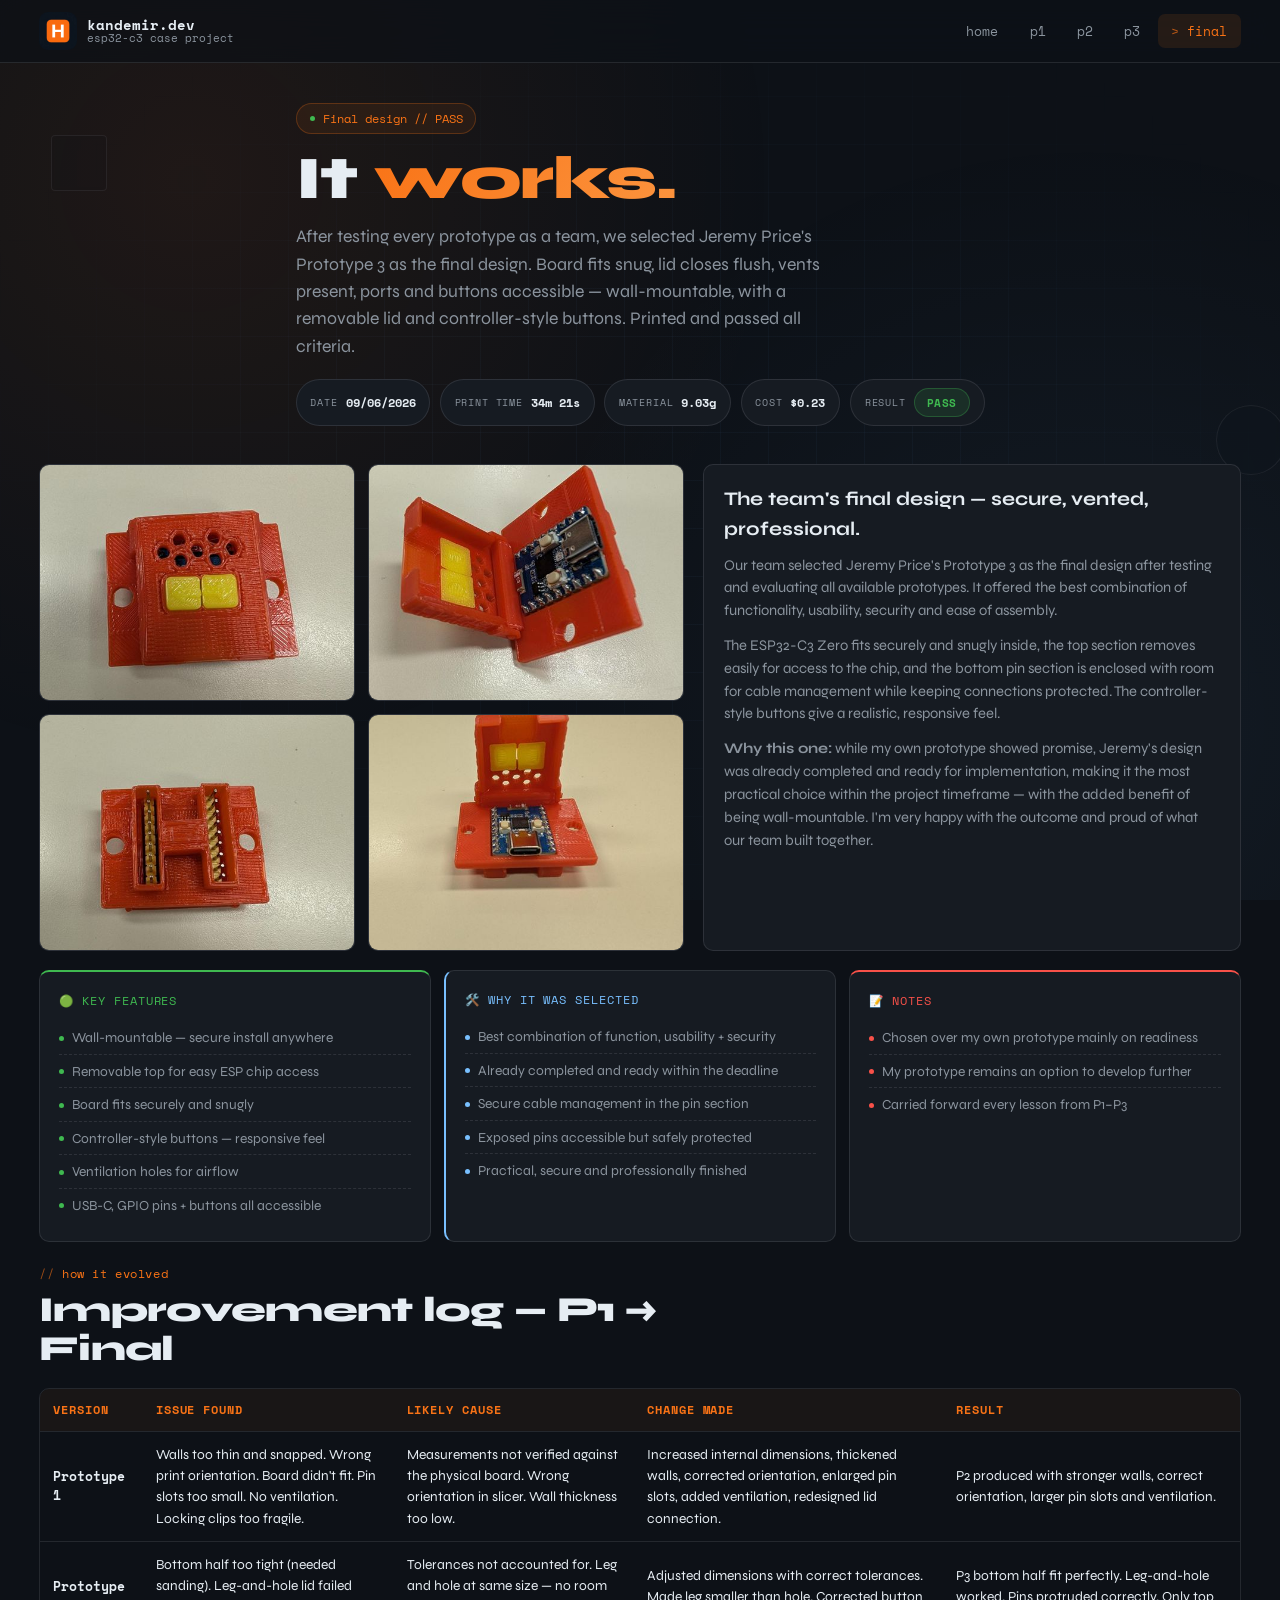
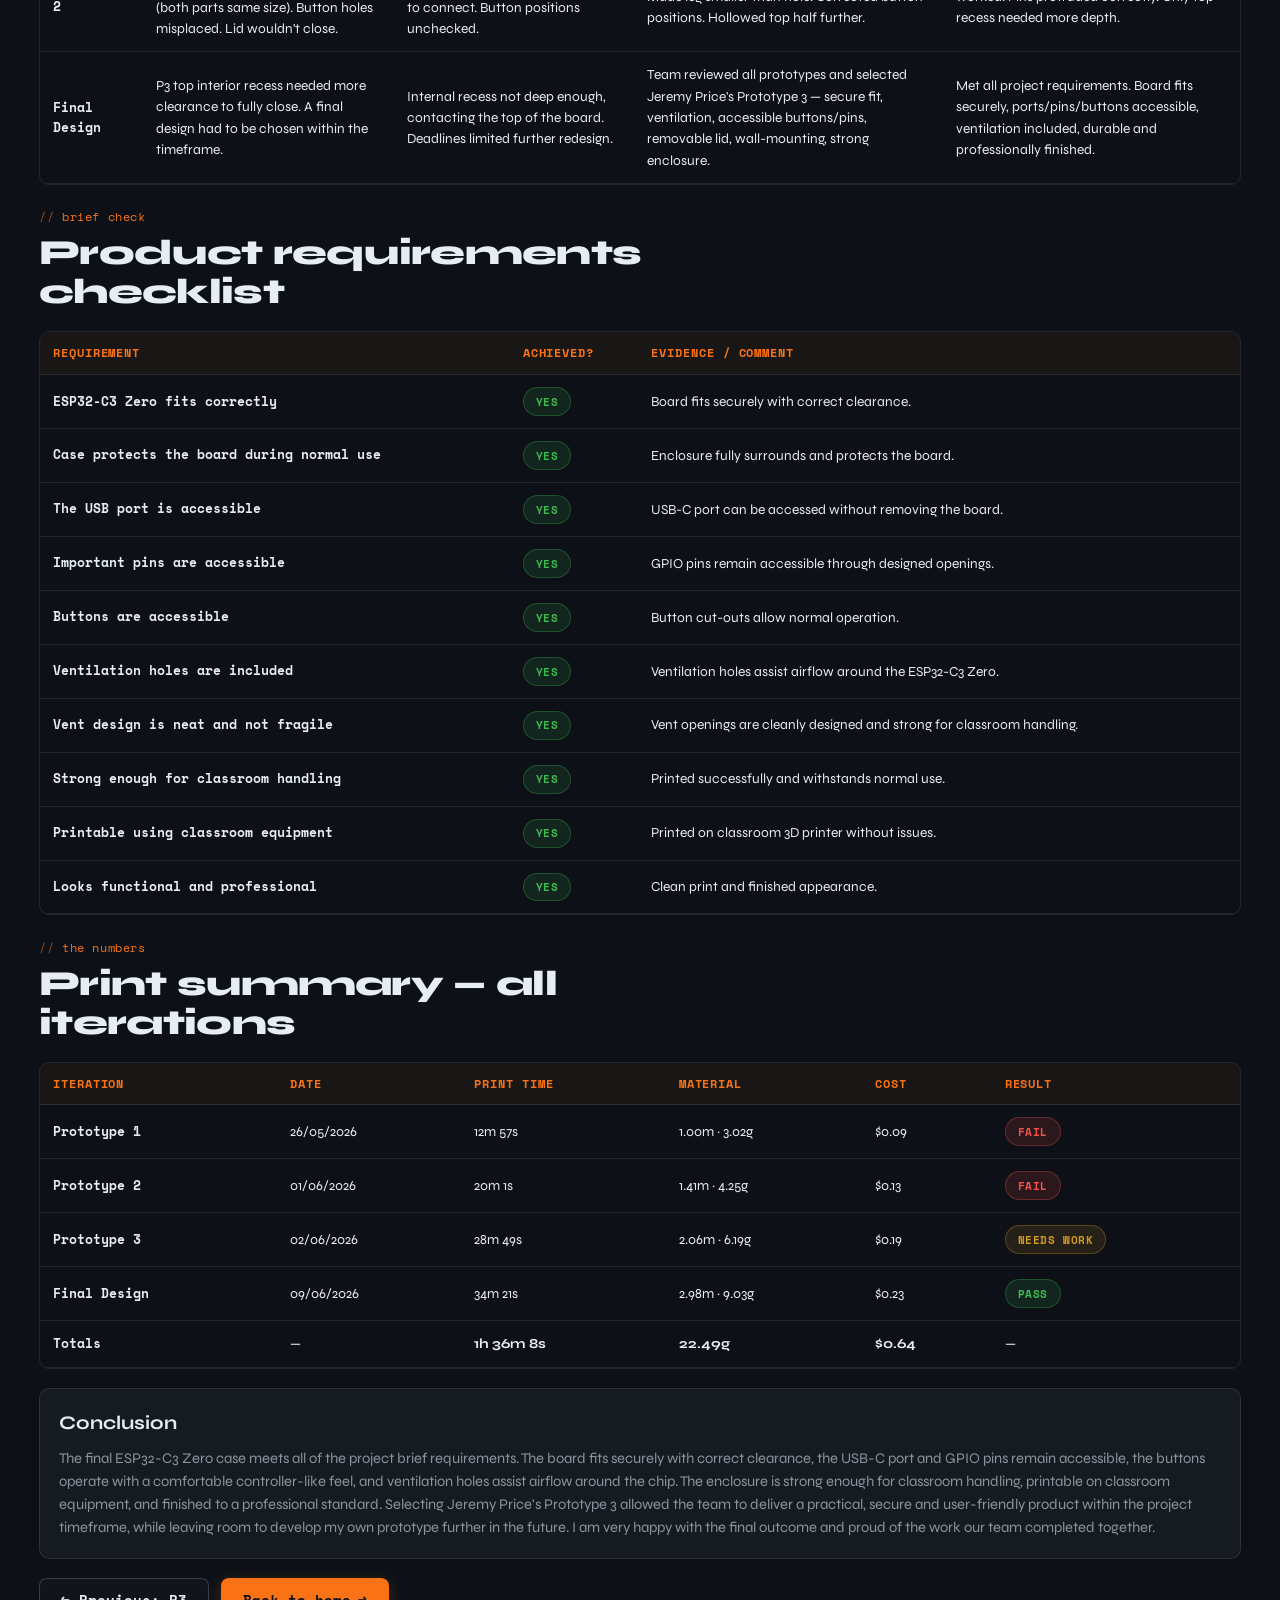
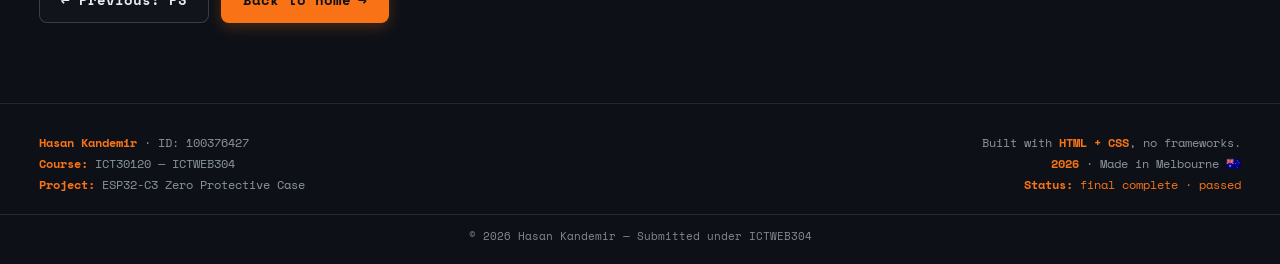
==== commit fbe7054e: "Add files via upload" ====
--- a/final.html
+++ b/final.html
@@ -22,7 +22,7 @@
 <nav class="nav" aria-label="Primary">
   <div class="nav-inner">
     <a href="index.html" class="logo" aria-label="Home — Hasan Kandemir">
-      <span class="logo-mark" aria-hidden="true">H</span>
+      <img src="images/logo.png" class="logo-img" alt="Hasan Kandemir — ESP32-C3 Case project logo, click to return home" width="44" height="44" />
       <span class="logo-text"><span>kandemir.dev</span><small>esp32-c3 case project</small></span>
     </a>
     <button class="nav-toggle" id="navToggle" aria-label="Toggle navigation" aria-expanded="false">
@@ -66,10 +66,10 @@
     <div class="proto-layout">
       <div class="reveal">
         <div class="photo-grid" style="grid-template-columns: repeat(2, 1fr); margin: 0;">
-          <div class="photo-item"><img src="images/f1_1.JPG" alt="Final design — closed case from the top showing honeycomb ventilation holes and the two yellow controller-style buttons, with wall-mount tabs on each side" /></div>
-          <div class="photo-item"><img src="images/f1_2.JPG" alt="Final design — case opened on its hinge showing the ESP32-C3 Zero board seated securely with the USB-C port and reset/boot buttons accessible" /></div>
-          <div class="photo-item"><img src="images/f1_3.JPG" alt="Final design — underside view showing the GPIO pins protruding cleanly through the pin slots" /></div>
-          <div class="photo-item"><img src="images/f1_4.JPG" alt="Final design — front view with the lid open and board mounted, USB-C port accessible from the front" /></div>
+          <div class="photo-item"><img src="images/f1_1_thumb.jpg" data-full="images/f1_1.JPG" alt="Final design — closed case from the top showing honeycomb ventilation holes and the two yellow controller-style buttons, with wall-mount tabs on each side" loading="lazy" decoding="async" /></div>
+          <div class="photo-item"><img src="images/f1_2_thumb.jpg" data-full="images/f1_2.JPG" alt="Final design — case opened on its hinge showing the ESP32-C3 Zero board seated securely with the USB-C port and reset/boot buttons accessible" loading="lazy" decoding="async" /></div>
+          <div class="photo-item"><img src="images/f1_3_thumb.jpg" data-full="images/f1_3.JPG" alt="Final design — underside view showing the GPIO pins protruding cleanly through the pin slots" loading="lazy" decoding="async" /></div>
+          <div class="photo-item"><img src="images/f1_4_thumb.jpg" data-full="images/f1_4.JPG" alt="Final design — front view with the lid open and board mounted, USB-C port accessible from the front" loading="lazy" decoding="async" /></div>
         </div>
       </div>
 
@@ -266,7 +266,7 @@
 const lightboxImg = document.getElementById('lightboxImg');
 const lightboxClose = document.getElementById('lightboxClose');
 document.querySelectorAll('.photo-item img').forEach(img => {
-  img.addEventListener('click', () => { lightboxImg.src = img.src; lightboxImg.alt = img.alt; lightbox.classList.add('open'); });
+  img.addEventListener('click', () => { lightboxImg.src = img.getAttribute('data-full') || img.src; lightboxImg.alt = img.alt; lightbox.classList.add('open'); });
 });
 function closeLightbox() { lightbox.classList.remove('open'); }
 lightbox.addEventListener('click', closeLightbox);
--- a/style.css
+++ b/style.css
@@ -167,6 +167,17 @@
   animation: shine 4s linear infinite;
 }
 @keyframes shine { 0% { transform: translateX(-100%); } 100% { transform: translateX(100%); } }
+.logo-img {
+  width: 38px; height: 38px;
+  border-radius: 9px;
+  display: block;
+  object-fit: cover;
+  transition: transform 0.2s ease, box-shadow 0.2s ease;
+}
+.logo:hover .logo-img {
+  transform: scale(1.06) rotate(-2deg);
+  box-shadow: 0 4px 14px rgba(249, 115, 22, 0.4);
+}
 .logo-text { display: flex; flex-direction: column; line-height: 1.1; }
 .logo-text small { color: var(--text-muted); font-size: 0.68rem; font-weight: 400; }
 
